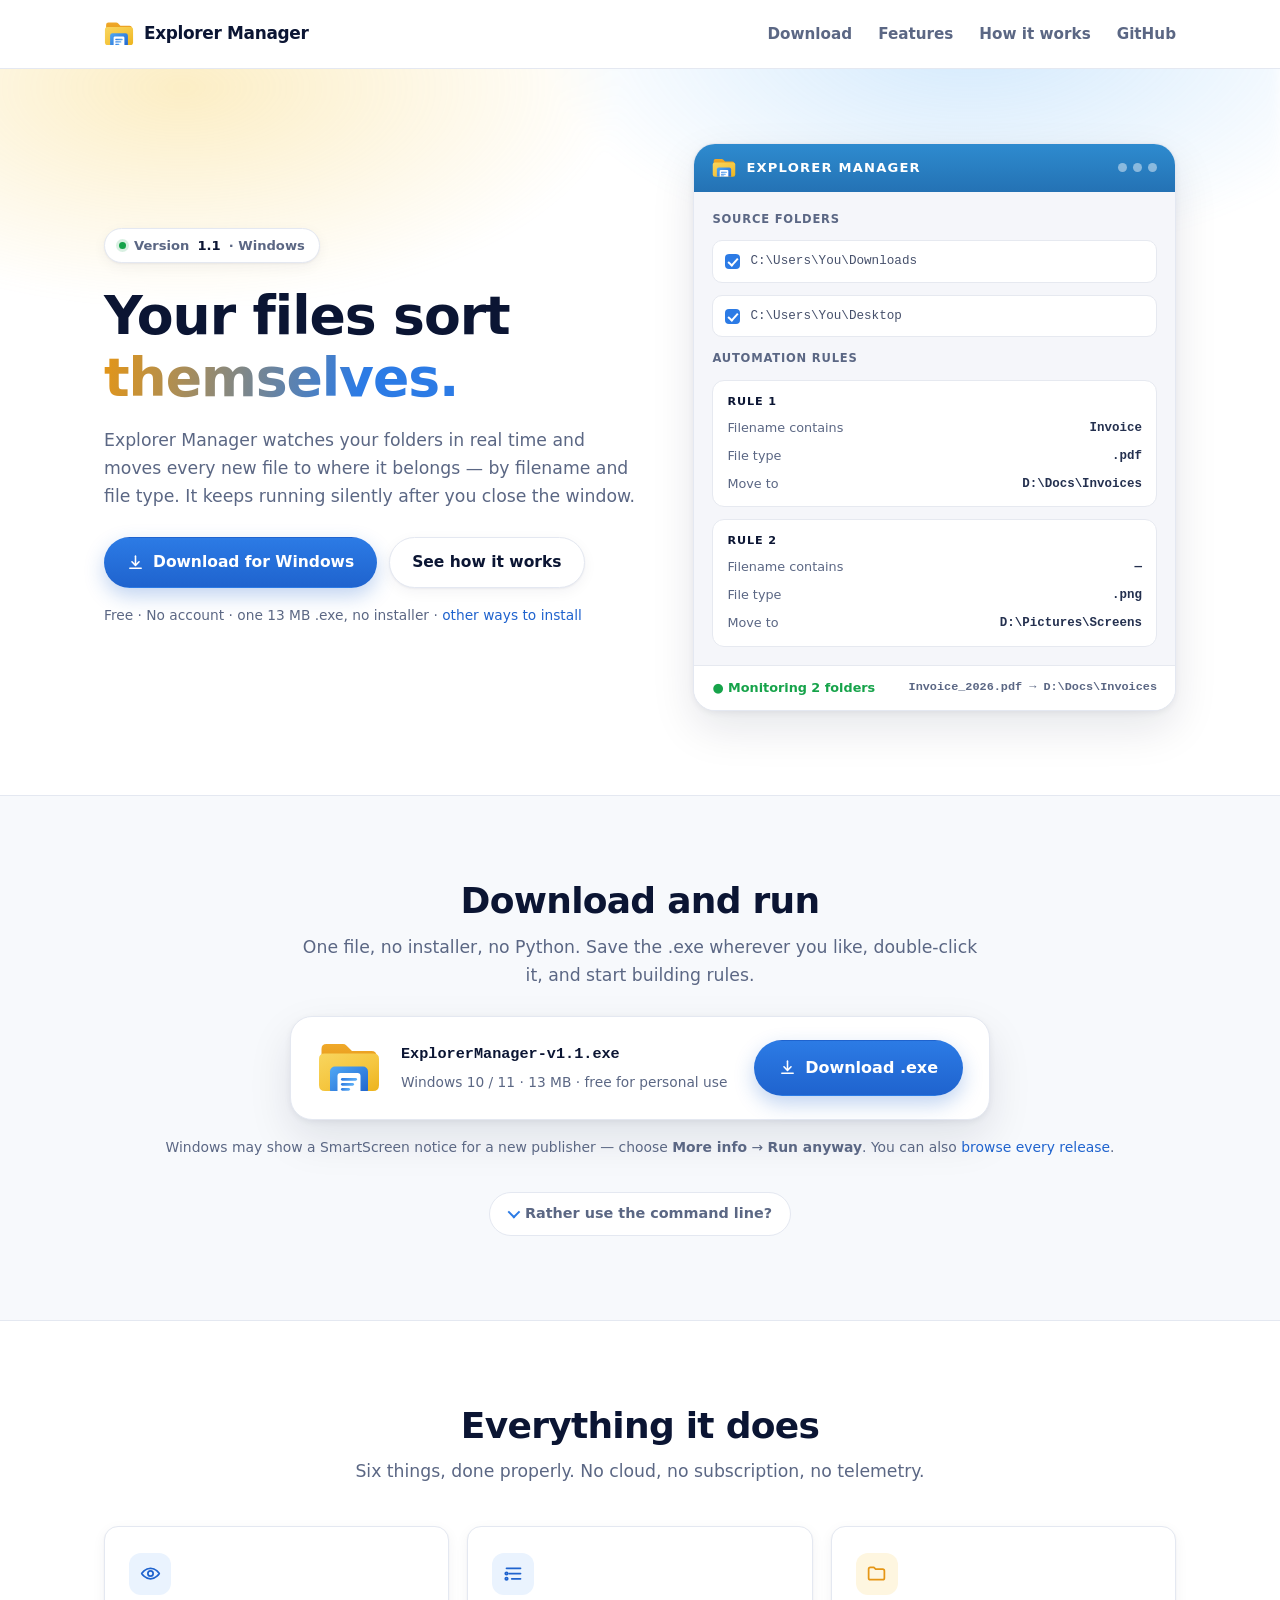
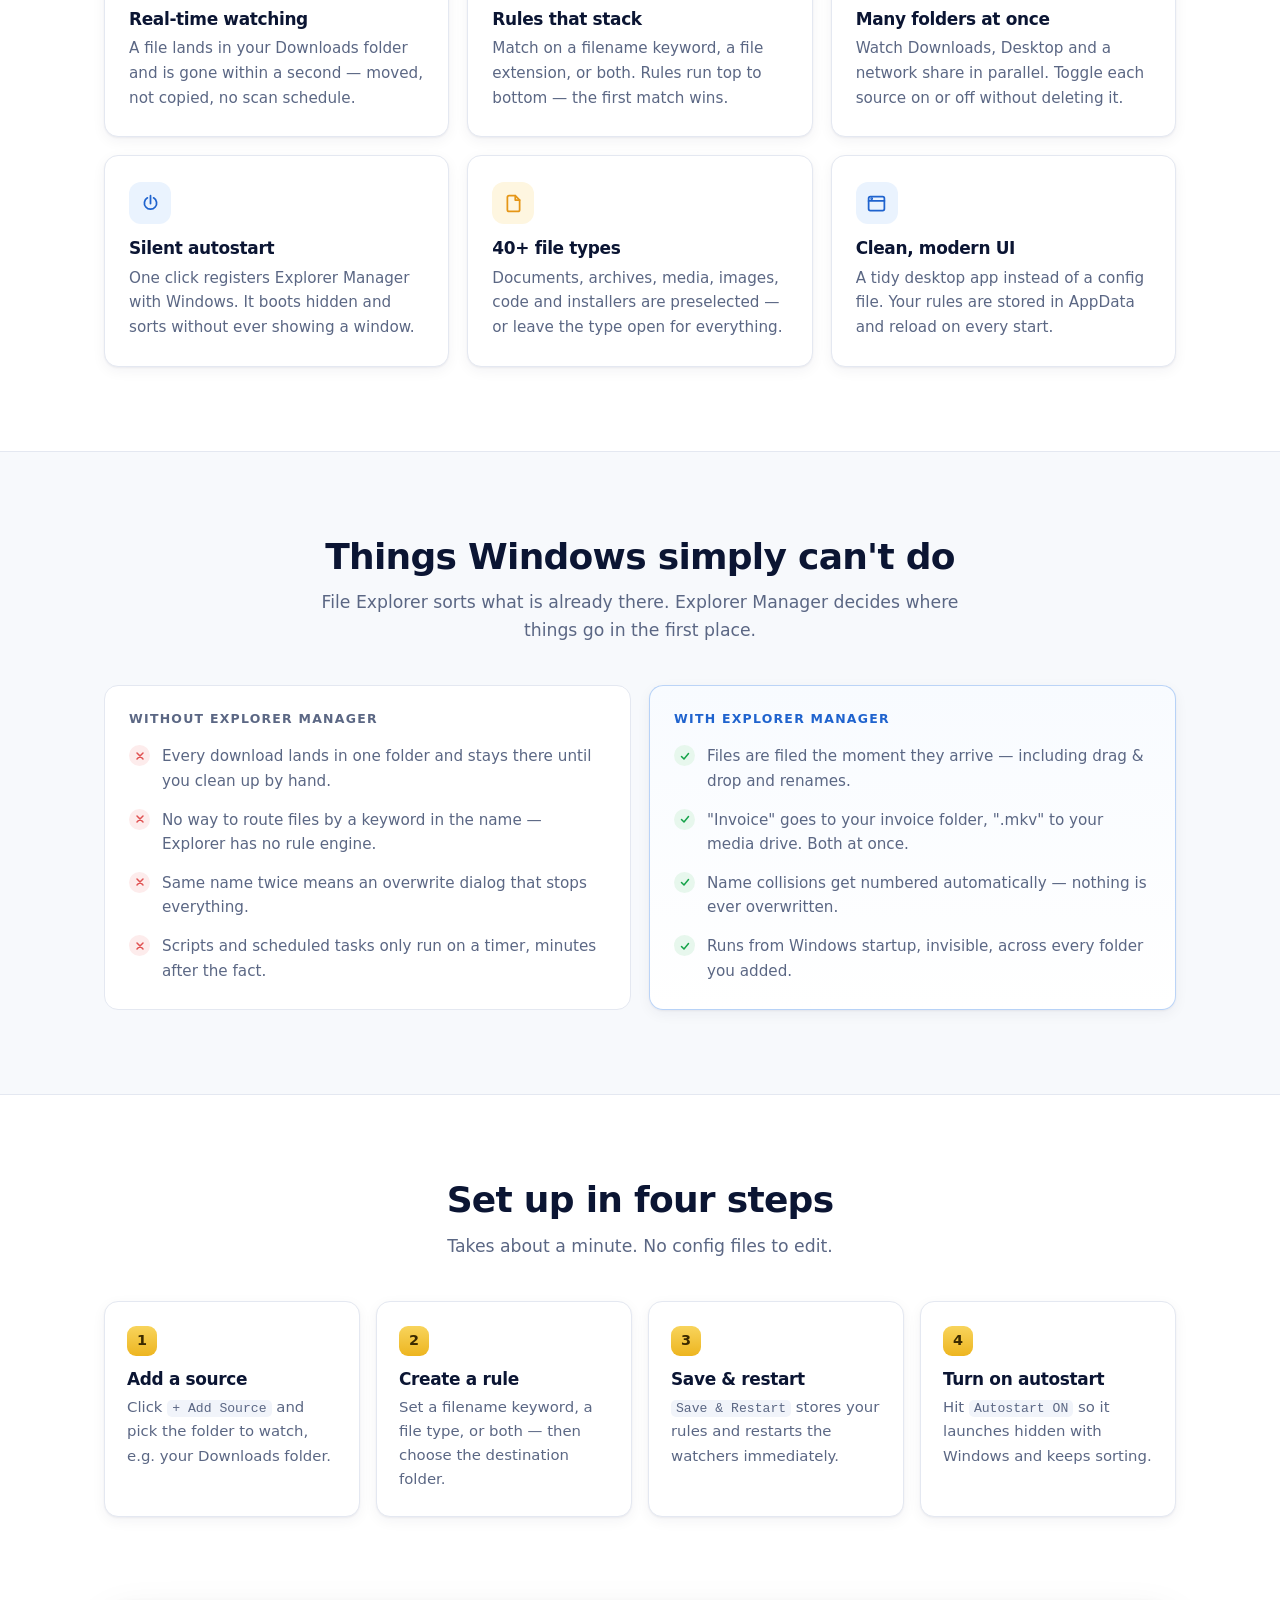
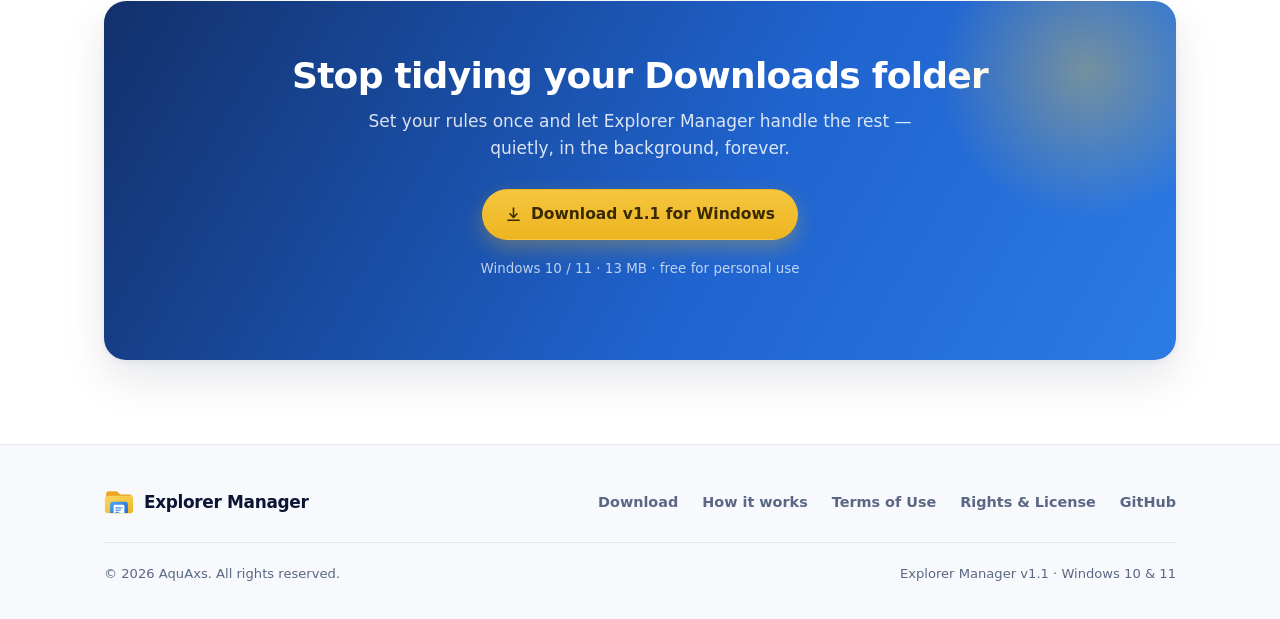
==== site/index.html @ 43dadab0 "Start clean, wear the logo, and lead with the .exe Three fixes from testing:  Rules that were never " ====
<!DOCTYPE html>
<html lang="en">
<head>
<meta charset="utf-8">
<meta name="viewport" content="width=device-width, initial-scale=1">
<meta name="theme-color" content="#FFFFFF">
<title>Explorer Manager — Files that sort themselves</title>
<meta name="description" content="Explorer Manager watches your folders in real time and moves every new file to the right place — by name and file type, silently in the background on Windows.">
<link rel="icon" href="assets/mark.svg" type="image/svg+xml">
<link rel="apple-touch-icon" href="assets/logo.svg">
<link rel="stylesheet" href="assets/styles.css">
<meta property="og:title" content="Explorer Manager — Files that sort themselves">
<meta property="og:description" content="Real-time folder automation for Windows. Download the .exe, double-click, done.">
<meta property="og:type" content="website">
<meta property="og:image" content="https://explorer-manager.vercel.app/assets/og-image.png">
<meta property="og:url" content="https://explorer-manager.vercel.app/">
<meta property="og:image:width" content="1200">
<meta property="og:image:height" content="630">
</head>
<body>

<header class="site-header">
  <div class="wrap">
    <a class="brand" href="index.html">
      <img src="assets/mark.svg" alt="" width="30" height="27">
      <span>Explorer&nbsp;Manager</span>
    </a>
    <nav class="nav">
      <a href="#install">Download</a>
      <a href="#features" class="hide-xs">Features</a>
      <a href="#how" class="hide-sm">How it works</a>
      <a href="https://github.com/aquaxs1/Explorer-Manager" class="hide-sm">GitHub</a>
    </nav>
  </div>
</header>

<main>

  <!-- ============ HERO ============ -->
  <section class="hero">
    <div class="wrap hero-grid">
      <div>
        <span class="badge"><i class="dot"></i> Version <b>1.1</b> · Windows</span>
        <h1>Your files sort <span class="grad">themselves.</span></h1>
        <p class="lead">
          Explorer Manager watches your folders in real time and moves every new file
          to where it belongs — by filename and file type. It keeps running silently
          after you close the window.
        </p>
        <div class="hero-actions">
          <a class="btn btn--primary" href="https://github.com/aquaxs1/Explorer-Manager/releases/download/manager/ExplorerManager-v1.1.exe">
            <svg viewBox="0 0 24 24" fill="none" stroke="currentColor" stroke-width="2.2" stroke-linecap="round" stroke-linejoin="round"><path d="M12 3v12"/><path d="m7 11 5 5 5-5"/><path d="M4 20h16"/></svg>
            Download for Windows
          </a>
          <a class="btn btn--ghost" href="#how">See how it works</a>
        </div>
        <p class="hero-note">Free · No account · one 13 MB .exe, no installer · <a href="#install">other ways to install</a></p>
      </div>

      <div class="mock" aria-hidden="true">
        <div class="mock__bar">
          <img src="assets/mark.svg" alt="" width="24" height="22">
          <strong>EXPLORER MANAGER</strong>
          <div class="mock__dots"><i></i><i></i><i></i></div>
        </div>
        <div class="mock__body">
          <div class="mock__label">Source folders</div>
          <div class="mock__row"><i class="check"></i><code>C:\Users\You\Downloads</code></div>
          <div class="mock__row"><i class="check"></i><code>C:\Users\You\Desktop</code></div>
          <div class="mock__label">Automation rules</div>
          <div class="mock__rule">
            <div class="h">RULE 1</div>
            <div class="mock__field"><span>Filename contains</span><b>Invoice</b></div>
            <div class="mock__field"><span>File type</span><b>.pdf</b></div>
            <div class="mock__field"><span>Move to</span><b>D:\Docs\Invoices</b></div>
          </div>
          <div class="mock__rule">
            <div class="h">RULE 2</div>
            <div class="mock__field"><span>Filename contains</span><b>—</b></div>
            <div class="mock__field"><span>File type</span><b>.png</b></div>
            <div class="mock__field"><span>Move to</span><b>D:\Pictures\Screens</b></div>
          </div>
        </div>
        <div class="mock__foot">
          ● Monitoring 2 folders
          <span class="toast">Invoice_2026.pdf → D:\Docs\Invoices</span>
        </div>
      </div>
    </div>
  </section>

  <!-- ============ INSTALL ============ -->
  <section class="section section--soft" id="install">
    <div class="wrap center">
      <h2 class="reveal">Download and run</h2>
      <p class="lead reveal" style="margin-top:12px;margin-bottom:26px">
        One file, no installer, no Python. Save the .exe wherever you like, double-click it,
        and start building rules.
      </p>

      <div class="dl reveal">
        <img class="dl__mark" src="assets/mark.svg" alt="" width="64" height="58">
        <div class="dl__meta">
          <strong>ExplorerManager-v1.1.exe</strong>
          <span>Windows 10 / 11 · 13 MB · free for personal use</span>
        </div>
        <a class="btn btn--primary btn--lg" href="https://github.com/aquaxs1/Explorer-Manager/releases/download/manager/ExplorerManager-v1.1.exe">
          <svg viewBox="0 0 24 24" fill="none" stroke="currentColor" stroke-width="2.2" stroke-linecap="round" stroke-linejoin="round"><path d="M12 3v12"/><path d="m7 11 5 5 5-5"/><path d="M4 20h16"/></svg>
          Download .exe
        </a>
      </div>
      <p class="install-hint reveal">
        Windows may show a SmartScreen notice for a new publisher — choose <b>More info</b> →
        <b>Run anyway</b>. You can also
        <a href="https://github.com/aquaxs1/Explorer-Manager/releases/latest">browse every release</a>.
      </p>

      <details class="adv reveal">
        <summary>Rather use the command line?</summary>

        <div class="adv__item">
          <h3>Download it with PowerShell</h3>
          <p>Fetches the same .exe to your desktop and starts it right away.</p>
          <div class="term">
            <div class="term__head"><i></i><i></i><i></i><span>Windows PowerShell</span></div>
            <div class="term__body">
<pre><code><span class="prompt">PS&gt; </span><span class="fn">irm</span> https://github.com/aquaxs1/Explorer-Manager/releases/download/manager/ExplorerManager-v1.1.exe -OutFile <span class="str">"$env:USERPROFILE\Desktop\ExplorerManager.exe"</span>; <span class="fn">&amp;</span> <span class="str">"$env:USERPROFILE\Desktop\ExplorerManager.exe"</span></code></pre>
              <button class="copy" type="button" data-copy>
                <svg viewBox="0 0 24 24" fill="none" stroke="currentColor" stroke-width="2" stroke-linecap="round" stroke-linejoin="round"><rect x="9" y="9" width="12" height="12" rx="2"/><path d="M5 15V5a2 2 0 0 1 2-2h10"/></svg>
                <span>Copy</span>
              </button>
            </div>
          </div>
        </div>

        <div class="adv__item">
          <h3>Run from source</h3>
          <p>Needs <code>Python 3.10+</code> and <code>git</code> on your PATH.</p>
          <div class="term">
            <div class="term__head"><i></i><i></i><i></i><span>Windows PowerShell</span></div>
            <div class="term__body">
<pre><code><span class="prompt">PS&gt; </span><span class="fn">git clone</span> https://github.com/aquaxs1/Explorer-Manager.git; cd Explorer-Manager; <span class="fn">pip install</span> watchdog customtkinter pillow; <span class="fn">python</span> main.py</code></pre>
              <button class="copy" type="button" data-copy>
                <svg viewBox="0 0 24 24" fill="none" stroke="currentColor" stroke-width="2" stroke-linecap="round" stroke-linejoin="round"><rect x="9" y="9" width="12" height="12" rx="2"/><path d="M5 15V5a2 2 0 0 1 2-2h10"/></svg>
                <span>Copy</span>
              </button>
            </div>
          </div>
        </div>
      </details>
    </div>
  </section>

  <!-- ============ FEATURES ============ -->
  <section class="section" id="features">
    <div class="wrap">
      <div class="center" style="margin-bottom:40px">
        <h2 class="reveal">Everything it does</h2>
        <p class="lead reveal" style="margin-top:12px">Six things, done properly. No cloud, no subscription, no telemetry.</p>
      </div>

      <div class="grid grid--3">
        <div class="card reveal">
          <div class="icon"><svg viewBox="0 0 24 24" fill="none" stroke="currentColor" stroke-width="2" stroke-linecap="round" stroke-linejoin="round"><circle cx="12" cy="12" r="3"/><path d="M2 12s3.5-6 10-6 10 6 10 6-3.5 6-10 6-10-6-10-6Z"/></svg></div>
          <h3>Real-time watching</h3>
          <p>A file lands in your Downloads folder and is gone within a second — moved, not copied, no scan schedule.</p>
        </div>

        <div class="card reveal">
          <div class="icon"><svg viewBox="0 0 24 24" fill="none" stroke="currentColor" stroke-width="2" stroke-linecap="round" stroke-linejoin="round"><path d="M4 6h16"/><path d="M7 12h13"/><path d="M10 18h10"/><circle cx="4" cy="18" r="1.4"/><circle cx="4" cy="12" r="1.4"/></svg></div>
          <h3>Rules that stack</h3>
          <p>Match on a filename keyword, a file extension, or both. Rules run top to bottom — the first match wins.</p>
        </div>

        <div class="card reveal">
          <div class="icon icon--amber"><svg viewBox="0 0 24 24" fill="none" stroke="currentColor" stroke-width="2" stroke-linecap="round" stroke-linejoin="round"><path d="M3 7a2 2 0 0 1 2-2h4l2 2h8a2 2 0 0 1 2 2v8a2 2 0 0 1-2 2H5a2 2 0 0 1-2-2Z"/></svg></div>
          <h3>Many folders at once</h3>
          <p>Watch Downloads, Desktop and a network share in parallel. Toggle each source on or off without deleting it.</p>
        </div>

        <div class="card reveal">
          <div class="icon"><svg viewBox="0 0 24 24" fill="none" stroke="currentColor" stroke-width="2" stroke-linecap="round" stroke-linejoin="round"><path d="M12 3v9"/><path d="M8.5 5.5a7 7 0 1 0 7 0"/></svg></div>
          <h3>Silent autostart</h3>
          <p>One click registers Explorer Manager with Windows. It boots hidden and sorts without ever showing a window.</p>
        </div>

        <div class="card reveal">
          <div class="icon icon--amber"><svg viewBox="0 0 24 24" fill="none" stroke="currentColor" stroke-width="2" stroke-linecap="round" stroke-linejoin="round"><path d="M14 3H7a2 2 0 0 0-2 2v14a2 2 0 0 0 2 2h10a2 2 0 0 0 2-2V8Z"/><path d="M14 3v5h5"/></svg></div>
          <h3>40+ file types</h3>
          <p>Documents, archives, media, images, code and installers are preselected — or leave the type open for everything.</p>
        </div>

        <div class="card reveal">
          <div class="icon"><svg viewBox="0 0 24 24" fill="none" stroke="currentColor" stroke-width="2" stroke-linecap="round" stroke-linejoin="round"><rect x="3" y="4" width="18" height="16" rx="2"/><path d="M3 9h18"/><circle cx="6.5" cy="6.5" r=".6" fill="currentColor"/></svg></div>
          <h3>Clean, modern UI</h3>
          <p>A tidy desktop app instead of a config file. Your rules are stored in AppData and reload on every start.</p>
        </div>
      </div>
    </div>
  </section>

  <!-- ============ WITHOUT / WITH ============ -->
  <section class="section section--soft">
    <div class="wrap">
      <div class="center" style="margin-bottom:40px">
        <h2 class="reveal">Things Windows simply can't do</h2>
        <p class="lead reveal" style="margin-top:12px">File Explorer sorts what is already there. Explorer Manager decides where things go in the first place.</p>
      </div>

      <div class="compare">
        <div class="col reveal">
          <h3>Without Explorer Manager</h3>
          <ul>
            <li><i class="mark mark--no"><svg viewBox="0 0 24 24" fill="none" stroke="currentColor" stroke-width="3" stroke-linecap="round"><path d="M6 6l12 12M18 6 6 18"/></svg></i><span>Every download lands in one folder and stays there until you clean up by hand.</span></li>
            <li><i class="mark mark--no"><svg viewBox="0 0 24 24" fill="none" stroke="currentColor" stroke-width="3" stroke-linecap="round"><path d="M6 6l12 12M18 6 6 18"/></svg></i><span>No way to route files by a keyword in the name — Explorer has no rule engine.</span></li>
            <li><i class="mark mark--no"><svg viewBox="0 0 24 24" fill="none" stroke="currentColor" stroke-width="3" stroke-linecap="round"><path d="M6 6l12 12M18 6 6 18"/></svg></i><span>Same name twice means an overwrite dialog that stops everything.</span></li>
            <li><i class="mark mark--no"><svg viewBox="0 0 24 24" fill="none" stroke="currentColor" stroke-width="3" stroke-linecap="round"><path d="M6 6l12 12M18 6 6 18"/></svg></i><span>Scripts and scheduled tasks only run on a timer, minutes after the fact.</span></li>
          </ul>
        </div>

        <div class="col col--em reveal">
          <h3>With Explorer Manager</h3>
          <ul>
            <li><i class="mark mark--yes"><svg viewBox="0 0 24 24" fill="none" stroke="currentColor" stroke-width="3" stroke-linecap="round" stroke-linejoin="round"><path d="m5 13 5 5L19 7"/></svg></i><span>Files are filed the moment they arrive — including drag &amp; drop and renames.</span></li>
            <li><i class="mark mark--yes"><svg viewBox="0 0 24 24" fill="none" stroke="currentColor" stroke-width="3" stroke-linecap="round" stroke-linejoin="round"><path d="m5 13 5 5L19 7"/></svg></i><span>"Invoice" goes to your invoice folder, ".mkv" to your media drive. Both at once.</span></li>
            <li><i class="mark mark--yes"><svg viewBox="0 0 24 24" fill="none" stroke="currentColor" stroke-width="3" stroke-linecap="round" stroke-linejoin="round"><path d="m5 13 5 5L19 7"/></svg></i><span>Name collisions get numbered automatically — nothing is ever overwritten.</span></li>
            <li><i class="mark mark--yes"><svg viewBox="0 0 24 24" fill="none" stroke="currentColor" stroke-width="3" stroke-linecap="round" stroke-linejoin="round"><path d="m5 13 5 5L19 7"/></svg></i><span>Runs from Windows startup, invisible, across every folder you added.</span></li>
          </ul>
        </div>
      </div>
    </div>
  </section>

  <!-- ============ HOW ============ -->
  <section class="section" id="how">
    <div class="wrap">
      <div class="center" style="margin-bottom:40px">
        <h2 class="reveal">Set up in four steps</h2>
        <p class="lead reveal" style="margin-top:12px">Takes about a minute. No config files to edit.</p>
      </div>

      <div class="steps">
        <div class="step reveal">
          <h3>Add a source</h3>
          <p>Click <code>+ Add Source</code> and pick the folder to watch, e.g. your Downloads folder.</p>
        </div>
        <div class="step reveal">
          <h3>Create a rule</h3>
          <p>Set a filename keyword, a file type, or both — then choose the destination folder.</p>
        </div>
        <div class="step reveal">
          <h3>Save &amp; restart</h3>
          <p><code>Save &amp; Restart</code> stores your rules and restarts the watchers immediately.</p>
        </div>
        <div class="step reveal">
          <h3>Turn on autostart</h3>
          <p>Hit <code>Autostart ON</code> so it launches hidden with Windows and keeps sorting.</p>
        </div>
      </div>
    </div>
  </section>

  <!-- ============ CTA ============ -->
  <section class="section" style="padding-top:0">
    <div class="wrap">
      <div class="cta reveal">
        <h2>Stop tidying your Downloads folder</h2>
        <p>Set your rules once and let Explorer Manager handle the rest — quietly, in the background, forever.</p>
        <a class="btn btn--amber" href="https://github.com/aquaxs1/Explorer-Manager/releases/download/manager/ExplorerManager-v1.1.exe">
          <svg viewBox="0 0 24 24" fill="none" stroke="currentColor" stroke-width="2.2" stroke-linecap="round" stroke-linejoin="round"><path d="M12 3v12"/><path d="m7 11 5 5 5-5"/><path d="M4 20h16"/></svg>
          Download v1.1 for Windows
        </a>
        <p class="req">Windows 10 / 11 · 13 MB · free for personal use</p>
      </div>
    </div>
  </section>

</main>

<footer class="site-footer">
  <div class="wrap">
    <div class="footer-top">
      <a class="brand" href="index.html">
        <img src="assets/mark.svg" alt="" width="28" height="25">
        <span>Explorer&nbsp;Manager</span>
      </a>
      <nav class="footer-links">
        <a href="https://github.com/aquaxs1/Explorer-Manager/releases/latest">Download</a>
        <a href="#how">How it works</a>
        <a href="terms.html">Terms of Use</a>
        <a href="rights.html">Rights &amp; License</a>
        <a href="https://github.com/aquaxs1/Explorer-Manager">GitHub</a>
      </nav>
    </div>
    <div class="footer-bottom">
      <span>© 2026 AquAxs. All rights reserved.</span>
      <span>Explorer Manager v1.1 · Windows 10 &amp; 11</span>
    </div>
  </div>
</footer>

<script src="assets/main.js"></script>
</body>
</html>
---- site/assets/styles.css ----
/* Explorer Manager — site styles
   BY SEBASTIAN/AQUAXS */

:root {
  --amber-100: #FEF6E0;
  --amber-300: #F8D45C;
  --amber-400: #F5C63F;
  --amber-500: #EDB520;
  --amber-600: #E59616;

  --blue-300: #7FC0F8;
  --blue-400: #4FA8F5;
  --blue-500: #2C7BE5;
  --blue-600: #1F63CE;
  --blue-050: #EAF3FE;

  --navy: #0B1533;
  --ink: #16224A;
  --muted: #5B6784;
  --line: #E4E8F1;
  --bg: #FFFFFF;
  --bg-soft: #F7F9FC;
  --card: #FFFFFF;

  --green: #16A34A;
  --red: #E05252;

  --radius-s: 10px;
  --radius-m: 14px;
  --radius-l: 22px;
  --shadow-s: 0 1px 2px rgba(11, 21, 51, .05), 0 4px 14px rgba(11, 21, 51, .05);
  --shadow-m: 0 2px 6px rgba(11, 21, 51, .06), 0 18px 44px rgba(11, 21, 51, .10);
  --maxw: 1120px;
  --mono: ui-monospace, "SFMono-Regular", "Cascadia Mono", Consolas, "Liberation Mono", monospace;
}

* { box-sizing: border-box; }

html { scroll-behavior: smooth; scroll-padding-top: 88px; }

body {
  margin: 0;
  background: var(--bg);
  color: var(--ink);
  font-family: "Segoe UI", Inter, system-ui, -apple-system, "Helvetica Neue", Arial, sans-serif;
  font-size: 17px;
  line-height: 1.62;
  -webkit-font-smoothing: antialiased;
}

img, svg { max-width: 100%; }
a { color: var(--blue-600); text-decoration: none; }
a:hover { text-decoration: underline; }

h1, h2, h3 { color: var(--navy); line-height: 1.15; letter-spacing: -0.02em; margin: 0; }
h1 { font-size: clamp(2.1rem, 5vw, 3.35rem); font-weight: 800; }
h2 { font-size: clamp(1.6rem, 3.4vw, 2.25rem); font-weight: 800; }
h3 { font-size: 1.06rem; font-weight: 700; }
p { margin: 0; }

.wrap { width: 100%; max-width: var(--maxw); margin-inline: auto; padding-inline: 24px; }
.section { padding: 84px 0; }
.section--soft { background: var(--bg-soft); border-block: 1px solid var(--line); }
.center { text-align: center; }
.lead { color: var(--muted); font-size: 1.08rem; max-width: 62ch; }
.center .lead { margin-inline: auto; }

/* ---------- header ---------- */
.site-header {
  position: sticky; top: 0; z-index: 50;
  background: rgba(255, 255, 255, .86);
  backdrop-filter: saturate(180%) blur(12px);
  border-bottom: 1px solid var(--line);
}
.site-header .wrap {
  display: flex; align-items: center; gap: 20px;
  height: 68px;
}
.brand { display: flex; align-items: center; gap: 10px; font-weight: 800; color: var(--navy); letter-spacing: -0.02em; }
.brand:hover { text-decoration: none; }
.brand svg, .brand img { width: 30px; height: auto; display: block; }
.brand span { font-size: 1.06rem; }
.nav { margin-left: auto; display: flex; align-items: center; gap: 26px; }
.nav a { color: var(--muted); font-size: .95rem; font-weight: 600; }
.nav a:hover { color: var(--navy); text-decoration: none; }
@media (max-width: 760px) { .nav a.hide-sm { display: none; } .nav { gap: 18px; } }
@media (max-width: 560px) {
  .nav a.hide-xs { display: none; }
  .nav { gap: 14px; }
  .brand span { font-size: .98rem; }
  .wrap { padding-inline: 18px; }
}

/* ---------- buttons ---------- */
.btn {
  display: inline-flex; align-items: center; justify-content: center; gap: 9px;
  padding: 12px 22px; border-radius: 999px;
  font-size: .97rem; font-weight: 700; border: 1px solid transparent;
  cursor: pointer; transition: transform .15s ease, box-shadow .15s ease, background .15s ease;
  white-space: nowrap;
}
.btn:hover { text-decoration: none; transform: translateY(-1px); }
.btn--primary { background: linear-gradient(180deg, var(--blue-500), var(--blue-600)); color: #fff; box-shadow: 0 8px 20px rgba(31, 99, 206, .28); }
.btn--primary:hover { box-shadow: 0 12px 26px rgba(31, 99, 206, .34); }
.btn--amber { background: linear-gradient(180deg, var(--amber-400), var(--amber-500)); color: #3B2A00; box-shadow: 0 8px 20px rgba(237, 181, 32, .32); }
.btn--ghost { background: #fff; color: var(--navy); border-color: var(--line); box-shadow: var(--shadow-s); }
.btn svg { width: 17px; height: 17px; }

/* ---------- hero ---------- */
.hero { position: relative; overflow: hidden; padding: 74px 0 84px; }
.hero::before {
  content: ""; position: absolute; inset: -180px 0 auto -10%;
  height: 620px; z-index: -1;
  background:
    radial-gradient(46% 52% at 22% 32%, rgba(245, 198, 63, .30), transparent 68%),
    radial-gradient(44% 54% at 78% 22%, rgba(79, 168, 245, .26), transparent 70%);
  filter: blur(6px);
}
.hero-grid { display: grid; grid-template-columns: minmax(0, 1.05fr) minmax(0, .95fr); gap: 56px; align-items: center; }
@media (max-width: 940px) { .hero-grid { grid-template-columns: 1fr; gap: 44px; } }

.badge {
  display: inline-flex; align-items: center; gap: 8px;
  background: #fff; border: 1px solid var(--line); box-shadow: var(--shadow-s);
  color: var(--muted); font-size: .82rem; font-weight: 700;
  padding: 6px 14px; border-radius: 999px; margin-bottom: 22px;
}
.badge b { color: var(--navy); }
.dot { width: 7px; height: 7px; border-radius: 50%; background: var(--green); box-shadow: 0 0 0 3px rgba(22, 163, 74, .16); }
.hero h1 { margin-bottom: 18px; }
.hero h1 .grad {
  background: linear-gradient(100deg, var(--amber-600), var(--blue-500) 72%);
  -webkit-background-clip: text; background-clip: text; color: transparent;
}
.hero .lead { margin-bottom: 26px; }
.hero-actions { display: flex; flex-wrap: wrap; gap: 12px; align-items: center; }
.hero-note { margin-top: 16px; font-size: .86rem; color: var(--muted); }

/* ---------- app mock ---------- */
.mock {
  background: #fff; border: 1px solid var(--line); border-radius: var(--radius-l);
  box-shadow: var(--shadow-m); overflow: hidden;
}
.mock__bar { background: linear-gradient(180deg, #2E8BCF, #2472B4); padding: 13px 18px; display: flex; align-items: center; gap: 10px; }
.mock__bar img { width: 24px; height: auto; display: block; }
.mock__bar strong { color: #fff; font-size: .82rem; letter-spacing: .09em; font-weight: 800; }
.mock__dots { margin-left: auto; display: flex; gap: 6px; }
.mock__dots i { width: 9px; height: 9px; border-radius: 50%; background: rgba(255, 255, 255, .45); }
.mock__body { padding: 18px; display: grid; gap: 12px; background: #F5F6FA; }
.mock__label { font-size: .72rem; font-weight: 800; letter-spacing: .07em; color: var(--muted); text-transform: uppercase; }
.mock__row {
  display: flex; align-items: center; gap: 10px;
  background: #fff; border: 1px solid #E6E9F0; border-radius: var(--radius-s);
  padding: 10px 12px; font-size: .84rem; color: #333A4D;
}
.mock__row .check { width: 15px; height: 15px; border-radius: 4px; background: var(--blue-500); flex: none; position: relative; }
.mock__row .check::after { content: ""; position: absolute; left: 5px; top: 2px; width: 4px; height: 8px; border: solid #fff; border-width: 0 2px 2px 0; transform: rotate(42deg); }
.mock__row code { font-family: var(--mono); font-size: .79rem; color: #46506B; overflow: hidden; text-overflow: ellipsis; white-space: nowrap; }
.mock__rule { background: #fff; border: 1px solid #E6E9F0; border-radius: 12px; padding: 12px 14px; display: grid; gap: 7px; }
.mock__rule .h { font-size: .7rem; font-weight: 800; letter-spacing: .08em; color: var(--navy); }
.mock__field { display: flex; justify-content: space-between; gap: 10px; font-size: .8rem; color: var(--muted); }
.mock__field b { color: #24304F; font-weight: 600; font-family: var(--mono); font-size: .78rem; }
.mock__foot { display: flex; align-items: center; gap: 8px; padding: 12px 18px; border-top: 1px solid #E6E9F0; background: #fff; font-size: .8rem; font-weight: 700; color: var(--green); }
.toast {
  margin-left: auto; font-weight: 600; color: var(--muted); font-family: var(--mono); font-size: .74rem;
  animation: toastCycle 6s ease-in-out infinite;
  overflow: hidden; text-overflow: ellipsis; white-space: nowrap;
}
@keyframes toastCycle {
  0%, 8% { opacity: 0; transform: translateY(6px); }
  18%, 62% { opacity: 1; transform: translateY(0); }
  74%, 100% { opacity: 0; transform: translateY(-6px); }
}
@media (prefers-reduced-motion: reduce) { .toast { animation: none; opacity: 1; } }

/* ---------- terminal / command ---------- */
.term {
  background: #0C1730; border-radius: var(--radius-m); border: 1px solid #1D2B4E;
  box-shadow: var(--shadow-m); overflow: hidden; text-align: left;
}
.term__head { display: flex; align-items: center; gap: 8px; padding: 11px 16px; border-bottom: 1px solid #1D2B4E; }
.term__head i { width: 10px; height: 10px; border-radius: 50%; background: #33436B; }
.term__head span { margin-left: 6px; font-size: .75rem; color: #7E8CAD; font-weight: 600; letter-spacing: .04em; }
.term__body { display: flex; align-items: flex-start; gap: 14px; padding: 18px 16px 18px 18px; }
.term__body pre {
  margin: 0; flex: 1; min-width: 0;
  font-family: var(--mono); font-size: .84rem; line-height: 1.8; color: #DCE5F7;
}
.term__body pre code { white-space: pre-wrap; word-break: break-word; }
@media (max-width: 560px) {
  .term__body { flex-direction: column; gap: 12px; }
  .copy { align-self: flex-start; }
}
.term .prompt { color: var(--amber-400); user-select: none; }
.term .fn { color: var(--blue-300); }
.term .str { color: #8FE3B0; }
.copy {
  flex: none; display: inline-flex; align-items: center; gap: 7px;
  background: #17264A; color: #C9D6F0; border: 1px solid #29395F;
  border-radius: 9px; padding: 7px 13px; font-size: .78rem; font-weight: 700;
  cursor: pointer; font-family: inherit; transition: background .15s ease, color .15s ease;
}
.copy:hover { background: #203563; color: #fff; }
.copy.is-done { background: rgba(22, 163, 74, .18); border-color: rgba(22, 163, 74, .5); color: #7BE0A3; }
.copy svg { width: 14px; height: 14px; }

/* the download card is the primary way in; the terminals sit below it */
.dl {
  display: flex; align-items: center; gap: 20px; text-align: left;
  max-width: 700px; margin-inline: auto;
  background: var(--card); border: 1px solid var(--line); border-radius: var(--radius-l);
  box-shadow: var(--shadow-m); padding: 22px 26px;
}
.dl__mark { width: 64px; height: auto; flex: none; }
.dl__meta { display: grid; gap: 4px; margin-right: auto; min-width: 0; }
.dl__meta strong { font-family: var(--mono); font-size: .95rem; color: var(--navy); overflow-wrap: anywhere; }
.dl__meta span { color: var(--muted); font-size: .86rem; }
.btn--lg { padding: 14px 24px; font-size: 1rem; flex: none; }
@media (max-width: 620px) {
  .dl { flex-direction: column; text-align: center; gap: 14px; padding: 26px 20px; }
  .dl__meta { margin-right: 0; justify-items: center; }
  .btn--lg { width: 100%; justify-content: center; }
}

.adv { max-width: 780px; margin: 34px auto 0; }
.adv > summary {
  cursor: pointer; list-style: none; display: inline-flex; align-items: center; gap: 8px;
  font-size: .9rem; font-weight: 700; color: var(--muted);
  border: 1px solid var(--line); background: var(--card);
  border-radius: 999px; padding: 9px 18px;
}
.adv > summary::-webkit-details-marker { display: none; }
.adv > summary::before {
  content: ""; width: 7px; height: 7px; border: solid var(--blue-500);
  border-width: 0 2px 2px 0; transform: rotate(45deg) translateY(-2px); transition: transform .2s ease;
}
.adv[open] > summary::before { transform: rotate(-135deg) translateY(-2px); }
.adv > summary:hover { color: var(--navy); border-color: var(--blue-300); }
.adv__item { margin-top: 26px; text-align: left; }
.adv__item h3 { font-size: 1rem; margin-bottom: 4px; }
.adv__item > p { color: var(--muted); font-size: .89rem; margin-bottom: 12px; }
.adv__item > p code { font-family: var(--mono); font-size: .82rem; background: #EEF2F9; border-radius: 6px; padding: 2px 6px; color: #24304F; }

.install-hint { margin-top: 16px; font-size: .87rem; color: var(--muted); }
.install-hint code { font-family: var(--mono); font-size: .82rem; background: #EEF2F9; border-radius: 6px; padding: 2px 6px; color: #24304F; }

/* ---------- feature cards ---------- */
.grid { display: grid; gap: 18px; }
.grid--3 { grid-template-columns: repeat(3, minmax(0, 1fr)); }
.grid--2 { grid-template-columns: repeat(2, minmax(0, 1fr)); }
@media (max-width: 940px) { .grid--3 { grid-template-columns: repeat(2, minmax(0, 1fr)); } }
@media (max-width: 640px) { .grid--3, .grid--2 { grid-template-columns: 1fr; } }

.card {
  background: var(--card); border: 1px solid var(--line); border-radius: var(--radius-m);
  padding: 26px 24px; box-shadow: var(--shadow-s);
  transition: transform .18s ease, box-shadow .18s ease, border-color .18s ease;
}
.card:hover { transform: translateY(-3px); box-shadow: var(--shadow-m); border-color: #D4DCEC; }
.card h3 { margin-bottom: 7px; }
.card p { color: var(--muted); font-size: .95rem; }
.icon {
  width: 42px; height: 42px; border-radius: 12px; display: grid; place-items: center;
  margin-bottom: 15px; background: var(--blue-050); color: var(--blue-600);
}
.icon svg { width: 21px; height: 21px; }
.icon--amber { background: var(--amber-100); color: var(--amber-600); }

/* ---------- comparison ---------- */
.compare { display: grid; grid-template-columns: repeat(2, minmax(0, 1fr)); gap: 18px; }
@media (max-width: 780px) { .compare { grid-template-columns: 1fr; } }
.col {
  border-radius: var(--radius-m); padding: 26px 24px; border: 1px solid var(--line); background: #fff;
}
.col--em { border-color: rgba(44, 123, 229, .32); background: linear-gradient(180deg, #F8FBFF, #fff); box-shadow: var(--shadow-s); }
.col h3 { font-size: .78rem; letter-spacing: .1em; text-transform: uppercase; color: var(--muted); margin-bottom: 18px; }
.col--em h3 { color: var(--blue-600); }
.col ul { list-style: none; margin: 0; padding: 0; display: grid; gap: 14px; }
.col li { display: flex; gap: 12px; align-items: flex-start; font-size: .95rem; color: var(--ink); }
.col li span { color: var(--muted); }
.mark { flex: none; width: 21px; height: 21px; border-radius: 50%; display: grid; place-items: center; margin-top: 1px; }
.mark svg { width: 12px; height: 12px; }
.mark--no { background: #FDECEC; color: var(--red); }
.mark--yes { background: #E7F7ED; color: var(--green); }

/* ---------- steps ---------- */
.steps { display: grid; gap: 16px; grid-template-columns: repeat(4, minmax(0, 1fr)); counter-reset: step; }
@media (max-width: 940px) { .steps { grid-template-columns: repeat(2, minmax(0, 1fr)); } }
@media (max-width: 560px) { .steps { grid-template-columns: 1fr; } }
.step {
  position: relative; background: #fff; border: 1px solid var(--line);
  border-radius: var(--radius-m); padding: 24px 22px; box-shadow: var(--shadow-s);
}
.step::before {
  counter-increment: step; content: counter(step);
  display: grid; place-items: center; width: 30px; height: 30px; border-radius: 9px;
  background: linear-gradient(180deg, var(--amber-300), var(--amber-500));
  color: #3B2A00; font-weight: 800; font-size: .9rem; margin-bottom: 14px;
}
.step h3 { margin-bottom: 6px; }
.step p { color: var(--muted); font-size: .93rem; }
.step code { font-family: var(--mono); font-size: .82rem; background: #F1F4FA; border-radius: 5px; padding: 1px 5px; }

/* ---------- cta ---------- */
.cta {
  border-radius: var(--radius-l); padding: 54px 40px; text-align: center; color: #fff;
  background: linear-gradient(120deg, #12306B, #1F63CE 58%, #2C7BE5);
  box-shadow: var(--shadow-m); position: relative; overflow: hidden;
}
.cta::after {
  content: ""; position: absolute; right: -70px; top: -90px; width: 320px; height: 320px; border-radius: 50%;
  background: radial-gradient(circle, rgba(245, 198, 63, .38), transparent 65%);
}
.cta h2 { color: #fff; margin-bottom: 12px; }
.cta p { color: rgba(255, 255, 255, .84); max-width: 54ch; margin-inline: auto; margin-bottom: 26px; }
.cta .btn--amber { position: relative; z-index: 1; }
.cta .req { margin-top: 18px; font-size: .84rem; color: rgba(255, 255, 255, .72); }

/* ---------- footer ---------- */
.site-footer { border-top: 1px solid var(--line); background: var(--bg-soft); padding: 44px 0 34px; }
.footer-top { display: flex; flex-wrap: wrap; gap: 20px 40px; align-items: center; justify-content: space-between; }
.footer-links { display: flex; flex-wrap: wrap; gap: 10px 24px; }
.footer-links a { color: var(--muted); font-size: .9rem; font-weight: 600; }
.footer-links a:hover { color: var(--navy); text-decoration: none; }
.footer-bottom {
  margin-top: 26px; padding-top: 20px; border-top: 1px solid var(--line);
  display: flex; flex-wrap: wrap; gap: 8px 18px; justify-content: space-between;
  color: var(--muted); font-size: .82rem;
}

/* ---------- legal pages ---------- */
.legal { padding: 64px 0 80px; max-width: 780px; }
.legal h1 { font-size: clamp(1.9rem, 4vw, 2.5rem); margin-bottom: 10px; }
.legal .updated { color: var(--muted); font-size: .88rem; margin-bottom: 34px; }
.legal h2 { font-size: 1.18rem; margin: 34px 0 10px; }
.legal p, .legal li { color: var(--ink); font-size: .98rem; }
.legal ul { padding-left: 22px; display: grid; gap: 8px; margin: 10px 0 0; }
.legal .note {
  margin-top: 34px; padding: 18px 20px; border-radius: var(--radius-m);
  background: var(--amber-100); border: 1px solid rgba(237, 181, 32, .4); font-size: .92rem;
}
.back-link { display: inline-flex; align-items: center; gap: 7px; font-weight: 600; font-size: .9rem; margin-bottom: 26px; }

/* ---------- reveal ---------- */
.reveal { opacity: 0; transform: translateY(14px); transition: opacity .55s ease, transform .55s ease; }
.reveal.is-in { opacity: 1; transform: none; }
@media (prefers-reduced-motion: reduce) {
  .reveal { opacity: 1; transform: none; transition: none; }
  html { scroll-behavior: auto; }
}


/* ----------------------------------------------------------------- 404 page */
.nf-wrap {
  min-height: 100vh;
  display: grid;
  place-items: center;
  text-align: center;
  padding: 3rem 1.5rem;
  position: relative;
  z-index: 1;
}
.nf-inner { max-width: 46ch; }
.nf-inner img { width: 76px; height: auto; margin: 0 auto 26px; }
.nf-code {
  font-size: clamp(4.5rem, 17vw, 8.5rem);
  font-weight: 800;
  line-height: 1;
  letter-spacing: -0.04em;
  margin: 0;
  opacity: 0.13;
}
.nf-inner h1 { font-size: clamp(1.5rem, 4.5vw, 2.1rem); margin: -0.3em 0 0.6rem; }
.nf-inner p { margin: 0 0 1.9rem; opacity: 0.75; }
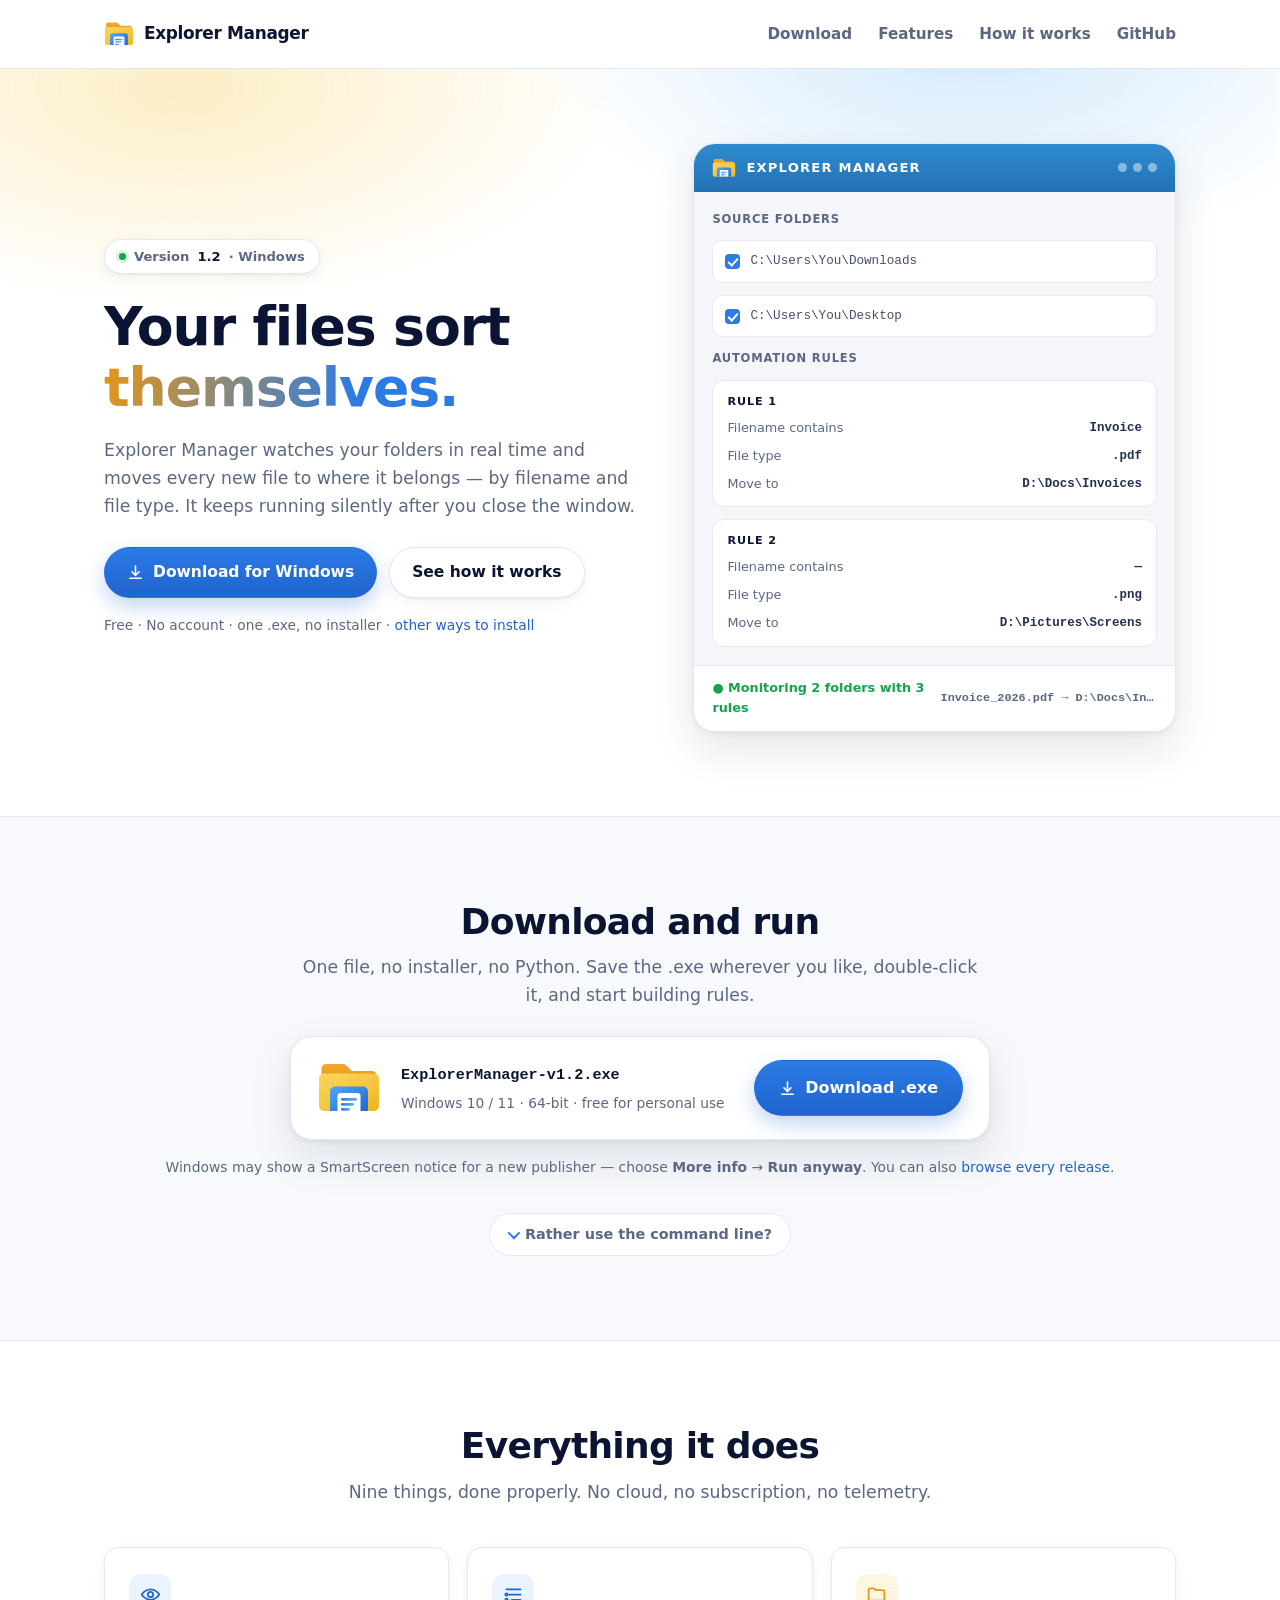
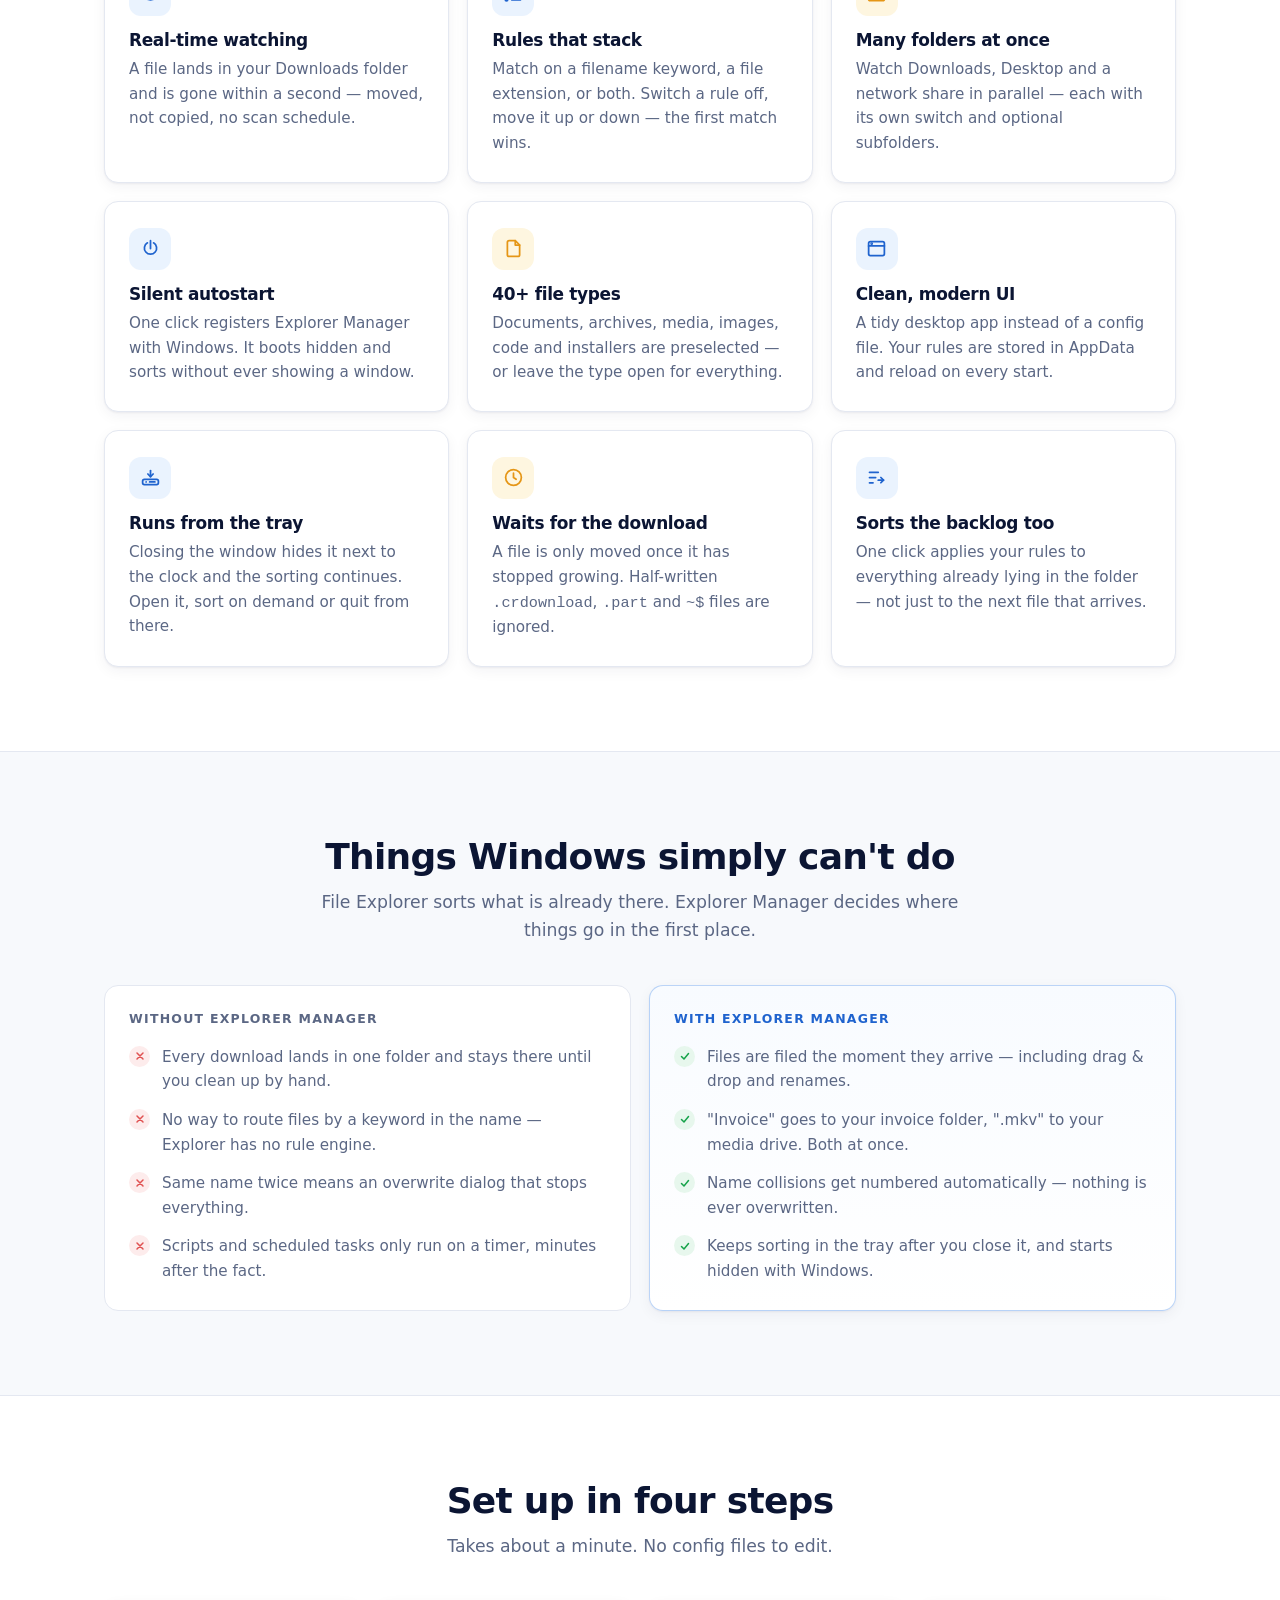
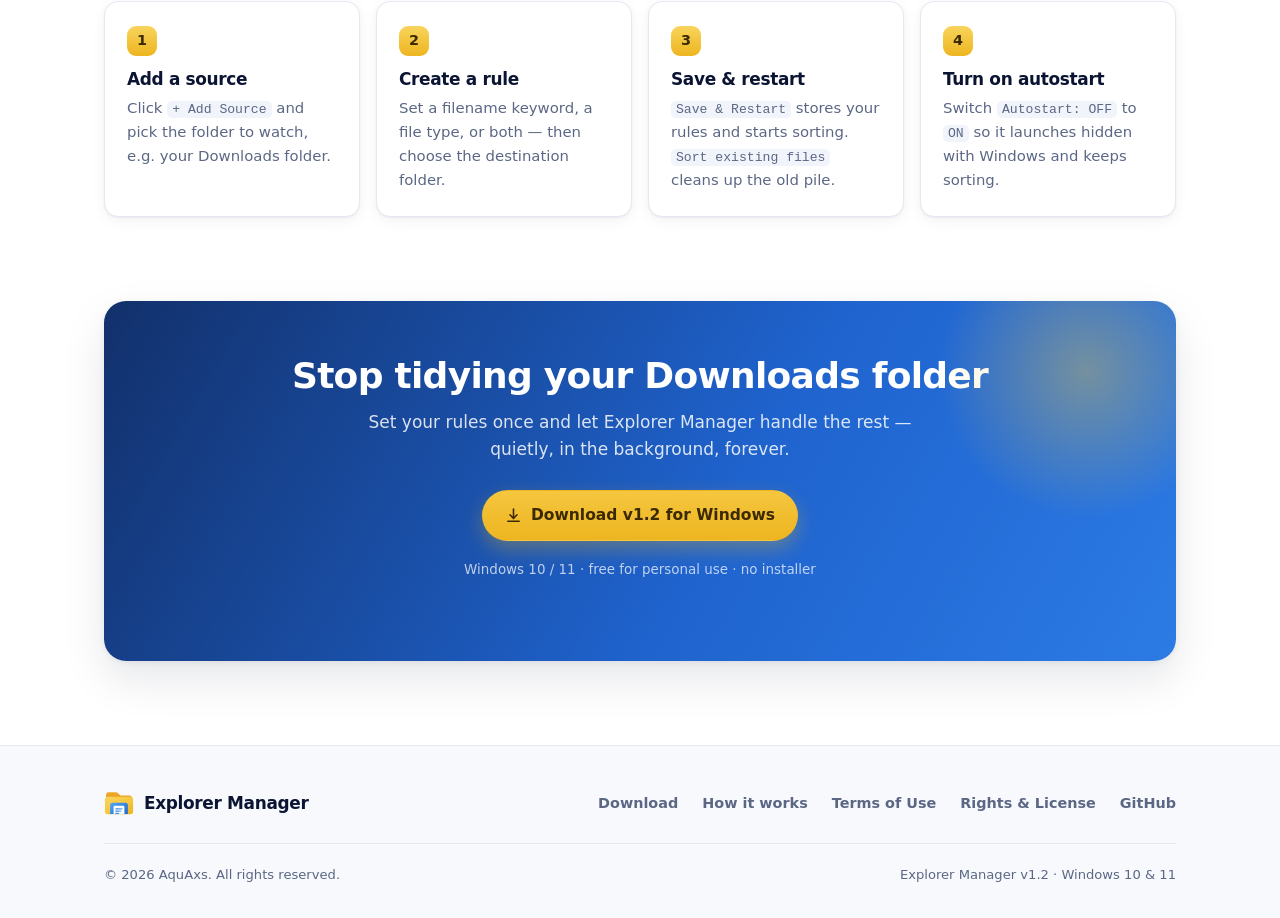
==== commit ec58abf4: "Keep sorting from the tray, clean up the backlog, and test it The window used to be the process: clo" ====
--- a/site/index.html
+++ b/site/index.html
@@ -40,7 +40,7 @@
   <section class="hero">
     <div class="wrap hero-grid">
       <div>
-        <span class="badge"><i class="dot"></i> Version <b>1.1</b> · Windows</span>
+        <span class="badge"><i class="dot"></i> Version <b>1.2</b> · Windows</span>
         <h1>Your files sort <span class="grad">themselves.</span></h1>
         <p class="lead">
           Explorer Manager watches your folders in real time and moves every new file
@@ -48,13 +48,13 @@
           after you close the window.
         </p>
         <div class="hero-actions">
-          <a class="btn btn--primary" href="https://github.com/aquaxs1/Explorer-Manager/releases/download/manager/ExplorerManager-v1.1.exe">
+          <a class="btn btn--primary" href="https://github.com/aquaxs1/Explorer-Manager/releases/download/v1.2/ExplorerManager-v1.2.exe">
             <svg viewBox="0 0 24 24" fill="none" stroke="currentColor" stroke-width="2.2" stroke-linecap="round" stroke-linejoin="round"><path d="M12 3v12"/><path d="m7 11 5 5 5-5"/><path d="M4 20h16"/></svg>
             Download for Windows
           </a>
           <a class="btn btn--ghost" href="#how">See how it works</a>
         </div>
-        <p class="hero-note">Free · No account · one 13 MB .exe, no installer · <a href="#install">other ways to install</a></p>
+        <p class="hero-note">Free · No account · one .exe, no installer · <a href="#install">other ways to install</a></p>
       </div>
 
       <div class="mock" aria-hidden="true">
@@ -82,7 +82,7 @@
           </div>
         </div>
         <div class="mock__foot">
-          ● Monitoring 2 folders
+          ● Monitoring 2 folders with 3 rules
           <span class="toast">Invoice_2026.pdf → D:\Docs\Invoices</span>
         </div>
       </div>
@@ -101,10 +101,10 @@
       <div class="dl reveal">
         <img class="dl__mark" src="assets/mark.svg" alt="" width="64" height="58">
         <div class="dl__meta">
-          <strong>ExplorerManager-v1.1.exe</strong>
-          <span>Windows 10 / 11 · 13 MB · free for personal use</span>
-        </div>
-        <a class="btn btn--primary btn--lg" href="https://github.com/aquaxs1/Explorer-Manager/releases/download/manager/ExplorerManager-v1.1.exe">
+          <strong>ExplorerManager-v1.2.exe</strong>
+          <span>Windows 10 / 11 · 64-bit · free for personal use</span>
+        </div>
+        <a class="btn btn--primary btn--lg" href="https://github.com/aquaxs1/Explorer-Manager/releases/download/v1.2/ExplorerManager-v1.2.exe">
           <svg viewBox="0 0 24 24" fill="none" stroke="currentColor" stroke-width="2.2" stroke-linecap="round" stroke-linejoin="round"><path d="M12 3v12"/><path d="m7 11 5 5 5-5"/><path d="M4 20h16"/></svg>
           Download .exe
         </a>
@@ -124,7 +124,7 @@
           <div class="term">
             <div class="term__head"><i></i><i></i><i></i><span>Windows PowerShell</span></div>
             <div class="term__body">
-<pre><code><span class="prompt">PS&gt; </span><span class="fn">irm</span> https://github.com/aquaxs1/Explorer-Manager/releases/download/manager/ExplorerManager-v1.1.exe -OutFile <span class="str">"$env:USERPROFILE\Desktop\ExplorerManager.exe"</span>; <span class="fn">&amp;</span> <span class="str">"$env:USERPROFILE\Desktop\ExplorerManager.exe"</span></code></pre>
+<pre><code><span class="prompt">PS&gt; </span><span class="fn">irm</span> https://github.com/aquaxs1/Explorer-Manager/releases/download/v1.2/ExplorerManager-v1.2.exe -OutFile <span class="str">"$env:USERPROFILE\Desktop\ExplorerManager.exe"</span>; <span class="fn">&amp;</span> <span class="str">"$env:USERPROFILE\Desktop\ExplorerManager.exe"</span></code></pre>
               <button class="copy" type="button" data-copy>
                 <svg viewBox="0 0 24 24" fill="none" stroke="currentColor" stroke-width="2" stroke-linecap="round" stroke-linejoin="round"><rect x="9" y="9" width="12" height="12" rx="2"/><path d="M5 15V5a2 2 0 0 1 2-2h10"/></svg>
                 <span>Copy</span>
@@ -139,7 +139,7 @@
           <div class="term">
             <div class="term__head"><i></i><i></i><i></i><span>Windows PowerShell</span></div>
             <div class="term__body">
-<pre><code><span class="prompt">PS&gt; </span><span class="fn">git clone</span> https://github.com/aquaxs1/Explorer-Manager.git; cd Explorer-Manager; <span class="fn">pip install</span> watchdog customtkinter pillow; <span class="fn">python</span> main.py</code></pre>
+<pre><code><span class="prompt">PS&gt; </span><span class="fn">git clone</span> https://github.com/aquaxs1/Explorer-Manager.git; cd Explorer-Manager; <span class="fn">pip install</span> -r requirements.txt; <span class="fn">python</span> main.py</code></pre>
               <button class="copy" type="button" data-copy>
                 <svg viewBox="0 0 24 24" fill="none" stroke="currentColor" stroke-width="2" stroke-linecap="round" stroke-linejoin="round"><rect x="9" y="9" width="12" height="12" rx="2"/><path d="M5 15V5a2 2 0 0 1 2-2h10"/></svg>
                 <span>Copy</span>
@@ -156,7 +156,7 @@
     <div class="wrap">
       <div class="center" style="margin-bottom:40px">
         <h2 class="reveal">Everything it does</h2>
-        <p class="lead reveal" style="margin-top:12px">Six things, done properly. No cloud, no subscription, no telemetry.</p>
+        <p class="lead reveal" style="margin-top:12px">Nine things, done properly. No cloud, no subscription, no telemetry.</p>
       </div>
 
       <div class="grid grid--3">
@@ -169,13 +169,13 @@
         <div class="card reveal">
           <div class="icon"><svg viewBox="0 0 24 24" fill="none" stroke="currentColor" stroke-width="2" stroke-linecap="round" stroke-linejoin="round"><path d="M4 6h16"/><path d="M7 12h13"/><path d="M10 18h10"/><circle cx="4" cy="18" r="1.4"/><circle cx="4" cy="12" r="1.4"/></svg></div>
           <h3>Rules that stack</h3>
-          <p>Match on a filename keyword, a file extension, or both. Rules run top to bottom — the first match wins.</p>
+          <p>Match on a filename keyword, a file extension, or both. Switch a rule off, move it up or down — the first match wins.</p>
         </div>
 
         <div class="card reveal">
           <div class="icon icon--amber"><svg viewBox="0 0 24 24" fill="none" stroke="currentColor" stroke-width="2" stroke-linecap="round" stroke-linejoin="round"><path d="M3 7a2 2 0 0 1 2-2h4l2 2h8a2 2 0 0 1 2 2v8a2 2 0 0 1-2 2H5a2 2 0 0 1-2-2Z"/></svg></div>
           <h3>Many folders at once</h3>
-          <p>Watch Downloads, Desktop and a network share in parallel. Toggle each source on or off without deleting it.</p>
+          <p>Watch Downloads, Desktop and a network share in parallel — each with its own switch and optional subfolders.</p>
         </div>
 
         <div class="card reveal">
@@ -194,6 +194,24 @@
           <div class="icon"><svg viewBox="0 0 24 24" fill="none" stroke="currentColor" stroke-width="2" stroke-linecap="round" stroke-linejoin="round"><rect x="3" y="4" width="18" height="16" rx="2"/><path d="M3 9h18"/><circle cx="6.5" cy="6.5" r=".6" fill="currentColor"/></svg></div>
           <h3>Clean, modern UI</h3>
           <p>A tidy desktop app instead of a config file. Your rules are stored in AppData and reload on every start.</p>
+        </div>
+
+        <div class="card reveal">
+          <div class="icon"><svg viewBox="0 0 24 24" fill="none" stroke="currentColor" stroke-width="2" stroke-linecap="round" stroke-linejoin="round"><rect x="3" y="14" width="18" height="6" rx="2"/><path d="M7 17h.01"/><path d="M11 17h6"/><path d="M12 4v7"/><path d="m9 8 3 3 3-3"/></svg></div>
+          <h3>Runs from the tray</h3>
+          <p>Closing the window hides it next to the clock and the sorting continues. Open it, sort on demand or quit from there.</p>
+        </div>
+
+        <div class="card reveal">
+          <div class="icon icon--amber"><svg viewBox="0 0 24 24" fill="none" stroke="currentColor" stroke-width="2" stroke-linecap="round" stroke-linejoin="round"><circle cx="12" cy="12" r="9"/><path d="M12 7v5l3 2"/></svg></div>
+          <h3>Waits for the download</h3>
+          <p>A file is only moved once it has stopped growing. Half-written <code>.crdownload</code>, <code>.part</code> and <code>~$</code> files are ignored.</p>
+        </div>
+
+        <div class="card reveal">
+          <div class="icon"><svg viewBox="0 0 24 24" fill="none" stroke="currentColor" stroke-width="2" stroke-linecap="round" stroke-linejoin="round"><path d="M4 6h10"/><path d="M4 12h7"/><path d="M4 18h4"/><path d="M14 15h6"/><path d="m17 12 3 3-3 3"/></svg></div>
+          <h3>Sorts the backlog too</h3>
+          <p>One click applies your rules to everything already lying in the folder — not just to the next file that arrives.</p>
         </div>
       </div>
     </div>
@@ -224,7 +242,7 @@
             <li><i class="mark mark--yes"><svg viewBox="0 0 24 24" fill="none" stroke="currentColor" stroke-width="3" stroke-linecap="round" stroke-linejoin="round"><path d="m5 13 5 5L19 7"/></svg></i><span>Files are filed the moment they arrive — including drag &amp; drop and renames.</span></li>
             <li><i class="mark mark--yes"><svg viewBox="0 0 24 24" fill="none" stroke="currentColor" stroke-width="3" stroke-linecap="round" stroke-linejoin="round"><path d="m5 13 5 5L19 7"/></svg></i><span>"Invoice" goes to your invoice folder, ".mkv" to your media drive. Both at once.</span></li>
             <li><i class="mark mark--yes"><svg viewBox="0 0 24 24" fill="none" stroke="currentColor" stroke-width="3" stroke-linecap="round" stroke-linejoin="round"><path d="m5 13 5 5L19 7"/></svg></i><span>Name collisions get numbered automatically — nothing is ever overwritten.</span></li>
-            <li><i class="mark mark--yes"><svg viewBox="0 0 24 24" fill="none" stroke="currentColor" stroke-width="3" stroke-linecap="round" stroke-linejoin="round"><path d="m5 13 5 5L19 7"/></svg></i><span>Runs from Windows startup, invisible, across every folder you added.</span></li>
+            <li><i class="mark mark--yes"><svg viewBox="0 0 24 24" fill="none" stroke="currentColor" stroke-width="3" stroke-linecap="round" stroke-linejoin="round"><path d="m5 13 5 5L19 7"/></svg></i><span>Keeps sorting in the tray after you close it, and starts hidden with Windows.</span></li>
           </ul>
         </div>
       </div>
@@ -250,11 +268,11 @@
         </div>
         <div class="step reveal">
           <h3>Save &amp; restart</h3>
-          <p><code>Save &amp; Restart</code> stores your rules and restarts the watchers immediately.</p>
+          <p><code>Save &amp; Restart</code> stores your rules and starts sorting. <code>Sort existing files</code> cleans up the old pile.</p>
         </div>
         <div class="step reveal">
           <h3>Turn on autostart</h3>
-          <p>Hit <code>Autostart ON</code> so it launches hidden with Windows and keeps sorting.</p>
+          <p>Switch <code>Autostart: OFF</code> to <code>ON</code> so it launches hidden with Windows and keeps sorting.</p>
         </div>
       </div>
     </div>
@@ -266,11 +284,11 @@
       <div class="cta reveal">
         <h2>Stop tidying your Downloads folder</h2>
         <p>Set your rules once and let Explorer Manager handle the rest — quietly, in the background, forever.</p>
-        <a class="btn btn--amber" href="https://github.com/aquaxs1/Explorer-Manager/releases/download/manager/ExplorerManager-v1.1.exe">
+        <a class="btn btn--amber" href="https://github.com/aquaxs1/Explorer-Manager/releases/download/v1.2/ExplorerManager-v1.2.exe">
           <svg viewBox="0 0 24 24" fill="none" stroke="currentColor" stroke-width="2.2" stroke-linecap="round" stroke-linejoin="round"><path d="M12 3v12"/><path d="m7 11 5 5 5-5"/><path d="M4 20h16"/></svg>
-          Download v1.1 for Windows
+          Download v1.2 for Windows
         </a>
-        <p class="req">Windows 10 / 11 · 13 MB · free for personal use</p>
+        <p class="req">Windows 10 / 11 · free for personal use · no installer</p>
       </div>
     </div>
   </section>
@@ -294,7 +312,7 @@
     </div>
     <div class="footer-bottom">
       <span>© 2026 AquAxs. All rights reserved.</span>
-      <span>Explorer Manager v1.1 · Windows 10 &amp; 11</span>
+      <span>Explorer Manager v1.2 · Windows 10 &amp; 11</span>
     </div>
   </div>
 </footer>
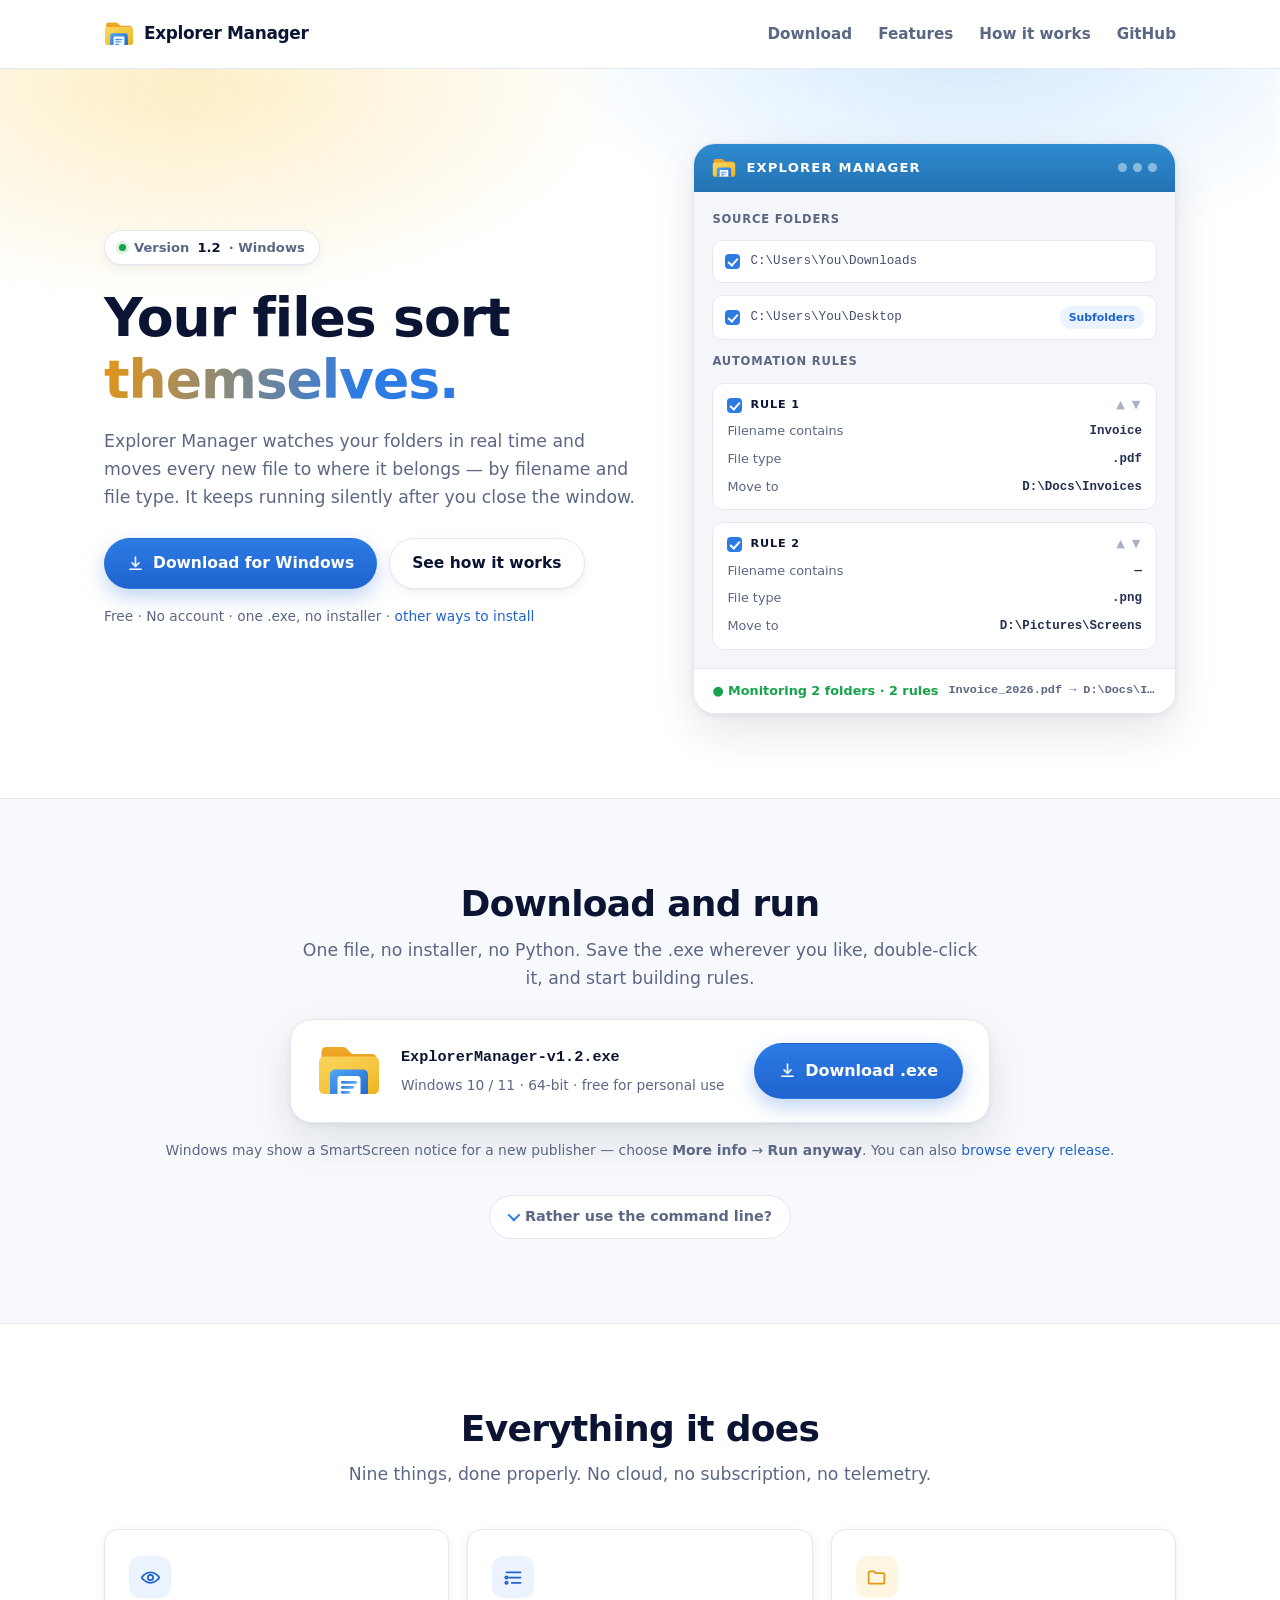
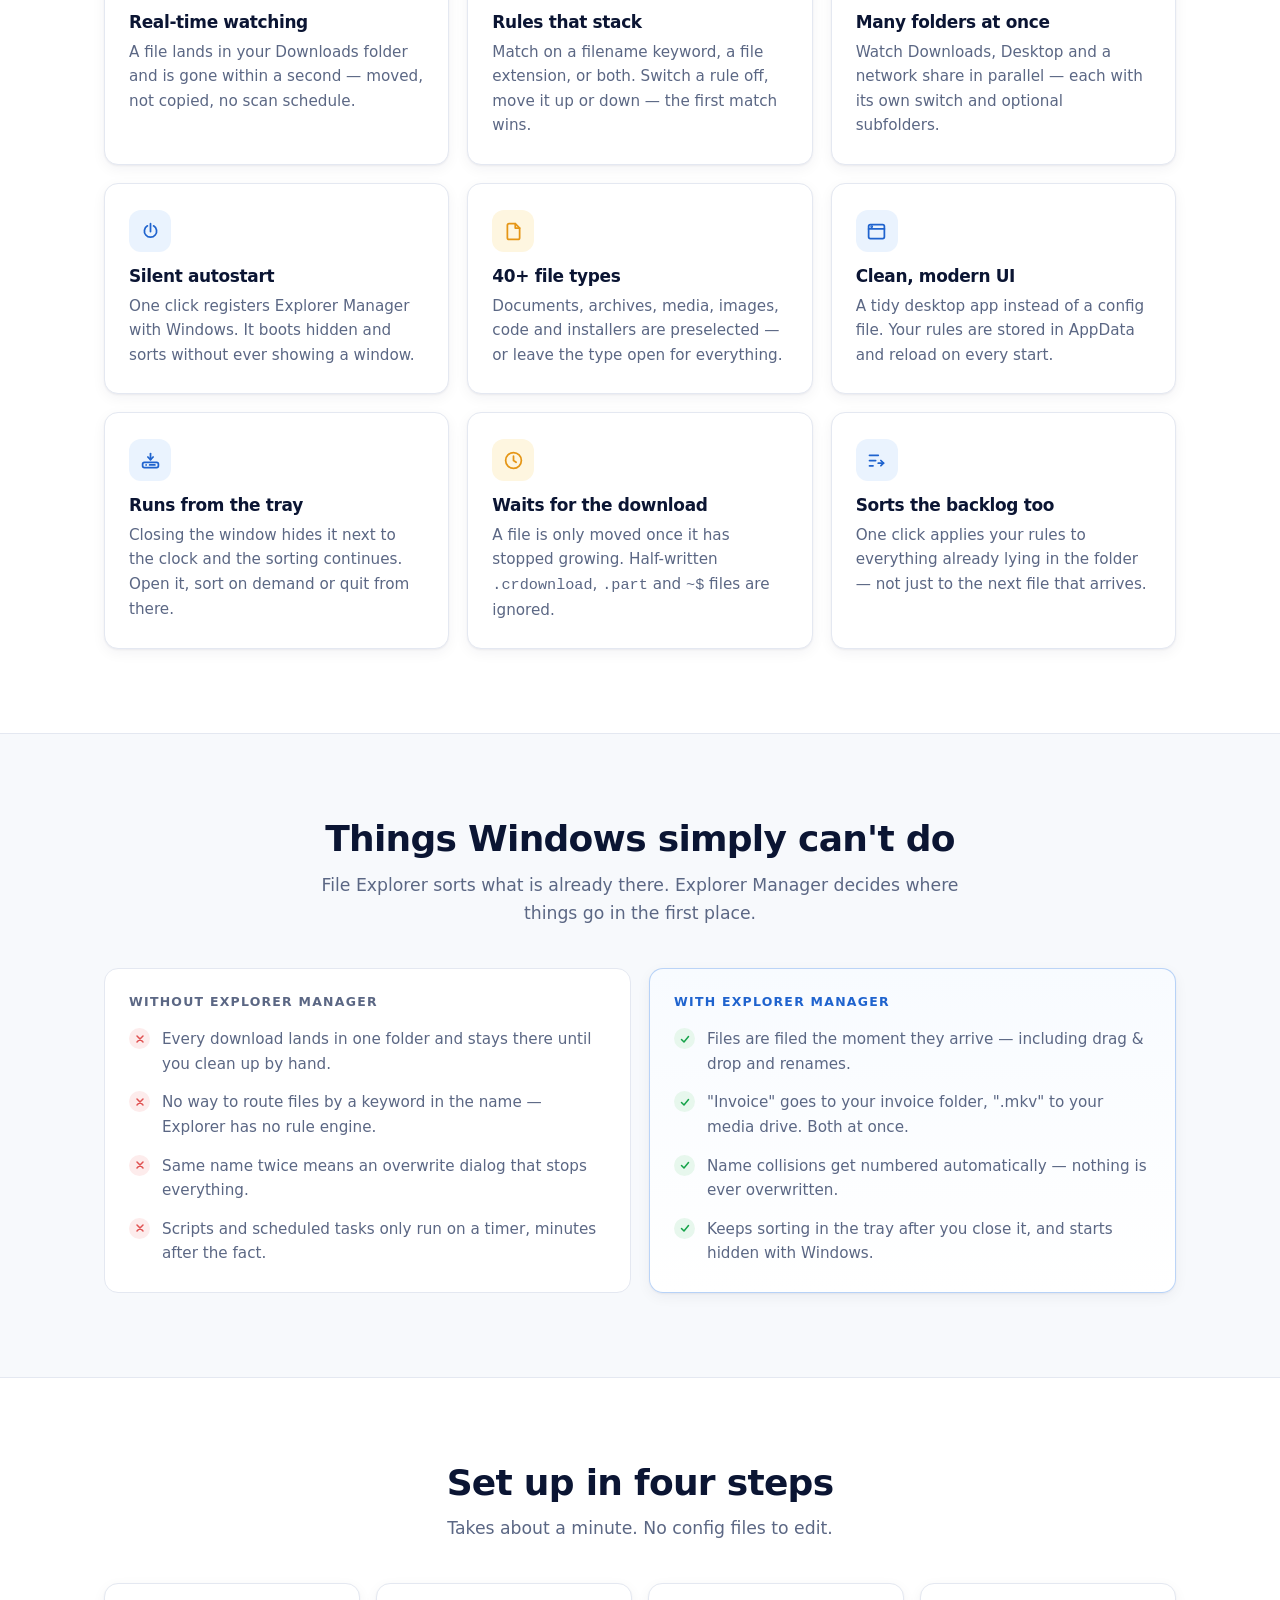
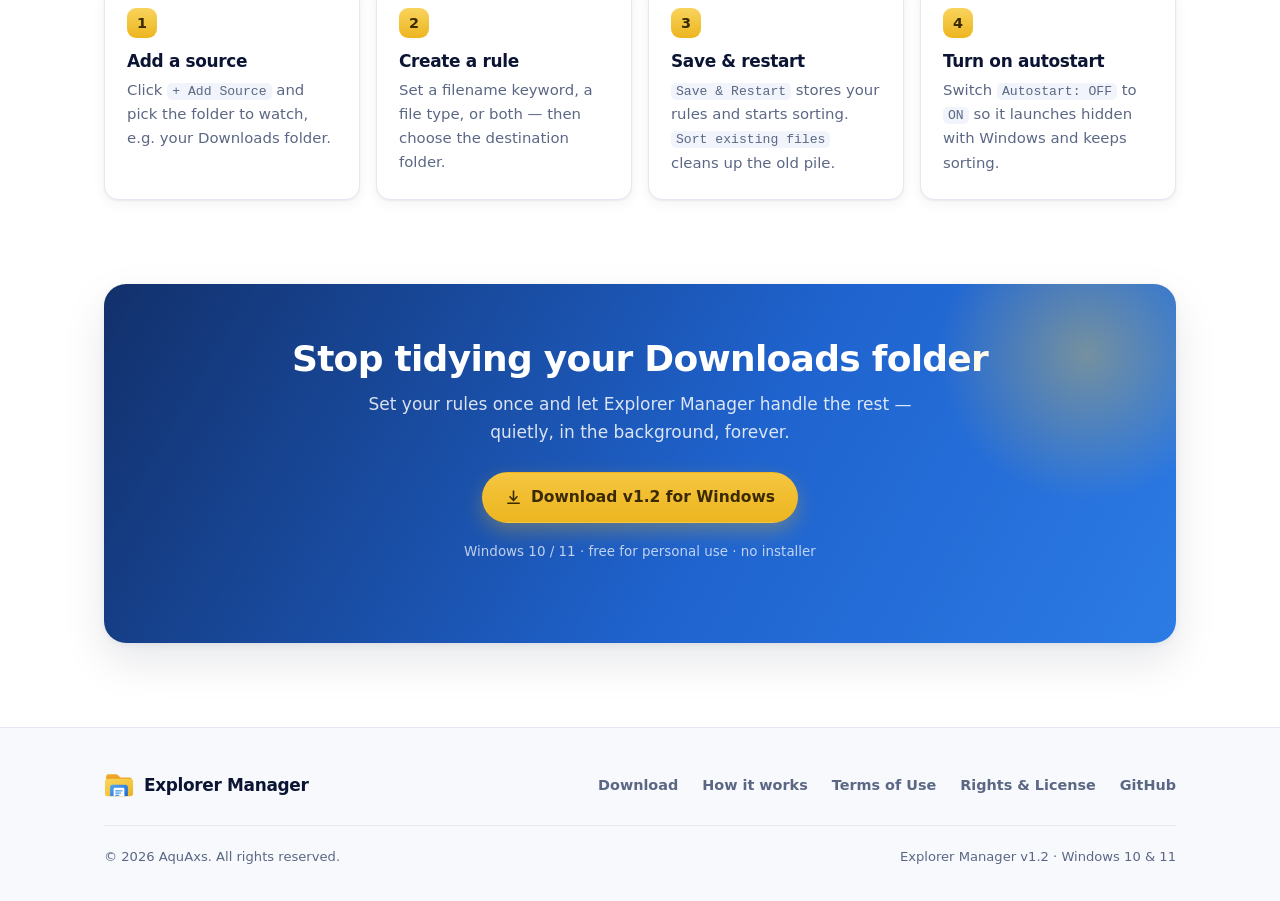
==== commit 612a1e45: "Show the v1.2 interface in the hero mock The mock still pictured version 1.1: no switch on a rule, n" ====
--- a/site/index.html
+++ b/site/index.html
@@ -66,23 +66,23 @@
         <div class="mock__body">
           <div class="mock__label">Source folders</div>
           <div class="mock__row"><i class="check"></i><code>C:\Users\You\Downloads</code></div>
-          <div class="mock__row"><i class="check"></i><code>C:\Users\You\Desktop</code></div>
+          <div class="mock__row"><i class="check"></i><code>C:\Users\You\Desktop</code><span class="tag">Subfolders</span></div>
           <div class="mock__label">Automation rules</div>
           <div class="mock__rule">
-            <div class="h">RULE 1</div>
+            <div class="h"><i class="check"></i>RULE 1<span class="ord">▲ ▼</span></div>
             <div class="mock__field"><span>Filename contains</span><b>Invoice</b></div>
             <div class="mock__field"><span>File type</span><b>.pdf</b></div>
             <div class="mock__field"><span>Move to</span><b>D:\Docs\Invoices</b></div>
           </div>
           <div class="mock__rule">
-            <div class="h">RULE 2</div>
+            <div class="h"><i class="check"></i>RULE 2<span class="ord">▲ ▼</span></div>
             <div class="mock__field"><span>Filename contains</span><b>—</b></div>
             <div class="mock__field"><span>File type</span><b>.png</b></div>
             <div class="mock__field"><span>Move to</span><b>D:\Pictures\Screens</b></div>
           </div>
         </div>
         <div class="mock__foot">
-          ● Monitoring 2 folders with 3 rules
+          <span class="stat">● Monitoring 2 folders · 2 rules</span>
           <span class="toast">Invoice_2026.pdf → D:\Docs\Invoices</span>
         </div>
       </div>
--- a/site/assets/styles.css
+++ b/site/assets/styles.css
@@ -153,16 +153,20 @@
   background: #fff; border: 1px solid #E6E9F0; border-radius: var(--radius-s);
   padding: 10px 12px; font-size: .84rem; color: #333A4D;
 }
-.mock__row .check { width: 15px; height: 15px; border-radius: 4px; background: var(--blue-500); flex: none; position: relative; }
-.mock__row .check::after { content: ""; position: absolute; left: 5px; top: 2px; width: 4px; height: 8px; border: solid #fff; border-width: 0 2px 2px 0; transform: rotate(42deg); }
+.mock .check { width: 15px; height: 15px; border-radius: 4px; background: var(--blue-500); flex: none; position: relative; }
+.mock .check::after { content: ""; position: absolute; left: 5px; top: 2px; width: 4px; height: 8px; border: solid #fff; border-width: 0 2px 2px 0; transform: rotate(42deg); }
+.mock__row .tag { margin-left: auto; flex: none; font-size: .68rem; font-weight: 700; color: var(--blue-600); background: var(--blue-050); border-radius: 999px; padding: 3px 9px; }
 .mock__row code { font-family: var(--mono); font-size: .79rem; color: #46506B; overflow: hidden; text-overflow: ellipsis; white-space: nowrap; }
 .mock__rule { background: #fff; border: 1px solid #E6E9F0; border-radius: 12px; padding: 12px 14px; display: grid; gap: 7px; }
-.mock__rule .h { font-size: .7rem; font-weight: 800; letter-spacing: .08em; color: var(--navy); }
+.mock__rule .h { display: flex; align-items: center; gap: 8px; font-size: .7rem; font-weight: 800; letter-spacing: .08em; color: var(--navy); }
+.mock__rule .ord { margin-left: auto; font-weight: 700; letter-spacing: .14em; color: #A9B2C6; }
 .mock__field { display: flex; justify-content: space-between; gap: 10px; font-size: .8rem; color: var(--muted); }
 .mock__field b { color: #24304F; font-weight: 600; font-family: var(--mono); font-size: .78rem; }
-.mock__foot { display: flex; align-items: center; gap: 8px; padding: 12px 18px; border-top: 1px solid #E6E9F0; background: #fff; font-size: .8rem; font-weight: 700; color: var(--green); }
+.mock__foot { display: flex; align-items: center; gap: 10px; padding: 12px 18px; border-top: 1px solid #E6E9F0; background: #fff; font-size: .8rem; font-weight: 700; color: var(--green); }
+.mock__foot .stat { white-space: nowrap; }
 .toast {
   margin-left: auto; font-weight: 600; color: var(--muted); font-family: var(--mono); font-size: .74rem;
+  min-width: 0; overflow: hidden; text-overflow: ellipsis; white-space: nowrap;
   animation: toastCycle 6s ease-in-out infinite;
   overflow: hidden; text-overflow: ellipsis; white-space: nowrap;
 }
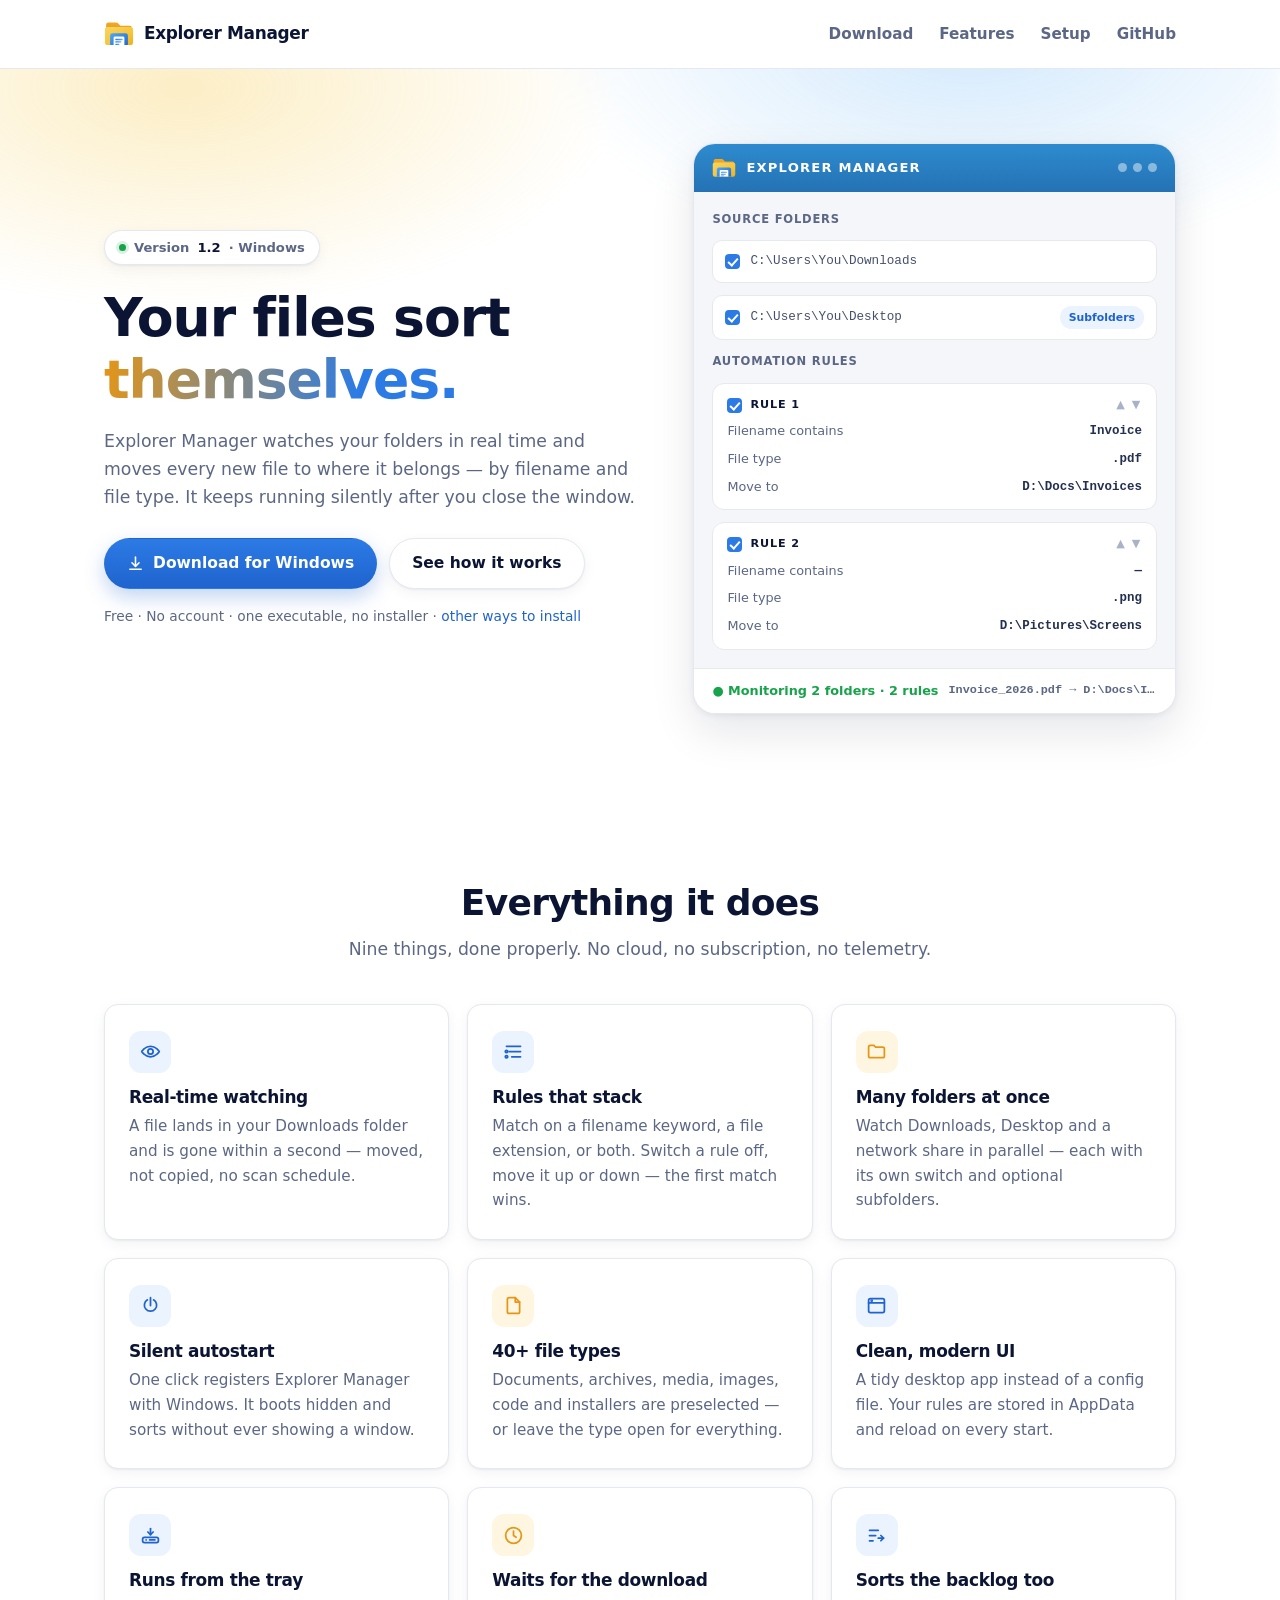
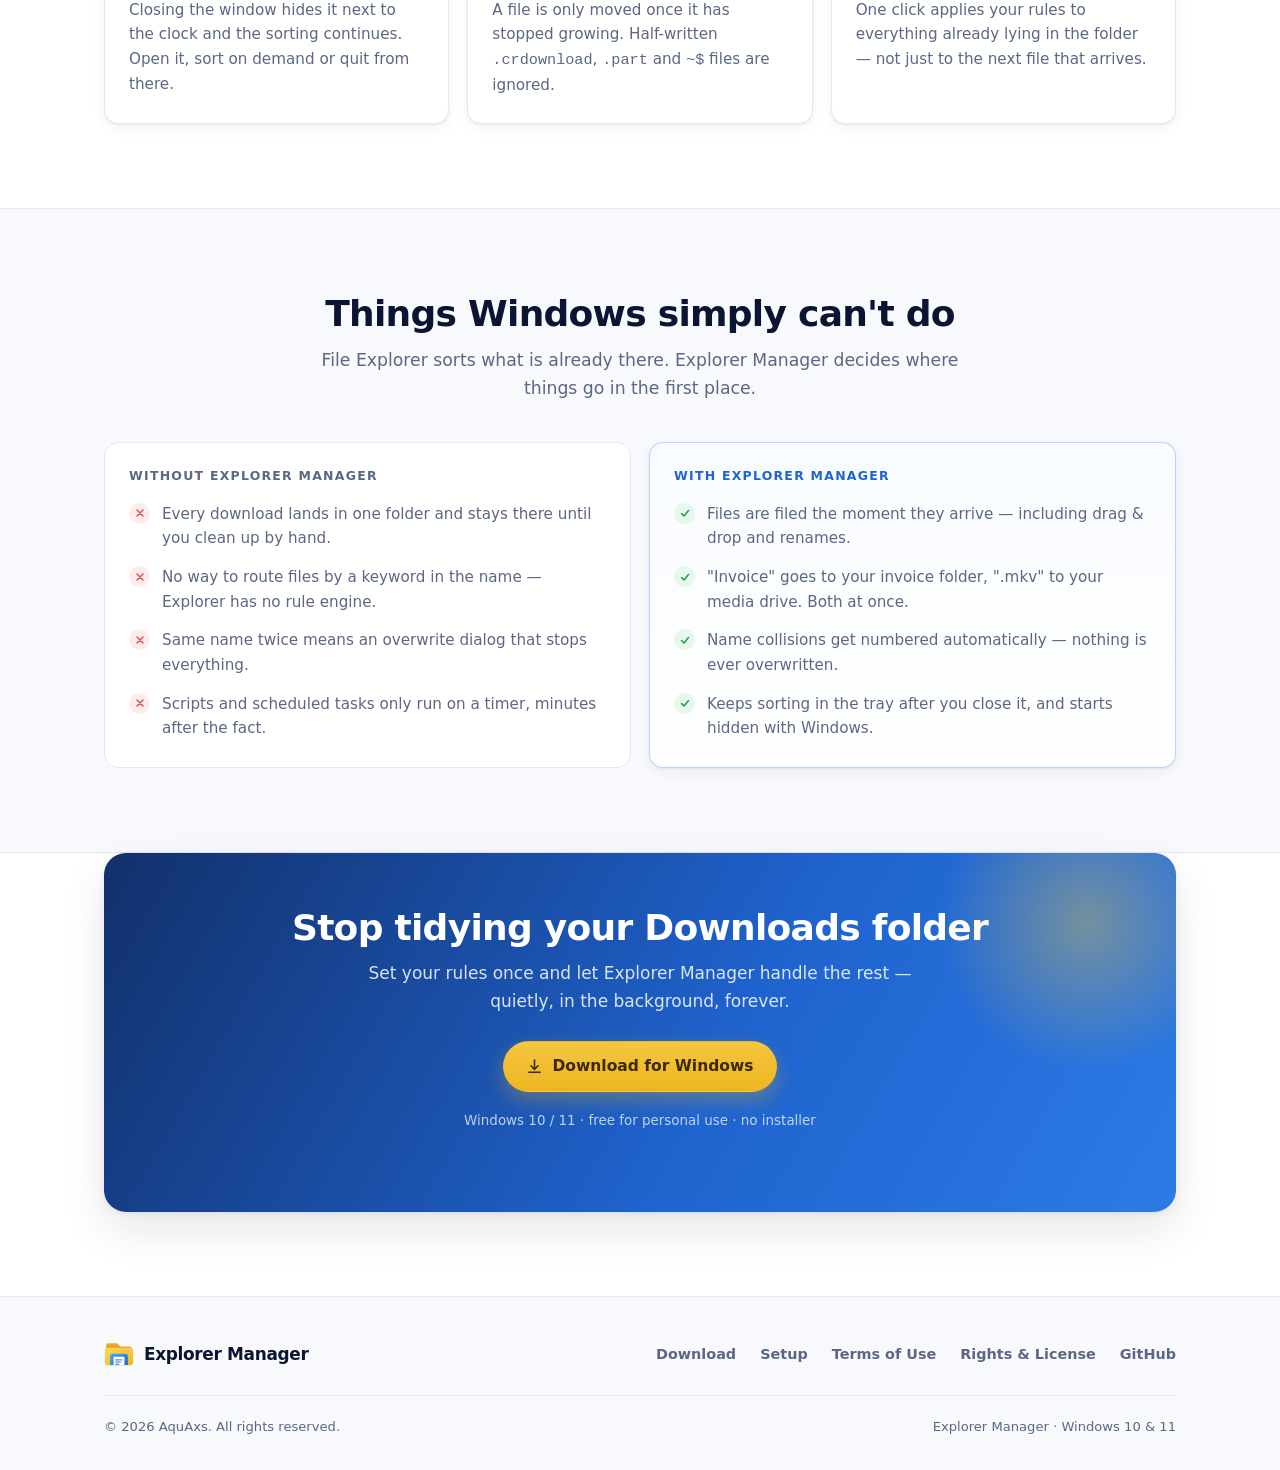
==== commit 0c4746a7: "Publish a stable zip, and split download, setup and the licence out Four buttons pointed at releases" ====
--- a/site/index.html
+++ b/site/index.html
@@ -3,6 +3,7 @@
 <head>
 <meta charset="utf-8">
 <meta name="viewport" content="width=device-width, initial-scale=1">
+<meta name="color-scheme" content="light">
 <meta name="theme-color" content="#FFFFFF">
 <title>Explorer Manager — Files that sort themselves</title>
 <meta name="description" content="Explorer Manager watches your folders in real time and moves every new file to the right place — by name and file type, silently in the background on Windows.">
@@ -14,6 +15,7 @@
 <meta property="og:type" content="website">
 <meta property="og:image" content="https://explorer-manager.vercel.app/assets/og-image.png">
 <meta property="og:url" content="https://explorer-manager.vercel.app/">
+<link rel="canonical" href="https://explorer-manager.vercel.app/">
 <meta property="og:image:width" content="1200">
 <meta property="og:image:height" content="630">
 </head>
@@ -26,9 +28,9 @@
       <span>Explorer&nbsp;Manager</span>
     </a>
     <nav class="nav">
-      <a href="#install">Download</a>
+      <a href="download.html">Download</a>
       <a href="#features" class="hide-xs">Features</a>
-      <a href="#how" class="hide-sm">How it works</a>
+      <a href="setup.html" class="hide-sm">Setup</a>
       <a href="https://github.com/aquaxs1/Explorer-Manager" class="hide-sm">GitHub</a>
     </nav>
   </div>
@@ -48,13 +50,13 @@
           after you close the window.
         </p>
         <div class="hero-actions">
-          <a class="btn btn--primary" href="https://github.com/aquaxs1/Explorer-Manager/releases/download/v1.2/ExplorerManager-v1.2.exe">
+          <a class="btn btn--primary" href="download.html">
             <svg viewBox="0 0 24 24" fill="none" stroke="currentColor" stroke-width="2.2" stroke-linecap="round" stroke-linejoin="round"><path d="M12 3v12"/><path d="m7 11 5 5 5-5"/><path d="M4 20h16"/></svg>
             Download for Windows
           </a>
-          <a class="btn btn--ghost" href="#how">See how it works</a>
-        </div>
-        <p class="hero-note">Free · No account · one .exe, no installer · <a href="#install">other ways to install</a></p>
+          <a class="btn btn--ghost" href="setup.html">See how it works</a>
+        </div>
+        <p class="hero-note">Free · No account · one executable, no installer · <a href="download.html">other ways to install</a></p>
       </div>
 
       <div class="mock" aria-hidden="true">
@@ -90,66 +92,6 @@
   </section>
 
   <!-- ============ INSTALL ============ -->
-  <section class="section section--soft" id="install">
-    <div class="wrap center">
-      <h2 class="reveal">Download and run</h2>
-      <p class="lead reveal" style="margin-top:12px;margin-bottom:26px">
-        One file, no installer, no Python. Save the .exe wherever you like, double-click it,
-        and start building rules.
-      </p>
-
-      <div class="dl reveal">
-        <img class="dl__mark" src="assets/mark.svg" alt="" width="64" height="58">
-        <div class="dl__meta">
-          <strong>ExplorerManager-v1.2.exe</strong>
-          <span>Windows 10 / 11 · 64-bit · free for personal use</span>
-        </div>
-        <a class="btn btn--primary btn--lg" href="https://github.com/aquaxs1/Explorer-Manager/releases/download/v1.2/ExplorerManager-v1.2.exe">
-          <svg viewBox="0 0 24 24" fill="none" stroke="currentColor" stroke-width="2.2" stroke-linecap="round" stroke-linejoin="round"><path d="M12 3v12"/><path d="m7 11 5 5 5-5"/><path d="M4 20h16"/></svg>
-          Download .exe
-        </a>
-      </div>
-      <p class="install-hint reveal">
-        Windows may show a SmartScreen notice for a new publisher — choose <b>More info</b> →
-        <b>Run anyway</b>. You can also
-        <a href="https://github.com/aquaxs1/Explorer-Manager/releases/latest">browse every release</a>.
-      </p>
-
-      <details class="adv reveal">
-        <summary>Rather use the command line?</summary>
-
-        <div class="adv__item">
-          <h3>Download it with PowerShell</h3>
-          <p>Fetches the same .exe to your desktop and starts it right away.</p>
-          <div class="term">
-            <div class="term__head"><i></i><i></i><i></i><span>Windows PowerShell</span></div>
-            <div class="term__body">
-<pre><code><span class="prompt">PS&gt; </span><span class="fn">irm</span> https://github.com/aquaxs1/Explorer-Manager/releases/download/v1.2/ExplorerManager-v1.2.exe -OutFile <span class="str">"$env:USERPROFILE\Desktop\ExplorerManager.exe"</span>; <span class="fn">&amp;</span> <span class="str">"$env:USERPROFILE\Desktop\ExplorerManager.exe"</span></code></pre>
-              <button class="copy" type="button" data-copy>
-                <svg viewBox="0 0 24 24" fill="none" stroke="currentColor" stroke-width="2" stroke-linecap="round" stroke-linejoin="round"><rect x="9" y="9" width="12" height="12" rx="2"/><path d="M5 15V5a2 2 0 0 1 2-2h10"/></svg>
-                <span>Copy</span>
-              </button>
-            </div>
-          </div>
-        </div>
-
-        <div class="adv__item">
-          <h3>Run from source</h3>
-          <p>Needs <code>Python 3.10+</code> and <code>git</code> on your PATH.</p>
-          <div class="term">
-            <div class="term__head"><i></i><i></i><i></i><span>Windows PowerShell</span></div>
-            <div class="term__body">
-<pre><code><span class="prompt">PS&gt; </span><span class="fn">git clone</span> https://github.com/aquaxs1/Explorer-Manager.git; cd Explorer-Manager; <span class="fn">pip install</span> -r requirements.txt; <span class="fn">python</span> main.py</code></pre>
-              <button class="copy" type="button" data-copy>
-                <svg viewBox="0 0 24 24" fill="none" stroke="currentColor" stroke-width="2" stroke-linecap="round" stroke-linejoin="round"><rect x="9" y="9" width="12" height="12" rx="2"/><path d="M5 15V5a2 2 0 0 1 2-2h10"/></svg>
-                <span>Copy</span>
-              </button>
-            </div>
-          </div>
-        </div>
-      </details>
-    </div>
-  </section>
 
   <!-- ============ FEATURES ============ -->
   <section class="section" id="features">
@@ -250,33 +192,6 @@
   </section>
 
   <!-- ============ HOW ============ -->
-  <section class="section" id="how">
-    <div class="wrap">
-      <div class="center" style="margin-bottom:40px">
-        <h2 class="reveal">Set up in four steps</h2>
-        <p class="lead reveal" style="margin-top:12px">Takes about a minute. No config files to edit.</p>
-      </div>
-
-      <div class="steps">
-        <div class="step reveal">
-          <h3>Add a source</h3>
-          <p>Click <code>+ Add Source</code> and pick the folder to watch, e.g. your Downloads folder.</p>
-        </div>
-        <div class="step reveal">
-          <h3>Create a rule</h3>
-          <p>Set a filename keyword, a file type, or both — then choose the destination folder.</p>
-        </div>
-        <div class="step reveal">
-          <h3>Save &amp; restart</h3>
-          <p><code>Save &amp; Restart</code> stores your rules and starts sorting. <code>Sort existing files</code> cleans up the old pile.</p>
-        </div>
-        <div class="step reveal">
-          <h3>Turn on autostart</h3>
-          <p>Switch <code>Autostart: OFF</code> to <code>ON</code> so it launches hidden with Windows and keeps sorting.</p>
-        </div>
-      </div>
-    </div>
-  </section>
 
   <!-- ============ CTA ============ -->
   <section class="section" style="padding-top:0">
@@ -284,9 +199,9 @@
       <div class="cta reveal">
         <h2>Stop tidying your Downloads folder</h2>
         <p>Set your rules once and let Explorer Manager handle the rest — quietly, in the background, forever.</p>
-        <a class="btn btn--amber" href="https://github.com/aquaxs1/Explorer-Manager/releases/download/v1.2/ExplorerManager-v1.2.exe">
+        <a class="btn btn--amber" href="download.html">
           <svg viewBox="0 0 24 24" fill="none" stroke="currentColor" stroke-width="2.2" stroke-linecap="round" stroke-linejoin="round"><path d="M12 3v12"/><path d="m7 11 5 5 5-5"/><path d="M4 20h16"/></svg>
-          Download v1.2 for Windows
+          Download for Windows
         </a>
         <p class="req">Windows 10 / 11 · free for personal use · no installer</p>
       </div>
@@ -304,15 +219,15 @@
       </a>
       <nav class="footer-links">
         <a href="https://github.com/aquaxs1/Explorer-Manager/releases/latest">Download</a>
-        <a href="#how">How it works</a>
+        <a href="setup.html">Setup</a>
         <a href="terms.html">Terms of Use</a>
-        <a href="rights.html">Rights &amp; License</a>
+        <a href="terms.html#rights">Rights &amp; License</a>
         <a href="https://github.com/aquaxs1/Explorer-Manager">GitHub</a>
       </nav>
     </div>
     <div class="footer-bottom">
       <span>© 2026 AquAxs. All rights reserved.</span>
-      <span>Explorer Manager v1.2 · Windows 10 &amp; 11</span>
+      <span>Explorer Manager · Windows 10 &amp; 11</span>
     </div>
   </div>
 </footer>
--- a/site/assets/styles.css
+++ b/site/assets/styles.css
@@ -2,6 +2,7 @@
    BY SEBASTIAN/AQUAXS */
 
 :root {
+  color-scheme: light;
   --amber-100: #FEF6E0;
   --amber-300: #F8D45C;
   --amber-400: #F5C63F;
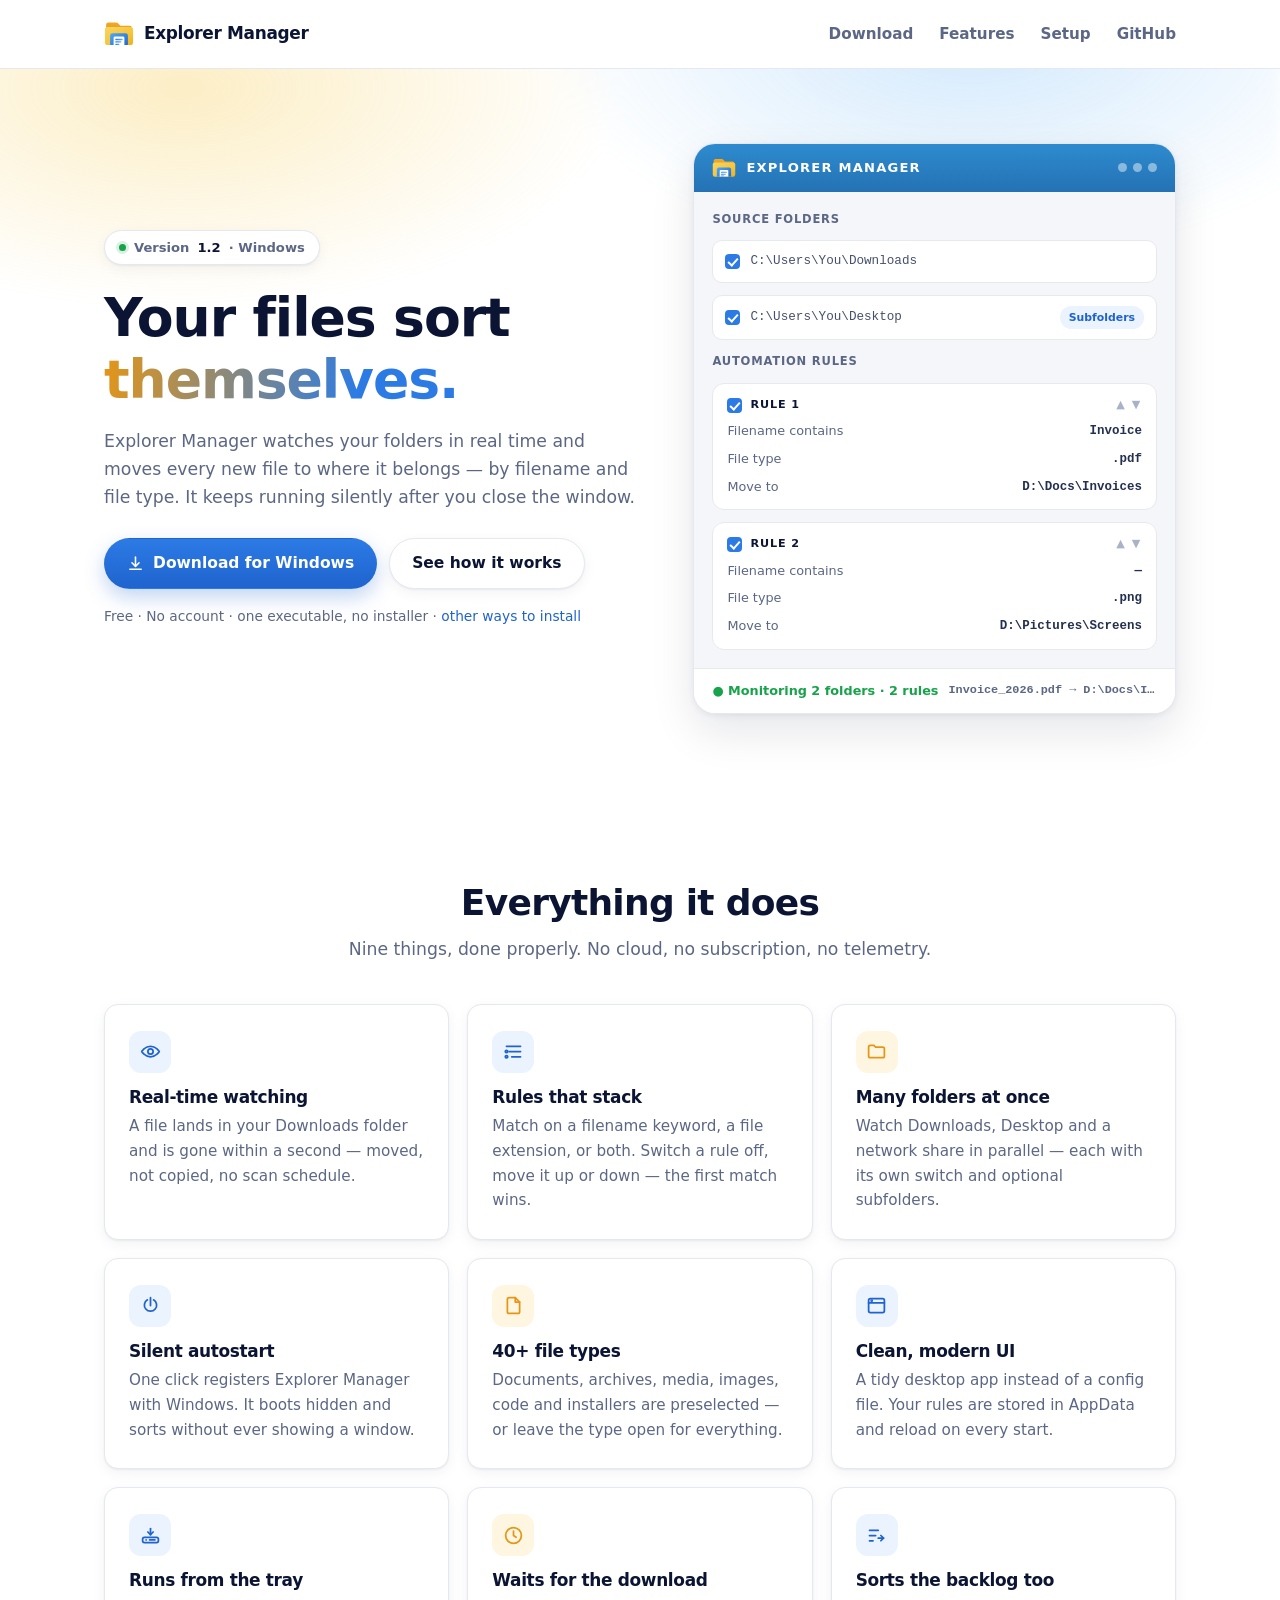
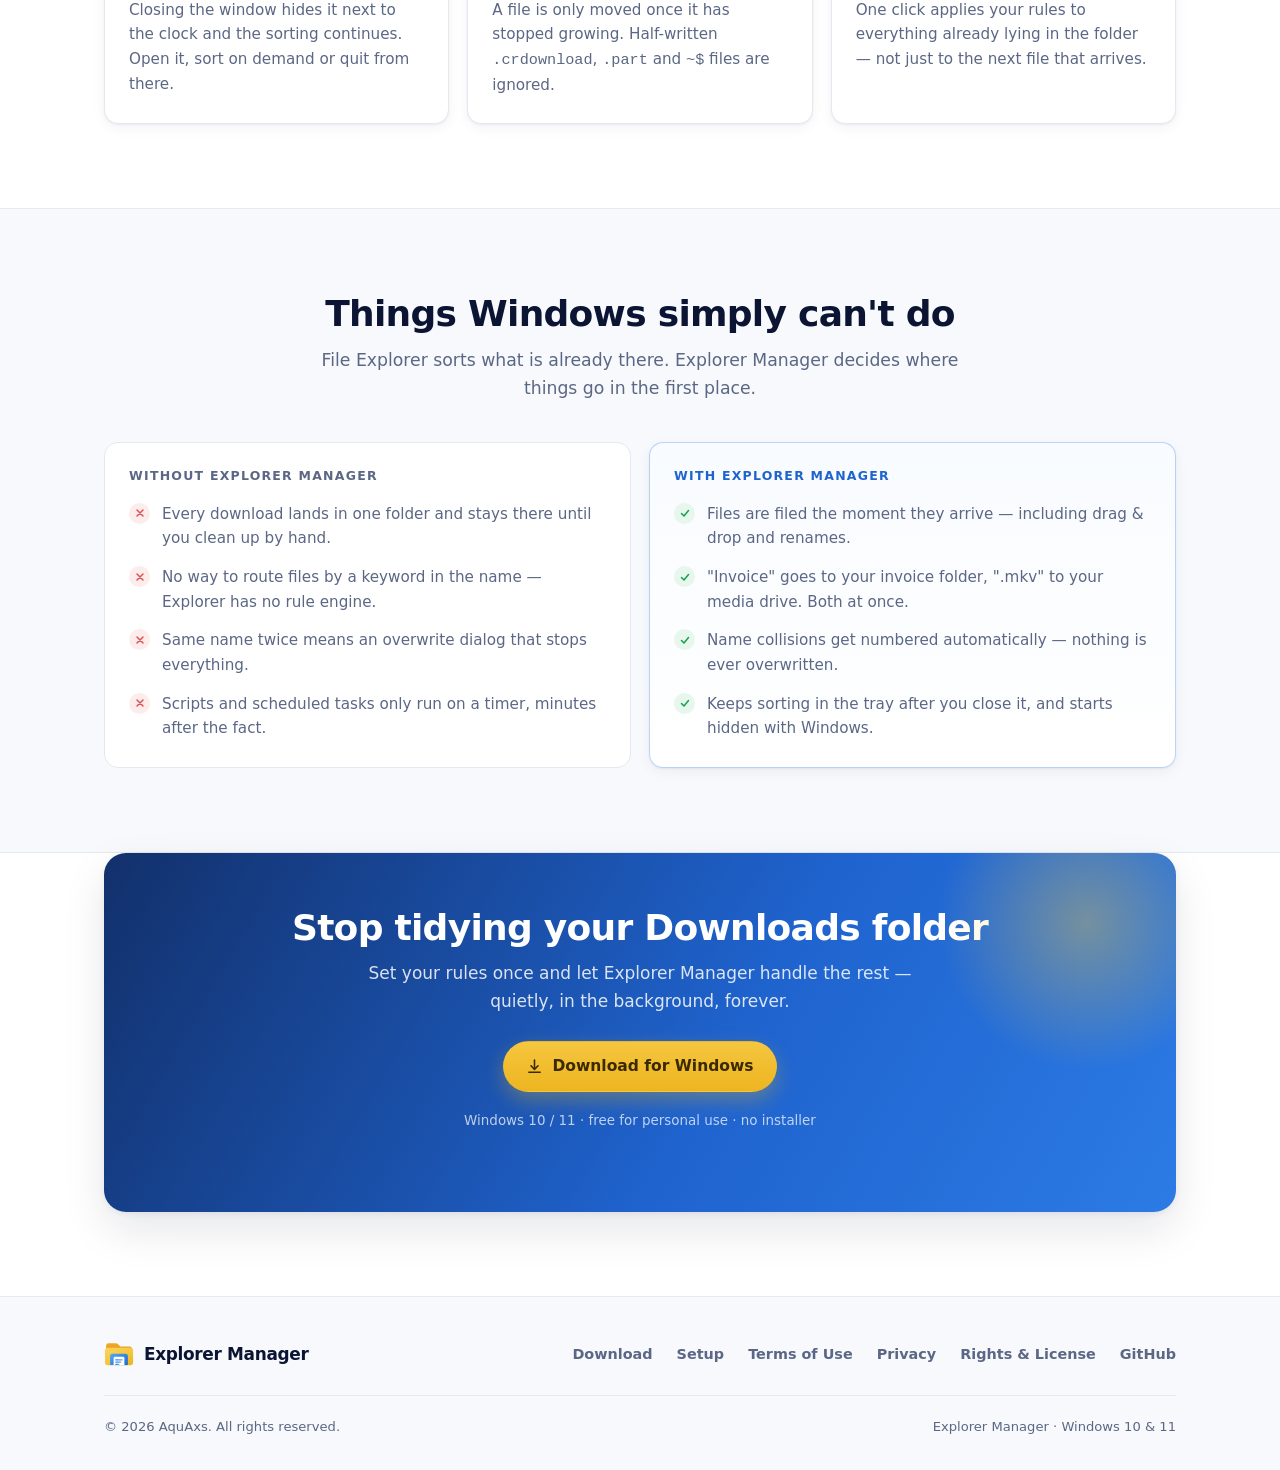
==== commit a9f80858: "Add a privacy section to the terms: Sebi, Vercel, the GitHub lookup The site named no one responsibl" ====
--- a/site/index.html
+++ b/site/index.html
@@ -18,6 +18,7 @@
 <link rel="canonical" href="https://explorer-manager.vercel.app/">
 <meta property="og:image:width" content="1200">
 <meta property="og:image:height" content="630">
+<meta name="twitter:card" content="summary_large_image">
 </head>
 <body>
 
@@ -221,6 +222,7 @@
         <a href="https://github.com/aquaxs1/Explorer-Manager/releases/latest">Download</a>
         <a href="setup.html">Setup</a>
         <a href="terms.html">Terms of Use</a>
+        <a href="terms.html#privacy">Privacy</a>
         <a href="terms.html#rights">Rights &amp; License</a>
         <a href="https://github.com/aquaxs1/Explorer-Manager">GitHub</a>
       </nav>
--- a/site/assets/styles.css
+++ b/site/assets/styles.css
@@ -338,8 +338,11 @@
 .legal h1 { font-size: clamp(1.9rem, 4vw, 2.5rem); margin-bottom: 10px; }
 .legal .updated { color: var(--muted); font-size: .88rem; margin-bottom: 34px; }
 .legal h2 { font-size: 1.18rem; margin: 34px 0 10px; }
+.legal h3 { font-size: 1rem; margin: 22px 0 8px; }
 .legal p, .legal li { color: var(--ink); font-size: .98rem; }
 .legal ul { padding-left: 22px; display: grid; gap: 8px; margin: 10px 0 0; }
+.legal p + p, .legal ul + p { margin-top: 10px; }
+.legal code { overflow-wrap: anywhere; }
 .legal .note {
   margin-top: 34px; padding: 18px 20px; border-radius: var(--radius-m);
   background: var(--amber-100); border: 1px solid rgba(237, 181, 32, .4); font-size: .92rem;
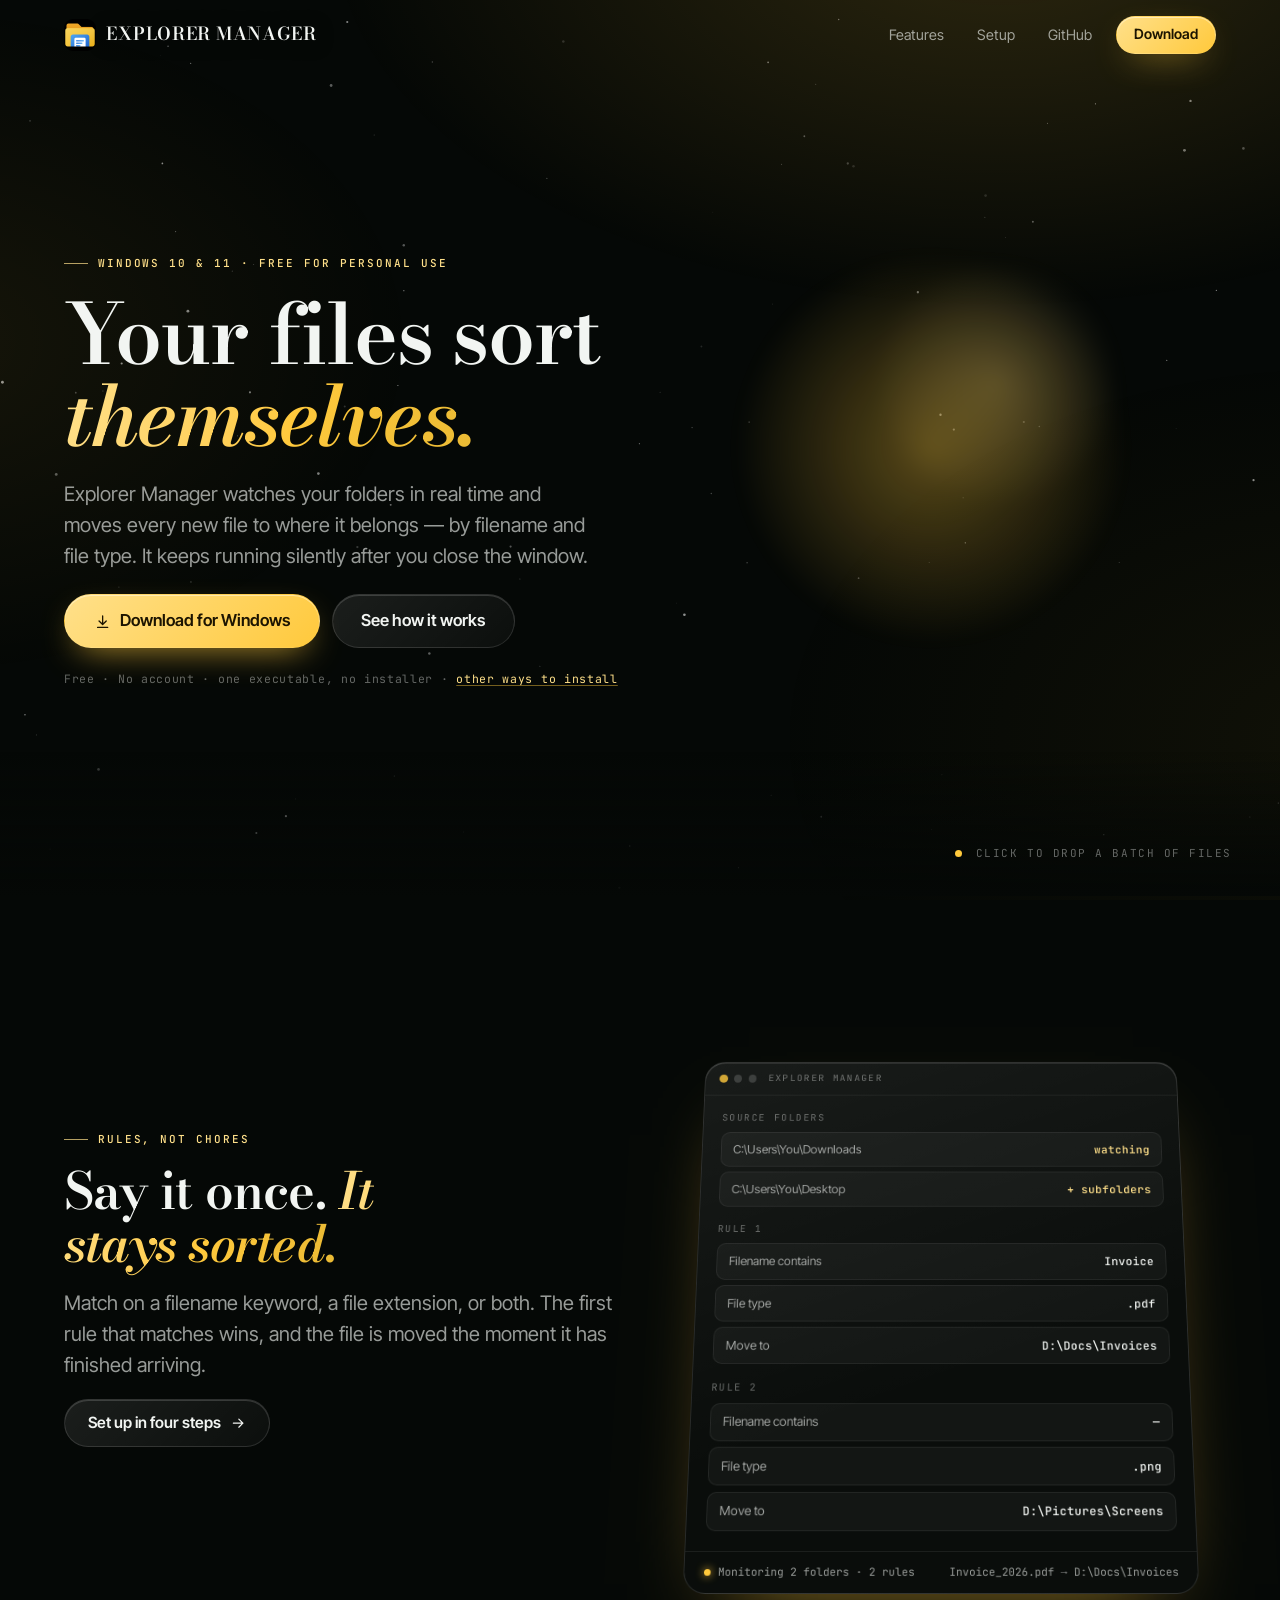
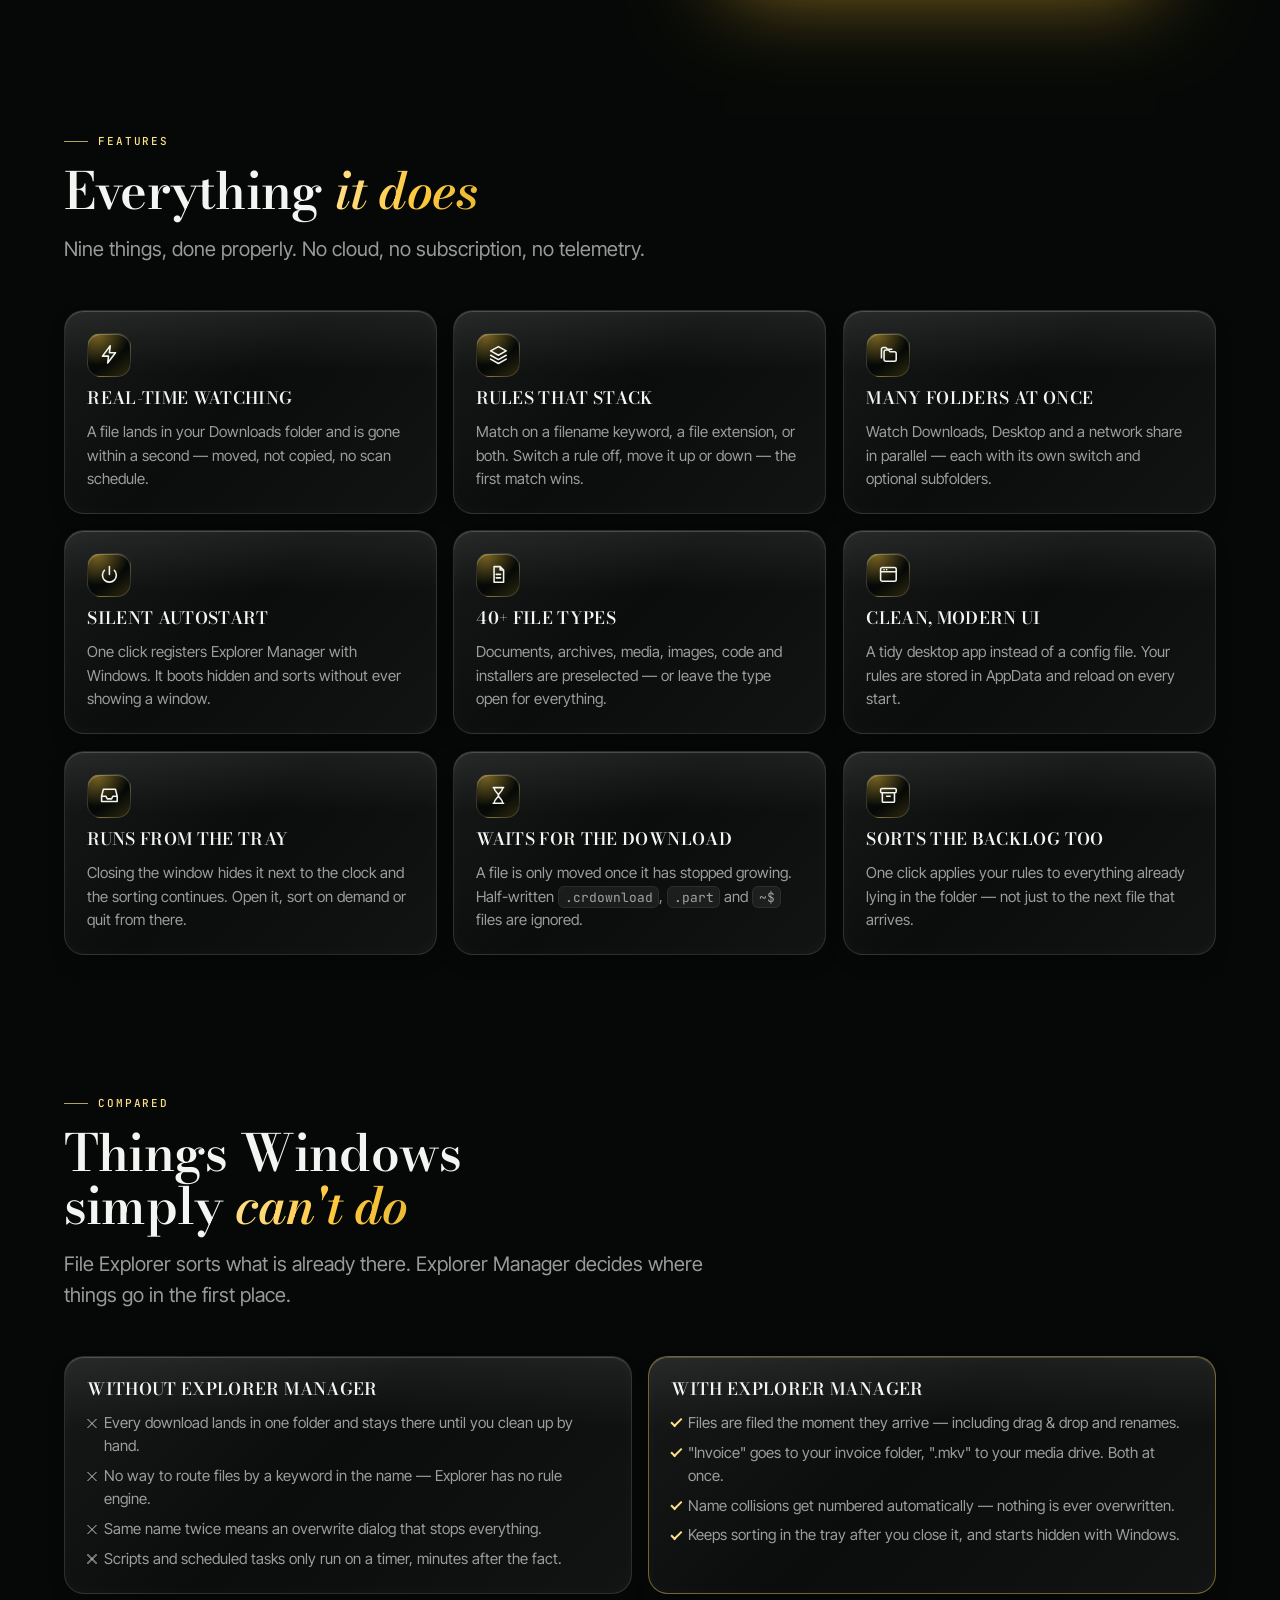
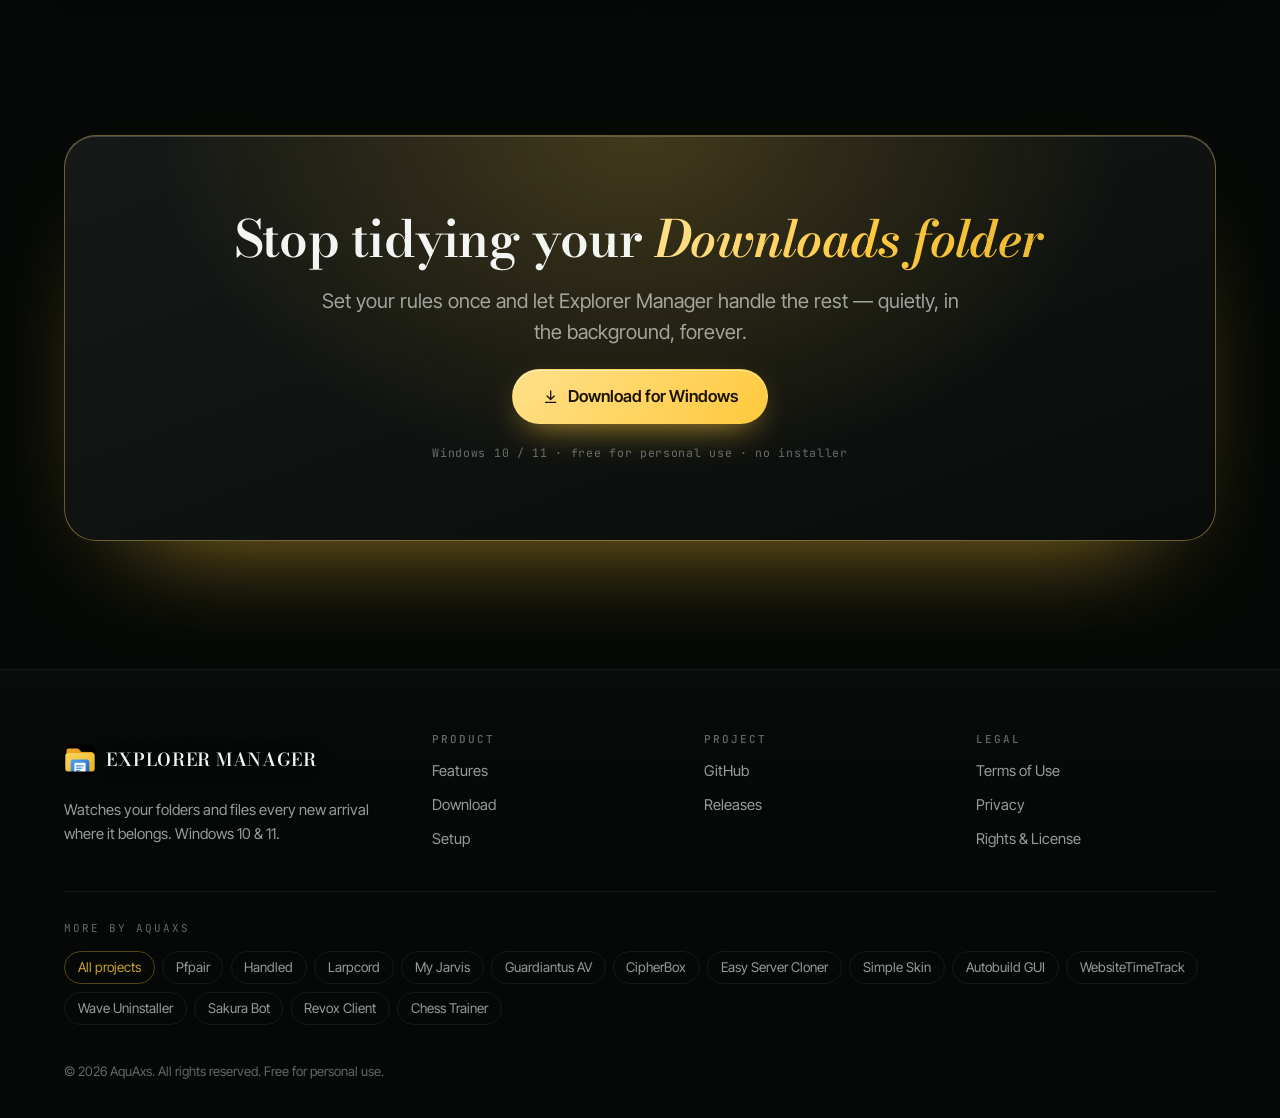
==== commit 1c8bb5cd: "Rebuild the site in the shared AquAxs style, with files that sort in 3D The site now shares one look" ====
--- a/site/index.html
+++ b/site/index.html
@@ -1,239 +1,266 @@
 <!DOCTYPE html>
 <html lang="en">
 <head>
-<meta charset="utf-8">
-<meta name="viewport" content="width=device-width, initial-scale=1">
-<meta name="color-scheme" content="light">
-<meta name="theme-color" content="#FFFFFF">
-<title>Explorer Manager — Files that sort themselves</title>
-<meta name="description" content="Explorer Manager watches your folders in real time and moves every new file to the right place — by name and file type, silently in the background on Windows.">
-<link rel="icon" href="assets/mark.svg" type="image/svg+xml">
-<link rel="apple-touch-icon" href="assets/logo.svg">
-<link rel="stylesheet" href="assets/styles.css">
-<meta property="og:title" content="Explorer Manager — Files that sort themselves">
-<meta property="og:description" content="Real-time folder automation for Windows. Download the .exe, double-click, done.">
-<meta property="og:type" content="website">
-<meta property="og:image" content="https://explorer-manager.vercel.app/assets/og-image.png">
-<meta property="og:url" content="https://explorer-manager.vercel.app/">
-<link rel="canonical" href="https://explorer-manager.vercel.app/">
-<meta property="og:image:width" content="1200">
-<meta property="og:image:height" content="630">
-<meta name="twitter:card" content="summary_large_image">
+  <meta charset="utf-8">
+  <meta name="viewport" content="width=device-width, initial-scale=1">
+  <title>Explorer Manager — Files that sort themselves</title>
+  <meta name="description" content="Explorer Manager watches your folders in real time and moves every new file to the right place — by filename and file type. Free for Windows.">
+  <link rel="canonical" href="https://explorer-manager.vercel.app/">
+  <meta name="theme-color" content="#050806">
+  <meta name="color-scheme" content="dark">
+  <meta property="og:type" content="website">
+  <meta property="og:site_name" content="Explorer Manager">
+  <meta property="og:title" content="Explorer Manager — Files that sort themselves">
+  <meta property="og:description" content="Explorer Manager watches your folders in real time and moves every new file to the right place — by filename and file type. Free for Windows.">
+  <meta property="og:url" content="https://explorer-manager.vercel.app/">
+  <meta property="og:image" content="https://explorer-manager.vercel.app/assets/og-image.png">
+  <meta property="og:image:width" content="1200">
+  <meta property="og:image:height" content="630">
+  <meta name="twitter:card" content="summary_large_image">
+  <link rel="icon" href="assets/mark.svg" type="image/svg+xml">
+  <link rel="apple-touch-icon" href="assets/logo-180.png">
+  <link rel="preload" href="assets/aqx/fonts/bodoni-moda-latin-600-normal.woff2" as="font" type="font/woff2" crossorigin>
+  <link rel="preload" href="assets/aqx/fonts/inter-tight-latin-wght-normal.woff2" as="font" type="font/woff2" crossorigin>
+  <link rel="stylesheet" href="assets/aqx/aqx.css">
+  <link rel="stylesheet" href="assets/site.css">
+  <script src="assets/aqx/boot.js"></script>
+  <script type="module" src="assets/aqx/aqx.js"></script>
+  <script type="application/ld+json">{"@context": "https://schema.org", "@type": "SoftwareApplication", "name": "Explorer Manager", "description": "Explorer Manager watches your folders in real time and moves every new file to the right place — by filename and file type. Free for Windows.", "url": "https://explorer-manager.vercel.app/", "applicationCategory": "UtilitiesApplication", "operatingSystem": "Windows 10, Windows 11", "offers": {"@type": "Offer", "price": "0", "priceCurrency": "USD"}, "author": {"@type": "Person", "name": "AquAxs", "url": "https://aqua.is-a.dev/"}, "image": "https://explorer-manager.vercel.app/assets/og-image.png", "sameAs": ["https://github.com/aquaxs1/Explorer-Manager"]}</script>
 </head>
 <body>
-
-<header class="site-header">
-  <div class="wrap">
-    <a class="brand" href="index.html">
-      <img src="assets/mark.svg" alt="" width="30" height="27">
-      <span>Explorer&nbsp;Manager</span>
-    </a>
-    <nav class="nav">
-      <a href="download.html">Download</a>
-      <a href="#features" class="hide-xs">Features</a>
-      <a href="setup.html" class="hide-sm">Setup</a>
-      <a href="https://github.com/aquaxs1/Explorer-Manager" class="hide-sm">GitHub</a>
-    </nav>
-  </div>
-</header>
-
-<main>
-
-  <!-- ============ HERO ============ -->
-  <section class="hero">
-    <div class="wrap hero-grid">
-      <div>
-        <span class="badge"><i class="dot"></i> Version <b>1.2</b> · Windows</span>
-        <h1>Your files sort <span class="grad">themselves.</span></h1>
-        <p class="lead">
-          Explorer Manager watches your folders in real time and moves every new file
-          to where it belongs — by filename and file type. It keeps running silently
-          after you close the window.
-        </p>
-        <div class="hero-actions">
-          <a class="btn btn--primary" href="download.html">
-            <svg viewBox="0 0 24 24" fill="none" stroke="currentColor" stroke-width="2.2" stroke-linecap="round" stroke-linejoin="round"><path d="M12 3v12"/><path d="m7 11 5 5 5-5"/><path d="M4 20h16"/></svg>
-            Download for Windows
-          </a>
-          <a class="btn btn--ghost" href="setup.html">See how it works</a>
-        </div>
-        <p class="hero-note">Free · No account · one executable, no installer · <a href="download.html">other ways to install</a></p>
-      </div>
-
-      <div class="mock" aria-hidden="true">
-        <div class="mock__bar">
-          <img src="assets/mark.svg" alt="" width="24" height="22">
-          <strong>EXPLORER MANAGER</strong>
-          <div class="mock__dots"><i></i><i></i><i></i></div>
-        </div>
-        <div class="mock__body">
-          <div class="mock__label">Source folders</div>
-          <div class="mock__row"><i class="check"></i><code>C:\Users\You\Downloads</code></div>
-          <div class="mock__row"><i class="check"></i><code>C:\Users\You\Desktop</code><span class="tag">Subfolders</span></div>
-          <div class="mock__label">Automation rules</div>
-          <div class="mock__rule">
-            <div class="h"><i class="check"></i>RULE 1<span class="ord">▲ ▼</span></div>
-            <div class="mock__field"><span>Filename contains</span><b>Invoice</b></div>
-            <div class="mock__field"><span>File type</span><b>.pdf</b></div>
-            <div class="mock__field"><span>Move to</span><b>D:\Docs\Invoices</b></div>
-          </div>
-          <div class="mock__rule">
-            <div class="h"><i class="check"></i>RULE 2<span class="ord">▲ ▼</span></div>
-            <div class="mock__field"><span>Filename contains</span><b>—</b></div>
-            <div class="mock__field"><span>File type</span><b>.png</b></div>
-            <div class="mock__field"><span>Move to</span><b>D:\Pictures\Screens</b></div>
-          </div>
-        </div>
-        <div class="mock__foot">
-          <span class="stat">● Monitoring 2 folders · 2 rules</span>
-          <span class="toast">Invoice_2026.pdf → D:\Docs\Invoices</span>
-        </div>
-      </div>
+  <a class="skip" href="#main">Skip to content</a>
+  <canvas class="aqx-sky" aria-hidden="true"></canvas>
+  <div class="aqx-aura" aria-hidden="true"></div>
+  <div class="aqx-progress" aria-hidden="true"></div>
+
+  <header class="nav" data-stuck="false" data-open="false">
+    <div class="nav-inner">
+      <a class="brand" href="./" aria-label="Explorer Manager home"><img src="assets/logo-128.png" alt="" width="32" height="32"><span>Explorer Manager</span></a>
+      <button class="nav-toggle" type="button" aria-label="Menu" aria-expanded="false" aria-controls="nav-links"><span></span></button>
+      <ul class="nav-links" id="nav-links">
+        <li><a href="./#features">Features</a></li>
+        <li><a href="setup">Setup</a></li>
+        <li><a href="https://github.com/aquaxs1/Explorer-Manager" rel="noopener">GitHub</a></li>
+        <li><a class="btn btn-primary btn-sm" href="download">Download</a></li>
+      </ul>
     </div>
-  </section>
-
-  <!-- ============ INSTALL ============ -->
-
-  <!-- ============ FEATURES ============ -->
-  <section class="section" id="features">
-    <div class="wrap">
-      <div class="center" style="margin-bottom:40px">
-        <h2 class="reveal">Everything it does</h2>
-        <p class="lead reveal" style="margin-top:12px">Nine things, done properly. No cloud, no subscription, no telemetry.</p>
-      </div>
-
-      <div class="grid grid--3">
-        <div class="card reveal">
-          <div class="icon"><svg viewBox="0 0 24 24" fill="none" stroke="currentColor" stroke-width="2" stroke-linecap="round" stroke-linejoin="round"><circle cx="12" cy="12" r="3"/><path d="M2 12s3.5-6 10-6 10 6 10 6-3.5 6-10 6-10-6-10-6Z"/></svg></div>
-          <h3>Real-time watching</h3>
-          <p>A file lands in your Downloads folder and is gone within a second — moved, not copied, no scan schedule.</p>
-        </div>
-
-        <div class="card reveal">
-          <div class="icon"><svg viewBox="0 0 24 24" fill="none" stroke="currentColor" stroke-width="2" stroke-linecap="round" stroke-linejoin="round"><path d="M4 6h16"/><path d="M7 12h13"/><path d="M10 18h10"/><circle cx="4" cy="18" r="1.4"/><circle cx="4" cy="12" r="1.4"/></svg></div>
-          <h3>Rules that stack</h3>
-          <p>Match on a filename keyword, a file extension, or both. Switch a rule off, move it up or down — the first match wins.</p>
-        </div>
-
-        <div class="card reveal">
-          <div class="icon icon--amber"><svg viewBox="0 0 24 24" fill="none" stroke="currentColor" stroke-width="2" stroke-linecap="round" stroke-linejoin="round"><path d="M3 7a2 2 0 0 1 2-2h4l2 2h8a2 2 0 0 1 2 2v8a2 2 0 0 1-2 2H5a2 2 0 0 1-2-2Z"/></svg></div>
-          <h3>Many folders at once</h3>
-          <p>Watch Downloads, Desktop and a network share in parallel — each with its own switch and optional subfolders.</p>
-        </div>
-
-        <div class="card reveal">
-          <div class="icon"><svg viewBox="0 0 24 24" fill="none" stroke="currentColor" stroke-width="2" stroke-linecap="round" stroke-linejoin="round"><path d="M12 3v9"/><path d="M8.5 5.5a7 7 0 1 0 7 0"/></svg></div>
-          <h3>Silent autostart</h3>
-          <p>One click registers Explorer Manager with Windows. It boots hidden and sorts without ever showing a window.</p>
-        </div>
-
-        <div class="card reveal">
-          <div class="icon icon--amber"><svg viewBox="0 0 24 24" fill="none" stroke="currentColor" stroke-width="2" stroke-linecap="round" stroke-linejoin="round"><path d="M14 3H7a2 2 0 0 0-2 2v14a2 2 0 0 0 2 2h10a2 2 0 0 0 2-2V8Z"/><path d="M14 3v5h5"/></svg></div>
-          <h3>40+ file types</h3>
-          <p>Documents, archives, media, images, code and installers are preselected — or leave the type open for everything.</p>
-        </div>
-
-        <div class="card reveal">
-          <div class="icon"><svg viewBox="0 0 24 24" fill="none" stroke="currentColor" stroke-width="2" stroke-linecap="round" stroke-linejoin="round"><rect x="3" y="4" width="18" height="16" rx="2"/><path d="M3 9h18"/><circle cx="6.5" cy="6.5" r=".6" fill="currentColor"/></svg></div>
-          <h3>Clean, modern UI</h3>
-          <p>A tidy desktop app instead of a config file. Your rules are stored in AppData and reload on every start.</p>
-        </div>
-
-        <div class="card reveal">
-          <div class="icon"><svg viewBox="0 0 24 24" fill="none" stroke="currentColor" stroke-width="2" stroke-linecap="round" stroke-linejoin="round"><rect x="3" y="14" width="18" height="6" rx="2"/><path d="M7 17h.01"/><path d="M11 17h6"/><path d="M12 4v7"/><path d="m9 8 3 3 3-3"/></svg></div>
-          <h3>Runs from the tray</h3>
-          <p>Closing the window hides it next to the clock and the sorting continues. Open it, sort on demand or quit from there.</p>
-        </div>
-
-        <div class="card reveal">
-          <div class="icon icon--amber"><svg viewBox="0 0 24 24" fill="none" stroke="currentColor" stroke-width="2" stroke-linecap="round" stroke-linejoin="round"><circle cx="12" cy="12" r="9"/><path d="M12 7v5l3 2"/></svg></div>
-          <h3>Waits for the download</h3>
-          <p>A file is only moved once it has stopped growing. Half-written <code>.crdownload</code>, <code>.part</code> and <code>~$</code> files are ignored.</p>
-        </div>
-
-        <div class="card reveal">
-          <div class="icon"><svg viewBox="0 0 24 24" fill="none" stroke="currentColor" stroke-width="2" stroke-linecap="round" stroke-linejoin="round"><path d="M4 6h10"/><path d="M4 12h7"/><path d="M4 18h4"/><path d="M14 15h6"/><path d="m17 12 3 3-3 3"/></svg></div>
-          <h3>Sorts the backlog too</h3>
-          <p>One click applies your rules to everything already lying in the folder — not just to the next file that arrives.</p>
-        </div>
+  </header>
+
+  <main id="main">
+    <section class="hero">
+      <div class="stage" data-scene="assets/scene.js" data-mode="hero" aria-hidden="true"><canvas></canvas></div>
+      <div class="hero-inner">
+        <div class="hero-copy">
+          <span class="eyebrow">Windows 10 &amp; 11 · free for personal use</span>
+          <h1>Your files sort <em>themselves.</em></h1>
+          <p class="lead">Explorer Manager watches your folders in real time and moves every new file to where it belongs — by filename and file type. It keeps running silently after you close the window.</p>
+          <div class="btn-row">
+            <a class="btn btn-primary btn-lg" href="download"><svg viewBox="0 0 24 24" fill="none" stroke="currentColor" stroke-width="1.8" stroke-linecap="round" stroke-linejoin="round" aria-hidden="true"><path d="M12 4v11M7 11l5 5 5-5M5 20h14"/></svg>Download for Windows</a>
+            <a class="btn btn-lg" href="setup">See how it works</a>
+          </div>
+          <p class="hero-note">Free · No account · one executable, no installer · <a class="textlink" href="download">other ways to install</a></p>
+        </div>
+      </div>
+      <span class="hero-hint">Click to drop a batch of files</span>
+    </section>
+
+    <section class="sec" id="rules">
+      <div class="wrap">
+        <div class="split">
+          <div class="stack reveal">
+            <span class="eyebrow">Rules, not chores</span>
+            <h2>Say it once. <em>It stays sorted.</em></h2>
+            <p class="lead">Match on a filename keyword, a file extension, or both. The first rule that matches wins, and the file is moved the moment it has finished arriving.</p>
+            <a class="btn" href="setup">Set up in four steps<svg viewBox="0 0 24 24" fill="none" stroke="currentColor" stroke-width="1.8" stroke-linecap="round" stroke-linejoin="round" aria-hidden="true"><path d="M5 12h14M13 6l6 6-6 6"/></svg></a>
+          </div>
+          <div class="showcase reveal">
+            <div class="panel" aria-hidden="true">
+              <div class="panel-bar"><i></i><i></i><i></i><span>Explorer Manager</span></div>
+              <div class="panel-body">
+                <p class="panel-label">Source folders</p>
+                <div class="kv">
+                  <div><span>C:\Users\You\Downloads</span><b class="on">watching</b></div>
+                  <div><span>C:\Users\You\Desktop</span><b class="on">+ subfolders</b></div>
+                </div>
+                <p class="panel-label">Rule 1</p>
+                <div class="kv">
+                  <div><span>Filename contains</span><b>Invoice</b></div>
+                  <div><span>File type</span><b>.pdf</b></div>
+                  <div><span>Move to</span><b>D:\Docs\Invoices</b></div>
+                </div>
+                <p class="panel-label">Rule 2</p>
+                <div class="kv">
+                  <div><span>Filename contains</span><b>—</b></div>
+                  <div><span>File type</span><b>.png</b></div>
+                  <div><span>Move to</span><b>D:\Pictures\Screens</b></div>
+                </div>
+              </div>
+              <div class="panel-foot">
+                <span class="live">Monitoring 2 folders · 2 rules</span>
+                <span>Invoice_2026.pdf → D:\Docs\Invoices</span>
+              </div>
+            </div>
+          </div>
+        </div>
+      </div>
+    </section>
+
+    <section class="sec" id="features">
+      <div class="wrap">
+        <div class="sec-head reveal">
+          <span class="eyebrow">Features</span>
+          <h2>Everything <em>it does</em></h2>
+          <p class="lead">Nine things, done properly. No cloud, no subscription, no telemetry.</p>
+        </div>
+        <div class="cards" data-cols="3">
+          <article class="card reveal">
+            <span class="icon"><svg viewBox="0 0 24 24" fill="none" stroke="currentColor" stroke-width="1.8" stroke-linecap="round" stroke-linejoin="round" aria-hidden="true"><path d="M13 2 4 14h7l-1 8 9-12h-7z"/></svg></span>
+            <h3>Real-time watching</h3>
+            <p>A file lands in your Downloads folder and is gone within a second — moved, not copied, no scan schedule.</p>
+          </article>
+          <article class="card reveal">
+            <span class="icon"><svg viewBox="0 0 24 24" fill="none" stroke="currentColor" stroke-width="1.8" stroke-linecap="round" stroke-linejoin="round" aria-hidden="true"><path d="m12 3 9 5-9 5-9-5zM3 13l9 5 9-5M3 17.5l9 5 9-5"/></svg></span>
+            <h3>Rules that stack</h3>
+            <p>Match on a filename keyword, a file extension, or both. Switch a rule off, move it up or down — the first match wins.</p>
+          </article>
+          <article class="card reveal">
+            <span class="icon"><svg viewBox="0 0 24 24" fill="none" stroke="currentColor" stroke-width="1.8" stroke-linecap="round" stroke-linejoin="round" aria-hidden="true"><path d="M7 9a2 2 0 0 1 2-2h3l2 2h5a2 2 0 0 1 2 2v7a2 2 0 0 1-2 2H9a2 2 0 0 1-2-2z"/><path d="M4 16V6a2 2 0 0 1 2-2h3l2 2h5"/></svg></span>
+            <h3>Many folders at once</h3>
+            <p>Watch Downloads, Desktop and a network share in parallel — each with its own switch and optional subfolders.</p>
+          </article>
+          <article class="card reveal">
+            <span class="icon"><svg viewBox="0 0 24 24" fill="none" stroke="currentColor" stroke-width="1.8" stroke-linecap="round" stroke-linejoin="round" aria-hidden="true"><path d="M12 3v9M6.300 7.300a8 8 0 1 0 11.400 0"/></svg></span>
+            <h3>Silent autostart</h3>
+            <p>One click registers Explorer Manager with Windows. It boots hidden and sorts without ever showing a window.</p>
+          </article>
+          <article class="card reveal">
+            <span class="icon"><svg viewBox="0 0 24 24" fill="none" stroke="currentColor" stroke-width="1.8" stroke-linecap="round" stroke-linejoin="round" aria-hidden="true"><path d="M7 3h7l4 4v14H7zM14 3v4h4M9.500 12h5M9.500 16h5"/></svg></span>
+            <h3>40+ file types</h3>
+            <p>Documents, archives, media, images, code and installers are preselected — or leave the type open for everything.</p>
+          </article>
+          <article class="card reveal">
+            <span class="icon"><svg viewBox="0 0 24 24" fill="none" stroke="currentColor" stroke-width="1.8" stroke-linecap="round" stroke-linejoin="round" aria-hidden="true"><rect x="3" y="4" width="18" height="16" rx="2"/><path d="M3 9h18M7 6.500h.010M10 6.500h.010"/></svg></span>
+            <h3>Clean, modern UI</h3>
+            <p>A tidy desktop app instead of a config file. Your rules are stored in AppData and reload on every start.</p>
+          </article>
+          <article class="card reveal">
+            <span class="icon"><svg viewBox="0 0 24 24" fill="none" stroke="currentColor" stroke-width="1.8" stroke-linecap="round" stroke-linejoin="round" aria-hidden="true"><path d="M3 13h5l1.500 3h5L16 13h5M5 5h14l2 8v6H3v-6z"/></svg></span>
+            <h3>Runs from the tray</h3>
+            <p>Closing the window hides it next to the clock and the sorting continues. Open it, sort on demand or quit from there.</p>
+          </article>
+          <article class="card reveal">
+            <span class="icon"><svg viewBox="0 0 24 24" fill="none" stroke="currentColor" stroke-width="1.8" stroke-linecap="round" stroke-linejoin="round" aria-hidden="true"><path d="M6 3h12M6 21h12M7 3c0 5 5 6 5 9s-5 4-5 9M17 3c0 5-5 6-5 9s5 4 5 9"/></svg></span>
+            <h3>Waits for the download</h3>
+            <p>A file is only moved once it has stopped growing. Half-written <code>.crdownload</code>, <code>.part</code> and <code>~$</code> files are ignored.</p>
+          </article>
+          <article class="card reveal">
+            <span class="icon"><svg viewBox="0 0 24 24" fill="none" stroke="currentColor" stroke-width="1.8" stroke-linecap="round" stroke-linejoin="round" aria-hidden="true"><rect x="3" y="4" width="18" height="5" rx="1.5"/><path d="M5 9v10a1 1 0 0 0 1 1h12a1 1 0 0 0 1-1V9M10 13h4"/></svg></span>
+            <h3>Sorts the backlog too</h3>
+            <p>One click applies your rules to everything already lying in the folder — not just to the next file that arrives.</p>
+          </article>
+        </div>
+      </div>
+    </section>
+
+    <section class="sec" id="compare">
+      <div class="wrap">
+        <div class="sec-head reveal">
+          <span class="eyebrow">Compared</span>
+          <h2>Things Windows simply <em>can't do</em></h2>
+          <p class="lead">File Explorer sorts what is already there. Explorer Manager decides where things go in the first place.</p>
+        </div>
+        <div class="cards" data-cols="2">
+          <article class="card minus reveal">
+            <h3>Without Explorer Manager</h3>
+            <ul>
+              <li>Every download lands in one folder and stays there until you clean up by hand.</li>
+              <li>No way to route files by a keyword in the name — Explorer has no rule engine.</li>
+              <li>Same name twice means an overwrite dialog that stops everything.</li>
+              <li>Scripts and scheduled tasks only run on a timer, minutes after the fact.</li>
+            </ul>
+          </article>
+          <article class="card plus reveal">
+            <h3>With Explorer Manager</h3>
+            <ul>
+              <li>Files are filed the moment they arrive — including drag &amp; drop and renames.</li>
+              <li>"Invoice" goes to your invoice folder, ".mkv" to your media drive. Both at once.</li>
+              <li>Name collisions get numbered automatically — nothing is ever overwritten.</li>
+              <li>Keeps sorting in the tray after you close it, and starts hidden with Windows.</li>
+            </ul>
+          </article>
+        </div>
+      </div>
+    </section>
+
+    <section class="sec">
+      <div class="wrap">
+        <div class="cta reveal">
+          <h2>Stop tidying your <em>Downloads folder</em></h2>
+          <p class="lead">Set your rules once and let Explorer Manager handle the rest — quietly, in the background, forever.</p>
+          <div class="btn-row">
+            <a class="btn btn-primary btn-lg" href="download"><svg viewBox="0 0 24 24" fill="none" stroke="currentColor" stroke-width="1.8" stroke-linecap="round" stroke-linejoin="round" aria-hidden="true"><path d="M12 4v11M7 11l5 5 5-5M5 20h14"/></svg>Download for Windows</a>
+          </div>
+          <p class="hero-note">Windows 10 / 11 · free for personal use · no installer</p>
+        </div>
+      </div>
+    </section>
+  </main>
+
+  <footer class="footer">
+    <div class="footer-inner">
+      <div class="footer-top">
+        <div class="footer-about">
+          <a class="brand" href="./"><img src="assets/logo-128.png" alt="" width="32" height="32" loading="lazy"><span>Explorer Manager</span></a>
+          <p>Watches your folders and files every new arrival where it belongs. Windows 10 &amp; 11.</p>
+        </div>
+        <nav class="footer-col" aria-label="Product">
+          <h2>Product</h2>
+          <ul>
+            <li><a href="./#features">Features</a></li>
+            <li><a href="download">Download</a></li>
+            <li><a href="setup">Setup</a></li>
+          </ul>
+        </nav>
+        <nav class="footer-col" aria-label="Project">
+          <h2>Project</h2>
+          <ul>
+            <li><a href="https://github.com/aquaxs1/Explorer-Manager" rel="noopener">GitHub</a></li>
+            <li><a href="https://github.com/aquaxs1/Explorer-Manager/releases" rel="noopener">Releases</a></li>
+          </ul>
+        </nav>
+        <nav class="footer-col" aria-label="Legal">
+          <h2>Legal</h2>
+          <ul>
+            <li><a href="terms">Terms of Use</a></li>
+            <li><a href="terms#privacy">Privacy</a></li>
+            <li><a href="terms#rights">Rights &amp; License</a></li>
+          </ul>
+        </nav>
+      </div>
+      <div class="family">
+        <span class="family-label">More by AquAxs</span>
+        <ul>
+          <li><a href="https://aqua.is-a.dev/portfolio" data-home rel="noopener">All projects</a></li>
+          <li><a href="https://pfpair.app/" rel="noopener">Pfpair</a></li>
+          <li><a href="https://handled-market.vercel.app/" rel="noopener">Handled</a></li>
+          <li><a href="https://larpcorddc.vercel.app/" rel="noopener">Larpcord</a></li>
+          <li><a href="https://mybluejarvis.vercel.app/" rel="noopener">My Jarvis</a></li>
+          <li><a href="https://guardiantus-av.vercel.app/" rel="noopener">Guardiantus AV</a></li>
+          <li><a href="https://cipher-box-file-encrypter.vercel.app/" rel="noopener">CipherBox</a></li>
+          <li><a href="https://easy-cloner.vercel.app/" rel="noopener">Easy Server Cloner</a></li>
+          <li><a href="https://simple-skin.vercel.app/" rel="noopener">Simple Skin</a></li>
+          <li><a href="https://autobuild-gui.vercel.app/" rel="noopener">Autobuild GUI</a></li>
+          <li><a href="https://timetrackerextension.vercel.app/" rel="noopener">WebsiteTimeTrack</a></li>
+          <li><a href="https://wave-uninstaller.vercel.app/" rel="noopener">Wave Uninstaller</a></li>
+          <li><a href="https://discord-sakurabot.vercel.app/" rel="noopener">Sakura Bot</a></li>
+          <li><a href="https://revox-client.vercel.app/" rel="noopener">Revox Client</a></li>
+          <li><a href="https://chesstrainer.cc.cd/" rel="noopener">Chess Trainer</a></li>
+        </ul>
+      </div>
+      <div class="footer-legal">
+        <p>© 2026 AquAxs. All rights reserved. Free for personal use.</p>
       </div>
     </div>
-  </section>
-
-  <!-- ============ WITHOUT / WITH ============ -->
-  <section class="section section--soft">
-    <div class="wrap">
-      <div class="center" style="margin-bottom:40px">
-        <h2 class="reveal">Things Windows simply can't do</h2>
-        <p class="lead reveal" style="margin-top:12px">File Explorer sorts what is already there. Explorer Manager decides where things go in the first place.</p>
-      </div>
-
-      <div class="compare">
-        <div class="col reveal">
-          <h3>Without Explorer Manager</h3>
-          <ul>
-            <li><i class="mark mark--no"><svg viewBox="0 0 24 24" fill="none" stroke="currentColor" stroke-width="3" stroke-linecap="round"><path d="M6 6l12 12M18 6 6 18"/></svg></i><span>Every download lands in one folder and stays there until you clean up by hand.</span></li>
-            <li><i class="mark mark--no"><svg viewBox="0 0 24 24" fill="none" stroke="currentColor" stroke-width="3" stroke-linecap="round"><path d="M6 6l12 12M18 6 6 18"/></svg></i><span>No way to route files by a keyword in the name — Explorer has no rule engine.</span></li>
-            <li><i class="mark mark--no"><svg viewBox="0 0 24 24" fill="none" stroke="currentColor" stroke-width="3" stroke-linecap="round"><path d="M6 6l12 12M18 6 6 18"/></svg></i><span>Same name twice means an overwrite dialog that stops everything.</span></li>
-            <li><i class="mark mark--no"><svg viewBox="0 0 24 24" fill="none" stroke="currentColor" stroke-width="3" stroke-linecap="round"><path d="M6 6l12 12M18 6 6 18"/></svg></i><span>Scripts and scheduled tasks only run on a timer, minutes after the fact.</span></li>
-          </ul>
-        </div>
-
-        <div class="col col--em reveal">
-          <h3>With Explorer Manager</h3>
-          <ul>
-            <li><i class="mark mark--yes"><svg viewBox="0 0 24 24" fill="none" stroke="currentColor" stroke-width="3" stroke-linecap="round" stroke-linejoin="round"><path d="m5 13 5 5L19 7"/></svg></i><span>Files are filed the moment they arrive — including drag &amp; drop and renames.</span></li>
-            <li><i class="mark mark--yes"><svg viewBox="0 0 24 24" fill="none" stroke="currentColor" stroke-width="3" stroke-linecap="round" stroke-linejoin="round"><path d="m5 13 5 5L19 7"/></svg></i><span>"Invoice" goes to your invoice folder, ".mkv" to your media drive. Both at once.</span></li>
-            <li><i class="mark mark--yes"><svg viewBox="0 0 24 24" fill="none" stroke="currentColor" stroke-width="3" stroke-linecap="round" stroke-linejoin="round"><path d="m5 13 5 5L19 7"/></svg></i><span>Name collisions get numbered automatically — nothing is ever overwritten.</span></li>
-            <li><i class="mark mark--yes"><svg viewBox="0 0 24 24" fill="none" stroke="currentColor" stroke-width="3" stroke-linecap="round" stroke-linejoin="round"><path d="m5 13 5 5L19 7"/></svg></i><span>Keeps sorting in the tray after you close it, and starts hidden with Windows.</span></li>
-          </ul>
-        </div>
-      </div>
-    </div>
-  </section>
-
-  <!-- ============ HOW ============ -->
-
-  <!-- ============ CTA ============ -->
-  <section class="section" style="padding-top:0">
-    <div class="wrap">
-      <div class="cta reveal">
-        <h2>Stop tidying your Downloads folder</h2>
-        <p>Set your rules once and let Explorer Manager handle the rest — quietly, in the background, forever.</p>
-        <a class="btn btn--amber" href="download.html">
-          <svg viewBox="0 0 24 24" fill="none" stroke="currentColor" stroke-width="2.2" stroke-linecap="round" stroke-linejoin="round"><path d="M12 3v12"/><path d="m7 11 5 5 5-5"/><path d="M4 20h16"/></svg>
-          Download for Windows
-        </a>
-        <p class="req">Windows 10 / 11 · free for personal use · no installer</p>
-      </div>
-    </div>
-  </section>
-
-</main>
-
-<footer class="site-footer">
-  <div class="wrap">
-    <div class="footer-top">
-      <a class="brand" href="index.html">
-        <img src="assets/mark.svg" alt="" width="28" height="25">
-        <span>Explorer&nbsp;Manager</span>
-      </a>
-      <nav class="footer-links">
-        <a href="https://github.com/aquaxs1/Explorer-Manager/releases/latest">Download</a>
-        <a href="setup.html">Setup</a>
-        <a href="terms.html">Terms of Use</a>
-        <a href="terms.html#privacy">Privacy</a>
-        <a href="terms.html#rights">Rights &amp; License</a>
-        <a href="https://github.com/aquaxs1/Explorer-Manager">GitHub</a>
-      </nav>
-    </div>
-    <div class="footer-bottom">
-      <span>© 2026 AquAxs. All rights reserved.</span>
-      <span>Explorer Manager · Windows 10 &amp; 11</span>
-    </div>
-  </div>
-</footer>
-
-<script src="assets/main.js"></script>
+  </footer>
 </body>
 </html>
--- a/site/assets/aqx/aqx.css
+++ b/site/assets/aqx/aqx.css
@@ -0,0 +1,2027 @@
+/*
+ * AQX — the shared look of the AquAxs project sites.
+ *
+ * Taken from aqua.is-a.dev: a black canvas with slow white dots, glass cards
+ * that tilt towards the pointer, Bodoni Moda for display type, Inter Tight for
+ * text and JetBrains Mono for labels. Every project sets its own accent with
+ * --ac / --ac-hi in its site.css; nothing else changes between sites.
+ *
+ * No external requests: fonts are served from ./fonts.
+ */
+
+/* ------------------------------------------------------------------ Fonts */
+
+@font-face {
+  font-family: 'Bodoni Moda';
+  font-style: normal;
+  font-weight: 600;
+  font-display: swap;
+  src: url('fonts/bodoni-moda-latin-600-normal.woff2') format('woff2');
+}
+
+@font-face {
+  font-family: 'Bodoni Moda';
+  font-style: italic;
+  font-weight: 600;
+  font-display: swap;
+  src: url('fonts/bodoni-moda-latin-600-italic.woff2') format('woff2');
+}
+
+@font-face {
+  font-family: 'Bodoni Moda';
+  font-style: normal;
+  font-weight: 700;
+  font-display: swap;
+  src: url('fonts/bodoni-moda-latin-700-normal.woff2') format('woff2');
+}
+
+@font-face {
+  font-family: 'Inter Tight';
+  font-style: normal;
+  font-weight: 100 900;
+  font-display: swap;
+  src: url('fonts/inter-tight-latin-wght-normal.woff2') format('woff2');
+}
+
+@font-face {
+  font-family: 'JetBrains Mono';
+  font-style: normal;
+  font-weight: 400;
+  font-display: swap;
+  src: url('fonts/jetbrains-mono-latin-400-normal.woff2') format('woff2');
+}
+
+@font-face {
+  font-family: 'JetBrains Mono';
+  font-style: normal;
+  font-weight: 500;
+  font-display: swap;
+  src: url('fonts/jetbrains-mono-latin-500-normal.woff2') format('woff2');
+}
+
+/* ----------------------------------------------------------------- Tokens */
+
+:root {
+  --canvas: #050806;
+  --fg: #f2f5f2;
+  --muted: rgba(242, 245, 242, 0.62);
+  --faint: rgba(242, 245, 242, 0.4);
+  --glass: rgba(255, 255, 255, 0.05);
+  --line: rgba(255, 255, 255, 0.12);
+  --line-soft: rgba(255, 255, 255, 0.07);
+  --gold: #c9a227;
+  --bad: #ff6b6b;
+
+  /* The project's accent. site.css overrides these two. */
+  --ac: #3be07a;
+  --ac-hi: #7df0a8;
+  --ac-ink: #04120a;
+
+  --font-display: 'Bodoni Moda', 'Bodoni 72', Didot, 'Times New Roman', serif;
+  --font-body: 'Inter Tight', system-ui, -apple-system, 'Segoe UI', sans-serif;
+  --font-mono: 'JetBrains Mono', ui-monospace, 'SF Mono', Consolas, monospace;
+
+  --shell-pad: clamp(1.25rem, 4vw, 3rem);
+  --maxw: 72rem;
+  --radius: 20px;
+  --ease: cubic-bezier(0.22, 0.7, 0.2, 1);
+}
+
+/* ------------------------------------------------------------------- Base */
+
+*,
+*::before,
+*::after {
+  box-sizing: border-box;
+}
+
+html {
+  background-color: var(--canvas);
+  color-scheme: dark;
+  -webkit-text-size-adjust: 100%;
+  text-size-adjust: 100%;
+  scroll-padding-top: 5.5rem;
+}
+
+body {
+  margin: 0;
+  /* No background of its own: it would cover the fixed layers behind it. */
+  background: transparent;
+  color: var(--fg);
+  font-family: var(--font-body);
+  font-size: 1rem;
+  line-height: 1.6;
+  min-height: 100svh;
+  overflow-x: hidden;
+  overflow-x: clip;
+  -webkit-font-smoothing: antialiased;
+  text-rendering: optimizeLegibility;
+}
+
+::selection {
+  background: var(--ac);
+  color: var(--ac-ink);
+}
+
+:focus-visible {
+  outline: 2px solid var(--ac-hi);
+  outline-offset: 3px;
+  border-radius: 6px;
+}
+
+img,
+svg,
+canvas,
+video {
+  max-width: 100%;
+}
+
+img {
+  height: auto;
+}
+
+a {
+  color: inherit;
+}
+
+h1,
+h2,
+h3,
+h4,
+p,
+ul,
+ol,
+figure,
+dl,
+dd {
+  margin: 0;
+}
+
+button {
+  font: inherit;
+  color: inherit;
+}
+
+[hidden] {
+  display: none !important;
+}
+
+.sr-only {
+  position: absolute;
+  width: 1px;
+  height: 1px;
+  overflow: hidden;
+  clip: rect(0 0 0 0);
+  white-space: nowrap;
+}
+
+.skip {
+  position: fixed;
+  left: 1rem;
+  top: -4rem;
+  z-index: 200;
+  padding: 0.6rem 1rem;
+  border-radius: 10px;
+  background: var(--fg);
+  color: var(--canvas);
+  text-decoration: none;
+  transition: top 160ms ease;
+}
+
+.skip:focus {
+  top: 1rem;
+}
+
+/* ------------------------------------------------------- Background layers */
+
+/* The portfolio's sky: slow white dots on black, never clickable. */
+.aqx-sky {
+  position: fixed;
+  inset: 0;
+  width: 100%;
+  height: 100%;
+  z-index: -2;
+  pointer-events: none;
+}
+
+/* A faint wash of the accent, so black does not read as empty. */
+.aqx-aura {
+  position: fixed;
+  inset: 0;
+  z-index: -1;
+  pointer-events: none;
+  background:
+    radial-gradient(60rem 34rem at 78% -8%, color-mix(in srgb, var(--ac) 16%, transparent), transparent 70%),
+    radial-gradient(44rem 30rem at -6% 38%, color-mix(in srgb, var(--ac) 7%, transparent), transparent 70%),
+    radial-gradient(50rem 34rem at 104% 82%, color-mix(in srgb, var(--gold) 6%, transparent), transparent 70%);
+}
+
+/* The reading position: a hairline that grows with the scroll. */
+.aqx-progress {
+  position: fixed;
+  inset: 0 0 auto 0;
+  height: 2px;
+  z-index: 60;
+  transform-origin: 0 50%;
+  transform: scaleX(var(--scroll, 0));
+  background: linear-gradient(90deg, var(--ac), var(--ac-hi));
+  pointer-events: none;
+}
+
+/* ------------------------------------------------------------------- Type */
+
+.eyebrow {
+  display: inline-flex;
+  align-items: center;
+  gap: 0.6rem;
+  font-family: var(--font-mono);
+  font-size: 0.6875rem;
+  font-weight: 500;
+  line-height: 1.4;
+  letter-spacing: 0.18em;
+  text-transform: uppercase;
+  color: var(--ac-hi);
+}
+
+.eyebrow::before {
+  content: '';
+  width: 1.5rem;
+  height: 1px;
+  background: currentColor;
+  opacity: 0.7;
+}
+
+.display,
+h1,
+h2 {
+  font-family: var(--font-display);
+  font-weight: 600;
+  letter-spacing: -0.015em;
+  text-wrap: balance;
+}
+
+h1 {
+  font-size: clamp(2.6rem, 5.4vw + 0.9rem, 5.75rem);
+  line-height: 0.99;
+}
+
+h2 {
+  font-size: clamp(1.95rem, 2.6vw + 1.1rem, 3.3rem);
+  line-height: 1.04;
+}
+
+/* The one flourish: Bodoni's italic in the accent, for the word that matters. */
+h1 em,
+h2 em {
+  font-style: italic;
+  background: linear-gradient(100deg, var(--ac-hi), var(--ac) 55%, color-mix(in srgb, var(--ac) 60%, var(--gold)));
+  -webkit-background-clip: text;
+  background-clip: text;
+  color: transparent;
+  padding-inline-end: 0.06em;
+}
+
+h3 {
+  font-family: var(--font-display);
+  font-size: 1.0625rem;
+  font-weight: 600;
+  letter-spacing: 0.02em;
+  line-height: 1.25;
+  text-transform: uppercase;
+}
+
+h4 {
+  font-size: 1rem;
+  font-weight: 600;
+  line-height: 1.35;
+}
+
+.lead {
+  font-size: clamp(1.05rem, 0.5vw + 0.95rem, 1.25rem);
+  line-height: 1.55;
+  color: var(--muted);
+  max-width: 40rem;
+  text-wrap: pretty;
+}
+
+.muted {
+  color: var(--muted);
+}
+
+.mono,
+code,
+kbd,
+samp,
+pre {
+  font-family: var(--font-mono);
+}
+
+code,
+kbd {
+  font-size: 0.86em;
+  padding: 0.12em 0.42em;
+  border-radius: 6px;
+  border: 1px solid var(--line-soft);
+  background: rgba(255, 255, 255, 0.06);
+  overflow-wrap: anywhere;
+}
+
+kbd {
+  border-bottom-width: 2px;
+}
+
+/* ----------------------------------------------------------------- Layout */
+
+.wrap {
+  width: min(100% - 2 * var(--shell-pad), var(--maxw));
+  margin-inline: auto;
+}
+
+.sec {
+  position: relative;
+  padding-block: clamp(2rem, 4vw, 3.5rem);
+}
+
+/* A section that opens with a heading starts a new thought: more air above. */
+.sec:has(.sec-head),
+.sec:has(.split),
+.sec:has(.cta) {
+  padding-top: clamp(3.5rem, 7vw, 6.5rem);
+}
+
+.sec-head {
+  display: grid;
+  gap: 1rem;
+  justify-items: start;
+  margin-bottom: clamp(1.75rem, 3.5vw, 3rem);
+  max-width: 46rem;
+}
+
+.sec-head.center {
+  justify-items: center;
+  text-align: center;
+  margin-inline: auto;
+}
+
+.stack {
+  display: grid;
+  gap: 1.1rem;
+  justify-items: start;
+}
+
+.stack > * {
+  min-width: 0;
+}
+
+.btn-row {
+  display: flex;
+  flex-wrap: wrap;
+  gap: 0.75rem;
+  align-items: center;
+}
+
+/* ---------------------------------------------------------------- Buttons */
+
+.btn {
+  --tx: 0px;
+  --ty: 0px;
+  position: relative;
+  display: inline-flex;
+  align-items: center;
+  justify-content: center;
+  gap: 0.55rem;
+  min-height: 3rem;
+  padding: 0.6rem 1.45rem;
+  border-radius: 999px;
+  border: 1px solid var(--line);
+  background: linear-gradient(135deg, rgba(255, 255, 255, 0.09), rgba(255, 255, 255, 0.03));
+  color: var(--fg);
+  font-weight: 600;
+  font-size: 0.97rem;
+  line-height: 1.2;
+  text-decoration: none;
+  cursor: pointer;
+  transform: translate(var(--tx), var(--ty));
+  transition:
+    transform 260ms var(--ease),
+    box-shadow 260ms ease,
+    border-color 200ms ease,
+    background-color 200ms ease;
+  box-shadow: inset 0 1px 0 rgba(255, 255, 255, 0.16);
+  -webkit-tap-highlight-color: transparent;
+}
+
+.btn:hover {
+  border-color: color-mix(in srgb, var(--ac) 55%, transparent);
+  box-shadow:
+    inset 0 1px 0 rgba(255, 255, 255, 0.22),
+    0 10px 30px -14px color-mix(in srgb, var(--ac) 70%, transparent);
+}
+
+.btn svg {
+  width: 1.05em;
+  height: 1.05em;
+  flex: none;
+}
+
+.btn-primary {
+  border-color: transparent;
+  background: linear-gradient(135deg, var(--ac-hi), var(--ac));
+  color: var(--ac-ink);
+  box-shadow:
+    inset 0 1px 0 rgba(255, 255, 255, 0.45),
+    0 12px 34px -14px color-mix(in srgb, var(--ac) 85%, transparent);
+}
+
+.btn-primary:hover {
+  border-color: transparent;
+  box-shadow:
+    inset 0 1px 0 rgba(255, 255, 255, 0.55),
+    0 16px 44px -12px color-mix(in srgb, var(--ac) 95%, transparent);
+}
+
+.btn-sm {
+  min-height: 2.4rem;
+  padding: 0.4rem 1.05rem;
+  font-size: 0.88rem;
+}
+
+.btn-lg {
+  min-height: 3.4rem;
+  padding: 0.75rem 1.8rem;
+  font-size: 1.03rem;
+}
+
+.textlink {
+  color: var(--ac-hi);
+  text-decoration: underline;
+  text-decoration-color: color-mix(in srgb, var(--ac) 45%, transparent);
+  text-underline-offset: 0.2em;
+}
+
+.textlink:hover {
+  text-decoration-color: currentColor;
+}
+
+/* ---------------------------------------------------------------- Header */
+
+.nav {
+  position: fixed;
+  inset: 0 0 auto 0;
+  z-index: 50;
+  padding: 0.8rem var(--shell-pad);
+  transition:
+    background-color 260ms ease,
+    border-color 260ms ease,
+    padding 260ms ease;
+  border-bottom: 1px solid transparent;
+}
+
+.nav[data-stuck='true'] {
+  padding-block: 0.5rem;
+  background: rgba(5, 8, 6, 0.72);
+  border-bottom-color: var(--line-soft);
+  -webkit-backdrop-filter: blur(14px) saturate(140%);
+  backdrop-filter: blur(14px) saturate(140%);
+}
+
+.nav-inner {
+  display: flex;
+  align-items: center;
+  justify-content: space-between;
+  gap: 1rem;
+  width: min(100%, var(--maxw));
+  margin-inline: auto;
+}
+
+.brand {
+  display: inline-flex;
+  align-items: center;
+  gap: 0.65rem;
+  min-height: 2.75rem;
+  font-family: var(--font-display);
+  font-weight: 600;
+  font-size: 1.12rem;
+  letter-spacing: 0.04em;
+  text-transform: uppercase;
+  text-decoration: none;
+  text-shadow: 0 2px 18px rgba(5, 8, 6, 0.85);
+  white-space: nowrap;
+}
+
+.brand img,
+.brand svg {
+  width: 2rem;
+  height: 2rem;
+  flex: none;
+  border-radius: 9px;
+  object-fit: contain;
+}
+
+.nav-links {
+  display: flex;
+  align-items: center;
+  gap: clamp(0.25rem, 1.2vw, 1.1rem);
+  list-style: none;
+  padding: 0;
+}
+
+.nav-links a:not(.btn) {
+  display: inline-flex;
+  align-items: center;
+  min-height: 2.75rem;
+  padding: 0 0.55rem;
+  font-size: 0.9rem;
+  color: var(--muted);
+  text-decoration: none;
+  transition: color 160ms ease;
+}
+
+.nav-links a:not(.btn):hover,
+.nav-links a[aria-current='page'] {
+  color: var(--fg);
+}
+
+.nav-toggle {
+  display: none;
+  place-items: center;
+  width: 2.75rem;
+  height: 2.75rem;
+  border: 0;
+  border-radius: 12px;
+  background: transparent;
+  cursor: pointer;
+}
+
+.nav-toggle span,
+.nav-toggle span::before,
+.nav-toggle span::after {
+  display: block;
+  width: 1.3rem;
+  height: 2px;
+  border-radius: 2px;
+  background: var(--fg);
+  transition:
+    transform 260ms var(--ease),
+    opacity 160ms ease;
+}
+
+.nav-toggle span {
+  position: relative;
+}
+
+.nav-toggle span::before,
+.nav-toggle span::after {
+  content: '';
+  position: absolute;
+  left: 0;
+}
+
+.nav-toggle span::before {
+  top: -6px;
+}
+
+.nav-toggle span::after {
+  top: 6px;
+}
+
+.nav-toggle[aria-expanded='true'] span {
+  background: transparent;
+}
+
+.nav-toggle[aria-expanded='true'] span::before {
+  transform: translateY(6px) rotate(45deg);
+}
+
+.nav-toggle[aria-expanded='true'] span::after {
+  transform: translateY(-6px) rotate(-45deg);
+}
+
+@media (max-width: 860px) {
+  .nav-toggle {
+    display: grid;
+  }
+
+  .nav-links {
+    position: fixed;
+    inset: 0;
+    z-index: -1;
+    flex-direction: column;
+    align-items: stretch;
+    justify-content: center;
+    gap: 0.25rem;
+    padding: 5rem var(--shell-pad) 2rem;
+    background: rgba(5, 8, 6, 0.94);
+    -webkit-backdrop-filter: blur(18px);
+    backdrop-filter: blur(18px);
+    opacity: 0;
+    visibility: hidden;
+    transform: translateY(-8px);
+    transition:
+      opacity 220ms ease,
+      transform 260ms var(--ease),
+      visibility 220ms ease;
+  }
+
+  .nav[data-open='true'] .nav-links {
+    opacity: 1;
+    visibility: visible;
+    transform: none;
+  }
+
+  .nav-links a:not(.btn) {
+    min-height: 3.4rem;
+    padding: 0;
+    font-family: var(--font-display);
+    font-size: 1.7rem;
+    color: var(--fg);
+    border-bottom: 1px solid var(--line-soft);
+  }
+
+  .nav-links .btn {
+    margin-top: 1.25rem;
+    min-height: 3.4rem;
+  }
+}
+
+/* ------------------------------------------------------------------- Hero */
+
+.hero {
+  position: relative;
+  isolation: isolate;
+  display: grid;
+  align-items: center;
+  min-height: min(100svh, 56rem);
+  padding: 7.5rem var(--shell-pad) 4.5rem;
+  overflow: hidden;
+  overflow: clip;
+}
+
+/* The 3D stage fills the hero; the scene keeps its subject on the right. */
+.stage {
+  position: absolute;
+  inset: 0;
+  z-index: -1;
+  touch-action: pan-y;
+}
+
+.stage canvas {
+  display: block;
+  width: 100%;
+  height: 100%;
+  opacity: 0;
+  transition: opacity 900ms ease;
+}
+
+.stage[data-ready='true'] canvas {
+  opacity: 1;
+}
+
+/* Before WebGL is up, and wherever it never comes up: a glow in the accent. */
+.stage::before {
+  content: '';
+  position: absolute;
+  right: 6%;
+  top: 50%;
+  width: min(46vw, 34rem);
+  aspect-ratio: 1;
+  transform: translateY(-50%);
+  border-radius: 50%;
+  background:
+    radial-gradient(closest-side, color-mix(in srgb, var(--ac) 34%, transparent), transparent 72%),
+    radial-gradient(closest-side at 62% 38%, color-mix(in srgb, var(--ac-hi) 22%, transparent), transparent 60%);
+  filter: blur(8px);
+  transition: opacity 900ms ease;
+}
+
+.stage[data-ready='true']::before {
+  opacity: 0.35;
+}
+
+/* Soft edges: the scene sinks into the page instead of ending at a line. */
+.hero::after {
+  content: '';
+  position: absolute;
+  inset: auto 0 0 0;
+  height: 9rem;
+  z-index: -1;
+  background: linear-gradient(to bottom, transparent, var(--canvas));
+  pointer-events: none;
+}
+
+.hero-inner {
+  width: min(100%, var(--maxw));
+  margin-inline: auto;
+  /* Clicks fall through to the stage, except on the copy itself. */
+  pointer-events: none;
+}
+
+.hero-copy {
+  display: grid;
+  gap: 1.35rem;
+  justify-items: start;
+  max-width: 37rem;
+}
+
+.hero-copy > * {
+  pointer-events: auto;
+}
+
+.hero-copy .lead {
+  max-width: 33rem;
+}
+
+.hero-note {
+  font-family: var(--font-mono);
+  font-size: 0.72rem;
+  letter-spacing: 0.06em;
+  color: var(--faint);
+}
+
+.hero-hint {
+  position: absolute;
+  right: var(--shell-pad);
+  bottom: 2.1rem;
+  display: inline-flex;
+  align-items: center;
+  gap: 0.85rem;
+  font-family: var(--font-mono);
+  font-size: 0.6875rem;
+  letter-spacing: 0.14em;
+  text-transform: uppercase;
+  color: var(--faint);
+  pointer-events: none;
+}
+
+.hero-hint::before {
+  content: '';
+  width: 0.45rem;
+  height: 0.45rem;
+  border-radius: 50%;
+  background: var(--ac);
+  box-shadow: 0 0 0 0 color-mix(in srgb, var(--ac) 60%, transparent);
+  animation: aqx-ping 2.4s ease-out infinite;
+}
+
+@keyframes aqx-ping {
+  0% {
+    box-shadow: 0 0 0 0 color-mix(in srgb, var(--ac) 60%, transparent);
+  }
+  100% {
+    box-shadow: 0 0 0 0.55rem transparent;
+  }
+}
+
+/* The line under the headline that types itself, as on the portfolio. */
+.typed {
+  min-height: 1.5em;
+  font-family: var(--font-mono);
+  font-size: 0.85rem;
+  color: var(--muted);
+}
+
+.typed::after {
+  content: '';
+  display: inline-block;
+  width: 1px;
+  height: 1.05em;
+  margin-left: 2px;
+  vertical-align: -0.15em;
+  background: var(--ac-hi);
+  animation: aqx-caret 1s steps(1) infinite;
+}
+
+@keyframes aqx-caret {
+  50% {
+    opacity: 0;
+  }
+}
+
+@media (max-width: 860px) {
+  .hero {
+    align-items: end;
+    min-height: min(100svh, 50rem);
+    padding-top: clamp(19rem, 46svh, 26rem);
+    padding-bottom: 3.5rem;
+  }
+
+  .stage::before {
+    right: 50%;
+    top: 24%;
+    width: min(80vw, 24rem);
+    transform: translate(50%, -50%);
+  }
+
+  /* On a phone the subject sits above the copy; fade it out behind the text. */
+  .hero::before {
+    content: '';
+    position: absolute;
+    inset: 38% 0 0 0;
+    z-index: -1;
+    background: linear-gradient(to bottom, transparent, rgba(5, 8, 6, 0.86) 34%, var(--canvas) 78%);
+    pointer-events: none;
+  }
+
+  .hero-hint {
+    display: none;
+  }
+}
+
+/* The header of every page that is not the landing page. */
+.page-head {
+  position: relative;
+  isolation: isolate;
+  padding: clamp(8rem, 14vw, 11rem) var(--shell-pad) clamp(2rem, 4vw, 3.5rem);
+  overflow: hidden;
+  overflow: clip;
+}
+
+.page-head .stage {
+  inset: 0 0 0 auto;
+  width: min(52%, 40rem);
+  -webkit-mask-image: radial-gradient(closest-side, #000 55%, transparent);
+  mask-image: radial-gradient(closest-side, #000 55%, transparent);
+}
+
+.page-head .stage::before {
+  display: none;
+}
+
+.page-head-inner {
+  width: min(100%, var(--maxw));
+  margin-inline: auto;
+  display: grid;
+  gap: 1.1rem;
+  justify-items: start;
+  pointer-events: none;
+}
+
+.page-head-inner > * {
+  pointer-events: auto;
+  max-width: 44rem;
+}
+
+.page-head h1 {
+  font-size: clamp(2.3rem, 4vw + 1rem, 4.4rem);
+}
+
+@media (max-width: 860px) {
+  .page-head .stage {
+    inset: 0 -12% auto auto;
+    width: 74%;
+    height: 64%;
+    opacity: 0.5;
+  }
+}
+
+/* ------------------------------------------------------------- Glass card */
+
+/*
+ * The portfolio's card: understated glass, a highlight along the top, a
+ * reflection that follows the pointer (--gx / --gy) and a slight tilt
+ * (--rx / --ry). aqx.js sets the four variables; without it the card rests.
+ */
+.card {
+  position: relative;
+  display: grid;
+  align-content: start;
+  gap: 0.7rem;
+  min-width: 0;
+  padding: 1.35rem 1.4rem 1.45rem;
+  border-radius: var(--radius);
+  isolation: isolate;
+  border: 1px solid var(--line);
+  background: linear-gradient(135deg, rgba(255, 255, 255, 0.07) 0%, rgba(255, 255, 255, 0.025) 45%, rgba(255, 255, 255, 0.05) 100%);
+  box-shadow:
+    inset 0 1px 0 rgba(255, 255, 255, 0.18),
+    inset 0 0 14px rgba(255, 255, 255, 0.03),
+    0 10px 26px -16px rgba(0, 0, 0, 0.7);
+  transform: perspective(900px) rotateX(var(--rx, 0deg)) rotateY(var(--ry, 0deg));
+  transition:
+    transform 260ms ease,
+    box-shadow 260ms ease,
+    border-color 260ms ease;
+}
+
+.card::before {
+  content: '';
+  position: absolute;
+  inset: 0;
+  z-index: -1;
+  border-radius: inherit;
+  pointer-events: none;
+  background: radial-gradient(11rem 11rem at var(--gx, 50%) var(--gy, 0%), color-mix(in srgb, var(--ac-hi) 16%, rgba(255, 255, 255, 0.1)), transparent 70%);
+  opacity: 0;
+  transition: opacity 260ms ease;
+}
+
+.card::after {
+  content: '';
+  position: absolute;
+  inset: 0;
+  z-index: -1;
+  border-radius: inherit;
+  pointer-events: none;
+  background: linear-gradient(to bottom, rgba(255, 255, 255, 0.07), transparent 30%);
+}
+
+.card:hover,
+.card:focus-within {
+  border-color: color-mix(in srgb, var(--ac) 42%, transparent);
+  box-shadow:
+    inset 0 1px 0 rgba(255, 255, 255, 0.22),
+    inset 0 0 16px rgba(255, 255, 255, 0.04),
+    0 0 0 1px color-mix(in srgb, var(--ac) 16%, transparent),
+    0 18px 40px -20px color-mix(in srgb, var(--ac) 50%, transparent);
+}
+
+.card:hover::before,
+.card:focus-within::before {
+  opacity: 1;
+}
+
+.card > p,
+.card li {
+  font-size: 0.94rem;
+  line-height: 1.55;
+  color: var(--muted);
+}
+
+.card > ul,
+.card > ol {
+  display: grid;
+  gap: 0.4rem;
+  padding: 0;
+  list-style: none;
+}
+
+.card > ul > li {
+  position: relative;
+  padding-left: 1.05rem;
+}
+
+.card > ul > li::before {
+  content: '';
+  position: absolute;
+  left: 0;
+  top: 0.62em;
+  width: 0.38rem;
+  height: 0.38rem;
+  border-radius: 50%;
+  background: var(--ac);
+  opacity: 0.85;
+}
+
+.card a:not(.btn) {
+  color: var(--ac-hi);
+}
+
+/* The square tile that carries a card's icon. */
+.icon {
+  display: grid;
+  place-items: center;
+  width: 2.75rem;
+  height: 2.75rem;
+  border-radius: 14px;
+  border: 1px solid rgba(255, 255, 255, 0.14);
+  background:
+    radial-gradient(120% 120% at 22% 0%, color-mix(in srgb, var(--ac) 46%, transparent), transparent 62%),
+    linear-gradient(145deg, #0c120e, #050806 58%, color-mix(in srgb, var(--gold) 22%, #050806));
+  box-shadow: inset 0 1px 0 rgba(255, 255, 255, 0.24);
+  color: var(--fg);
+  font-size: 1.25rem;
+  line-height: 1;
+}
+
+.icon svg {
+  width: 1.3rem;
+  height: 1.3rem;
+}
+
+.cards {
+  display: grid;
+  grid-template-columns: repeat(auto-fit, minmax(min(100%, 17rem), 1fr));
+  gap: 1rem;
+}
+
+.cards[data-cols='2'] {
+  grid-template-columns: repeat(auto-fit, minmax(min(100%, 24rem), 1fr));
+}
+
+.cards[data-cols='3'] {
+  grid-template-columns: repeat(auto-fit, minmax(min(100%, 19.5rem), 1fr));
+}
+
+.cards[data-cols='4'] {
+  grid-template-columns: repeat(auto-fit, minmax(min(100%, 13.5rem), 1fr));
+}
+
+/* Two cards side by side: what you have without it, what you get with it. */
+.card.minus > ul > li::before,
+.card.plus > ul > li::before {
+  top: 0.5em;
+  width: 0.62rem;
+  height: 0.62rem;
+  border-radius: 0;
+  background: none;
+  opacity: 1;
+}
+
+.card.minus > ul > li::before {
+  background:
+    linear-gradient(45deg, transparent 43%, var(--faint) 43% 57%, transparent 57%),
+    linear-gradient(-45deg, transparent 43%, var(--faint) 43% 57%, transparent 57%);
+}
+
+.card.plus > ul > li::before {
+  width: 0.7rem;
+  height: 0.4rem;
+  top: 0.48em;
+  border-left: 2px solid var(--ac-hi);
+  border-bottom: 2px solid var(--ac-hi);
+  transform: rotate(-45deg);
+}
+
+.card.plus {
+  border-color: color-mix(in srgb, var(--ac) 34%, var(--line));
+}
+
+/*
+ * A row of pictures you swipe through. The one in the middle faces you, the
+ * others turn away into the depth (aqx.js sets --ry, --tz and --dim).
+ */
+.coverflow {
+  display: flex;
+  gap: clamp(0.75rem, 2vw, 1.5rem);
+  overflow-x: auto;
+  overscroll-behavior-x: contain;
+  scroll-snap-type: x mandatory;
+  padding: 2rem max(var(--shell-pad), calc(50% - 19rem)) 2.5rem;
+  perspective: 1500px;
+  scrollbar-width: none;
+}
+
+.coverflow::-webkit-scrollbar {
+  display: none;
+}
+
+.coverflow > * {
+  flex: 0 0 min(80vw, 38rem);
+  min-width: 0;
+  scroll-snap-align: center;
+  transform: translateZ(var(--tz, 0px)) rotateY(var(--ry, 0deg));
+  filter: brightness(var(--dim, 1));
+  transition: filter 200ms ease;
+  will-change: transform;
+}
+
+.shot {
+  display: grid;
+  gap: 0.75rem;
+  margin: 0;
+}
+
+.shot img,
+.shot svg {
+  display: block;
+  width: 100%;
+  height: auto;
+  border-radius: calc(var(--radius) - 2px);
+  border: 1px solid var(--line);
+  background: rgba(255, 255, 255, 0.03);
+  box-shadow:
+    0 40px 80px -50px color-mix(in srgb, var(--ac) 70%, transparent),
+    0 24px 50px -30px rgba(0, 0, 0, 0.9);
+}
+
+.shot figcaption {
+  font-size: 0.9rem;
+  color: var(--muted);
+  text-align: center;
+}
+
+.shot figcaption b {
+  display: block;
+  color: var(--fg);
+  font-family: var(--font-display);
+  font-size: 1.05rem;
+  letter-spacing: 0.02em;
+  text-transform: uppercase;
+}
+
+/* A card that carries a number instead of an icon. */
+.stat {
+  display: grid;
+  gap: 0.2rem;
+}
+
+.stat b {
+  font-family: var(--font-display);
+  font-size: clamp(2rem, 2vw + 1.4rem, 3rem);
+  font-weight: 600;
+  line-height: 1;
+  font-variant-numeric: tabular-nums lining-nums;
+}
+
+.stat span {
+  font-family: var(--font-mono);
+  font-size: 0.6875rem;
+  letter-spacing: 0.14em;
+  text-transform: uppercase;
+  color: var(--muted);
+}
+
+.stats {
+  display: grid;
+  grid-template-columns: repeat(auto-fit, minmax(8.5rem, 1fr));
+  gap: 1.5rem 2rem;
+  padding: 1.5rem 0;
+  border-block: 1px solid var(--line-soft);
+}
+
+/* ------------------------------------------------------------------ Steps */
+
+.steps {
+  counter-reset: step;
+  display: grid;
+  gap: 1rem;
+  padding: 0;
+  list-style: none;
+}
+
+.steps > li,
+.steps > .step {
+  counter-increment: step;
+  position: relative;
+  display: grid;
+  gap: 0.5rem;
+  padding: 1.3rem 1.4rem 1.35rem 4.6rem;
+  border-radius: var(--radius);
+  border: 1px solid var(--line);
+  background: linear-gradient(135deg, rgba(255, 255, 255, 0.06), rgba(255, 255, 255, 0.02));
+  box-shadow: inset 0 1px 0 rgba(255, 255, 255, 0.14);
+  min-width: 0;
+}
+
+.steps > li::before,
+.steps > .step::before {
+  content: counter(step, decimal-leading-zero);
+  position: absolute;
+  left: 1.3rem;
+  top: 1.15rem;
+  font-family: var(--font-display);
+  font-size: 1.9rem;
+  font-weight: 600;
+  line-height: 1;
+  font-variant-numeric: lining-nums;
+  color: transparent;
+  -webkit-text-stroke: 1px var(--ac);
+}
+
+.steps p,
+.steps li li {
+  color: var(--muted);
+  font-size: 0.96rem;
+}
+
+.steps[data-cols] {
+  grid-template-columns: repeat(auto-fit, minmax(min(100%, 16rem), 1fr));
+}
+
+.steps[data-cols] > li,
+.steps[data-cols] > .step {
+  padding: 4rem 1.4rem 1.4rem;
+}
+
+/* ----------------------------------------------------------------- Tables */
+
+.table-wrap {
+  overflow-x: auto;
+  border-radius: var(--radius);
+  border: 1px solid var(--line);
+  background: linear-gradient(135deg, rgba(255, 255, 255, 0.05), rgba(255, 255, 255, 0.02));
+  box-shadow: inset 0 1px 0 rgba(255, 255, 255, 0.14);
+}
+
+table {
+  width: 100%;
+  border-collapse: collapse;
+  font-size: 0.94rem;
+}
+
+th,
+td {
+  padding: 0.85rem 1.1rem;
+  text-align: left;
+  vertical-align: top;
+  border-bottom: 1px solid var(--line-soft);
+}
+
+thead th {
+  font-family: var(--font-mono);
+  font-size: 0.6875rem;
+  font-weight: 500;
+  letter-spacing: 0.14em;
+  text-transform: uppercase;
+  color: var(--muted);
+  white-space: nowrap;
+}
+
+tbody th {
+  font-weight: 600;
+}
+
+tbody tr:last-child > * {
+  border-bottom: 0;
+}
+
+tbody tr {
+  transition: background-color 160ms ease;
+}
+
+tbody tr:hover {
+  background: rgba(255, 255, 255, 0.03);
+}
+
+td {
+  color: var(--muted);
+}
+
+td:first-child {
+  color: var(--fg);
+}
+
+/* Yes / no / partly, where a table compares. */
+.yes,
+.no,
+.maybe,
+.pill {
+  display: inline-flex;
+  align-items: center;
+  gap: 0.35rem;
+  padding: 0.12rem 0.6rem;
+  border-radius: 999px;
+  border: 1px solid var(--line);
+  font-family: var(--font-mono);
+  font-size: 0.6875rem;
+  letter-spacing: 0.08em;
+  text-transform: uppercase;
+  white-space: nowrap;
+  color: var(--muted);
+}
+
+.yes {
+  color: var(--ac-hi);
+  border-color: color-mix(in srgb, var(--ac) 45%, transparent);
+  background: color-mix(in srgb, var(--ac) 10%, transparent);
+}
+
+.no {
+  color: var(--faint);
+}
+
+.maybe {
+  color: var(--gold);
+  border-color: color-mix(in srgb, var(--gold) 45%, transparent);
+}
+
+.pill-accent {
+  color: var(--ac-hi);
+  border-color: color-mix(in srgb, var(--ac) 45%, transparent);
+  background: color-mix(in srgb, var(--ac) 10%, transparent);
+}
+
+/* ------------------------------------------------------------------- Code */
+
+pre {
+  margin: 0;
+  padding: 1.1rem 1.25rem;
+  overflow-x: auto;
+  border-radius: 16px;
+  border: 1px solid var(--line);
+  background: rgba(0, 0, 0, 0.55);
+  box-shadow: inset 0 1px 0 rgba(255, 255, 255, 0.08);
+  font-size: 0.84rem;
+  line-height: 1.7;
+  color: #dfe7e1;
+  tab-size: 2;
+}
+
+pre code {
+  padding: 0;
+  border: 0;
+  background: none;
+  font-size: inherit;
+  overflow-wrap: normal;
+}
+
+.code {
+  position: relative;
+  min-width: 0;
+}
+
+.code .copy {
+  position: absolute;
+  top: 0.55rem;
+  right: 0.55rem;
+  min-height: 2rem;
+  padding: 0.2rem 0.7rem;
+  border-radius: 999px;
+  border: 1px solid var(--line);
+  background: rgba(5, 8, 6, 0.8);
+  font-family: var(--font-mono);
+  font-size: 0.6875rem;
+  letter-spacing: 0.1em;
+  text-transform: uppercase;
+  color: var(--muted);
+  cursor: pointer;
+  transition:
+    color 160ms ease,
+    border-color 160ms ease;
+}
+
+.code .copy:hover,
+.code .copy[data-done='true'] {
+  color: var(--ac-hi);
+  border-color: color-mix(in srgb, var(--ac) 50%, transparent);
+}
+
+/* ------------------------------------------------------------------ Notes */
+
+.note {
+  position: relative;
+  padding: 1rem 1.2rem 1rem 1.35rem;
+  border-radius: 16px;
+  border: 1px solid color-mix(in srgb, var(--ac) 30%, var(--line));
+  background: color-mix(in srgb, var(--ac) 7%, transparent);
+  color: var(--muted);
+  font-size: 0.95rem;
+  min-width: 0;
+}
+
+.note::before {
+  content: '';
+  position: absolute;
+  left: 0;
+  top: 1rem;
+  bottom: 1rem;
+  width: 3px;
+  border-radius: 3px;
+  background: var(--ac);
+}
+
+.note strong,
+.note b {
+  color: var(--fg);
+}
+
+.note.warn {
+  border-color: color-mix(in srgb, var(--gold) 40%, var(--line));
+  background: color-mix(in srgb, var(--gold) 8%, transparent);
+}
+
+.note.warn::before {
+  background: var(--gold);
+}
+
+.note.bad {
+  border-color: color-mix(in srgb, var(--bad) 40%, var(--line));
+  background: color-mix(in srgb, var(--bad) 8%, transparent);
+}
+
+.note.bad::before {
+  background: var(--bad);
+}
+
+/* -------------------------------------------------------------------- FAQ */
+
+.faq {
+  display: grid;
+  gap: 0.7rem;
+  max-width: 52rem;
+}
+
+details {
+  border-radius: 16px;
+  border: 1px solid var(--line);
+  background: linear-gradient(135deg, rgba(255, 255, 255, 0.055), rgba(255, 255, 255, 0.02));
+  box-shadow: inset 0 1px 0 rgba(255, 255, 255, 0.12);
+  transition: border-color 220ms ease;
+  min-width: 0;
+}
+
+details[open] {
+  border-color: color-mix(in srgb, var(--ac) 38%, transparent);
+}
+
+summary {
+  position: relative;
+  display: block;
+  padding: 1.05rem 3.2rem 1.05rem 1.3rem;
+  font-weight: 600;
+  line-height: 1.4;
+  cursor: pointer;
+  list-style: none;
+}
+
+summary::-webkit-details-marker {
+  display: none;
+}
+
+summary::after {
+  content: '';
+  position: absolute;
+  right: 1.25rem;
+  top: 50%;
+  width: 0.8rem;
+  height: 0.8rem;
+  margin-top: -0.4rem;
+  background:
+    linear-gradient(var(--ac-hi), var(--ac-hi)) center / 100% 2px no-repeat,
+    linear-gradient(var(--ac-hi), var(--ac-hi)) center / 2px 100% no-repeat;
+  transition: transform 260ms var(--ease);
+}
+
+details[open] > summary::after {
+  transform: rotate(135deg);
+}
+
+details > :not(summary) {
+  margin: 0 1.3rem 1.1rem;
+  color: var(--muted);
+}
+
+details > :not(summary) + :not(summary) {
+  margin-top: 0.75rem;
+}
+
+/* ------------------------------------------------------------------ Prose */
+
+/* Long text: guides, FAQs and the legal pages. */
+.prose {
+  display: grid;
+  gap: 1.05rem;
+  max-width: 48rem;
+  min-width: 0;
+}
+
+.prose > * {
+  min-width: 0;
+}
+
+.prose h2 {
+  margin-top: 1.6rem;
+  font-size: clamp(1.6rem, 1.4vw + 1.2rem, 2.25rem);
+}
+
+.prose h3 {
+  margin-top: 0.9rem;
+  font-family: var(--font-body);
+  font-size: 1.12rem;
+  letter-spacing: 0;
+  text-transform: none;
+}
+
+.prose p,
+.prose li,
+.prose dd {
+  color: var(--muted);
+  overflow-wrap: break-word;
+}
+
+.prose strong,
+.prose b {
+  color: var(--fg);
+  font-weight: 600;
+}
+
+.prose ul,
+.prose ol {
+  display: grid;
+  gap: 0.45rem;
+  padding-left: 1.3rem;
+}
+
+.prose li::marker {
+  color: var(--ac);
+}
+
+.prose a:not(.btn) {
+  color: var(--ac-hi);
+  text-decoration: underline;
+  text-decoration-color: color-mix(in srgb, var(--ac) 45%, transparent);
+  text-underline-offset: 0.2em;
+}
+
+.prose a:not(.btn):hover {
+  text-decoration-color: currentColor;
+}
+
+.prose hr {
+  width: 100%;
+  height: 1px;
+  margin: 1rem 0;
+  border: 0;
+  background: var(--line-soft);
+}
+
+.prose dt {
+  font-weight: 600;
+}
+
+.prose dd + dt {
+  margin-top: 0.8rem;
+}
+
+/* A page's own table of contents. */
+.toc {
+  display: flex;
+  flex-wrap: wrap;
+  gap: 0.5rem;
+  padding: 0;
+  list-style: none;
+}
+
+.toc a {
+  display: inline-flex;
+  align-items: center;
+  min-height: 2.2rem;
+  padding: 0.2rem 0.85rem;
+  border-radius: 999px;
+  border: 1px solid var(--line);
+  font-size: 0.86rem;
+  color: var(--muted);
+  text-decoration: none;
+  transition:
+    color 160ms ease,
+    border-color 160ms ease;
+}
+
+.toc a:hover {
+  color: var(--fg);
+  border-color: color-mix(in srgb, var(--ac) 50%, transparent);
+}
+
+/* ------------------------------------------------------------------ Split */
+
+.split {
+  display: grid;
+  grid-template-columns: repeat(auto-fit, minmax(min(100%, 22rem), 1fr));
+  gap: clamp(1.5rem, 4vw, 4rem);
+  align-items: center;
+}
+
+.split > * {
+  min-width: 0;
+}
+
+/* A panel that leans back and straightens as it scrolls into view. */
+.showcase {
+  --lift: 0;
+  perspective: 1400px;
+}
+
+.showcase > * {
+  transform: rotateX(calc((1 - var(--lift)) * 14deg)) scale(calc(0.94 + var(--lift) * 0.06));
+  transform-origin: 50% 100%;
+  will-change: transform;
+}
+
+.panel {
+  border-radius: calc(var(--radius) + 4px);
+  border: 1px solid var(--line);
+  background: linear-gradient(160deg, rgba(255, 255, 255, 0.08), rgba(255, 255, 255, 0.02) 60%);
+  box-shadow:
+    inset 0 1px 0 rgba(255, 255, 255, 0.2),
+    0 40px 90px -50px color-mix(in srgb, var(--ac) 65%, transparent),
+    0 30px 60px -40px rgba(0, 0, 0, 0.9);
+  overflow: hidden;
+}
+
+.panel-bar {
+  display: flex;
+  align-items: center;
+  gap: 0.45rem;
+  padding: 0.7rem 1rem;
+  border-bottom: 1px solid var(--line-soft);
+  font-family: var(--font-mono);
+  font-size: 0.6875rem;
+  letter-spacing: 0.12em;
+  text-transform: uppercase;
+  color: var(--faint);
+}
+
+.panel-bar i {
+  width: 0.6rem;
+  height: 0.6rem;
+  border-radius: 50%;
+  background: rgba(255, 255, 255, 0.16);
+}
+
+.panel-bar i:first-child {
+  background: color-mix(in srgb, var(--ac) 80%, transparent);
+}
+
+.panel-bar span {
+  margin-left: 0.4rem;
+}
+
+.panel-body {
+  padding: 1.2rem 1.3rem 1.35rem;
+}
+
+/* Inside a panel: a small heading, rows of label and value, a status line. */
+.panel-label {
+  margin: 1.1rem 0 0.5rem;
+  font-family: var(--font-mono);
+  font-size: 0.6875rem;
+  letter-spacing: 0.14em;
+  text-transform: uppercase;
+  color: var(--faint);
+}
+
+.panel-label:first-child {
+  margin-top: 0;
+}
+
+.kv {
+  display: grid;
+  gap: 0.4rem;
+}
+
+.kv > div {
+  display: flex;
+  align-items: baseline;
+  justify-content: space-between;
+  gap: 1rem;
+  padding: 0.55rem 0.8rem;
+  border-radius: 10px;
+  border: 1px solid var(--line-soft);
+  background: rgba(255, 255, 255, 0.04);
+  font-size: 0.86rem;
+}
+
+.kv span {
+  color: var(--muted);
+}
+
+.kv b {
+  font-family: var(--font-mono);
+  font-size: 0.8rem;
+  font-weight: 500;
+  text-align: right;
+  overflow-wrap: anywhere;
+}
+
+.kv .on {
+  color: var(--ac-hi);
+}
+
+.panel-foot {
+  display: flex;
+  flex-wrap: wrap;
+  align-items: center;
+  justify-content: space-between;
+  gap: 0.4rem 1rem;
+  padding: 0.75rem 1.3rem;
+  border-top: 1px solid var(--line-soft);
+  font-family: var(--font-mono);
+  font-size: 0.72rem;
+  color: var(--muted);
+}
+
+.live {
+  display: inline-flex;
+  align-items: center;
+  gap: 0.5rem;
+}
+
+.live::before {
+  content: '';
+  width: 0.45rem;
+  height: 0.45rem;
+  border-radius: 50%;
+  background: var(--ac);
+  box-shadow: 0 0 0.6rem var(--ac);
+}
+
+.panel pre {
+  border: 0;
+  border-radius: 0;
+  background: transparent;
+  box-shadow: none;
+}
+
+.coverflow-nav {
+  display: flex;
+  justify-content: center;
+  gap: 0.6rem;
+}
+
+.coverflow-nav button {
+  display: grid;
+  place-items: center;
+  width: 2.75rem;
+  height: 2.75rem;
+  border-radius: 50%;
+  border: 1px solid var(--line);
+  background: rgba(255, 255, 255, 0.05);
+  cursor: pointer;
+  transition:
+    border-color 160ms ease,
+    color 160ms ease;
+}
+
+.coverflow-nav button:hover {
+  color: var(--ac-hi);
+  border-color: color-mix(in srgb, var(--ac) 50%, transparent);
+}
+
+.coverflow-nav svg {
+  width: 1.1rem;
+  height: 1.1rem;
+}
+
+/* -------------------------------------------------------------------- CTA */
+
+.cta {
+  position: relative;
+  isolation: isolate;
+  display: grid;
+  gap: 1.3rem;
+  justify-items: center;
+  text-align: center;
+  padding: clamp(2.5rem, 6vw, 5rem) clamp(1.25rem, 4vw, 3rem);
+  border-radius: calc(var(--radius) + 12px);
+  border: 1px solid color-mix(in srgb, var(--ac) 30%, var(--line));
+  background:
+    radial-gradient(60% 120% at 50% 0%, color-mix(in srgb, var(--ac) 20%, transparent), transparent 70%),
+    linear-gradient(160deg, rgba(255, 255, 255, 0.07), rgba(255, 255, 255, 0.02));
+  box-shadow:
+    inset 0 1px 0 rgba(255, 255, 255, 0.2),
+    0 50px 120px -70px color-mix(in srgb, var(--ac) 80%, transparent);
+  overflow: hidden;
+}
+
+.cta .lead {
+  margin-inline: auto;
+}
+
+.cta .btn-row {
+  justify-content: center;
+}
+
+/* ----------------------------------------------------------------- Footer */
+
+.footer {
+  margin-top: clamp(3rem, 6vw, 6rem);
+  padding: clamp(2.5rem, 5vw, 4rem) var(--shell-pad) 2.25rem;
+  border-top: 1px solid var(--line-soft);
+  background: linear-gradient(to bottom, rgba(255, 255, 255, 0.02), transparent 40%);
+}
+
+.footer-inner {
+  width: min(100%, var(--maxw));
+  margin-inline: auto;
+  display: grid;
+  gap: 2.25rem;
+}
+
+.footer-top {
+  display: grid;
+  grid-template-columns: minmax(0, 1.4fr) repeat(auto-fit, minmax(9rem, 1fr));
+  gap: 2rem;
+}
+
+.footer-about {
+  display: grid;
+  gap: 0.8rem;
+  justify-items: start;
+  max-width: 24rem;
+}
+
+.footer-about p {
+  color: var(--muted);
+  font-size: 0.93rem;
+}
+
+.footer-col h2 {
+  margin-bottom: 0.7rem;
+  font-family: var(--font-mono);
+  font-size: 0.6875rem;
+  font-weight: 500;
+  letter-spacing: 0.18em;
+  text-transform: uppercase;
+  color: var(--faint);
+}
+
+.footer-col ul {
+  display: grid;
+  gap: 0.1rem;
+  padding: 0;
+  list-style: none;
+}
+
+.footer-col a {
+  display: inline-flex;
+  align-items: center;
+  min-height: 2rem;
+  font-size: 0.93rem;
+  color: var(--muted);
+  text-decoration: none;
+  transition: color 160ms ease;
+}
+
+.footer-col a:hover {
+  color: var(--fg);
+}
+
+/* The family: every other project, one tap away. */
+.family {
+  display: grid;
+  gap: 0.8rem;
+  padding-top: 1.75rem;
+  border-top: 1px solid var(--line-soft);
+}
+
+.family-label {
+  font-family: var(--font-mono);
+  font-size: 0.6875rem;
+  letter-spacing: 0.18em;
+  text-transform: uppercase;
+  color: var(--faint);
+}
+
+.family ul {
+  display: flex;
+  flex-wrap: wrap;
+  gap: 0.45rem;
+  padding: 0;
+  list-style: none;
+}
+
+.family a {
+  display: inline-flex;
+  align-items: center;
+  min-height: 2.1rem;
+  padding: 0.15rem 0.8rem;
+  border-radius: 999px;
+  border: 1px solid var(--line-soft);
+  font-size: 0.84rem;
+  color: var(--muted);
+  text-decoration: none;
+  transition:
+    color 160ms ease,
+    border-color 160ms ease,
+    background-color 160ms ease;
+}
+
+.family a:hover {
+  color: var(--fg);
+  border-color: color-mix(in srgb, var(--gold) 55%, transparent);
+  background: color-mix(in srgb, var(--gold) 8%, transparent);
+}
+
+.family a[data-home] {
+  color: var(--gold);
+  border-color: color-mix(in srgb, var(--gold) 40%, transparent);
+}
+
+.footer-legal {
+  display: flex;
+  flex-wrap: wrap;
+  justify-content: space-between;
+  gap: 0.6rem 2rem;
+  font-size: 0.82rem;
+  color: var(--faint);
+}
+
+.footer-legal a {
+  color: var(--muted);
+}
+
+.footer-legal p {
+  max-width: 46rem;
+}
+
+@media (max-width: 720px) {
+  .footer-top {
+    grid-template-columns: 1fr 1fr;
+  }
+
+  .footer-about {
+    grid-column: 1 / -1;
+  }
+}
+
+/* ----------------------------------------------------------------- Reveal */
+
+/* Only with JavaScript: without it everything is simply there. */
+.js .reveal {
+  opacity: 0;
+  transform: translateY(18px);
+}
+
+.js .reveal.in {
+  opacity: 1;
+  transform: none;
+  transition:
+    opacity 700ms ease var(--reveal-delay, 0ms),
+    transform 700ms var(--ease) var(--reveal-delay, 0ms);
+}
+
+/* A card keeps its own transform free for the tilt once it has arrived. */
+.js .card.reveal.in {
+  transform: perspective(900px) rotateX(var(--rx, 0deg)) rotateY(var(--ry, 0deg));
+}
+
+/* --------------------------------------------------------------- 404 page */
+
+.lost {
+  position: relative;
+  isolation: isolate;
+  display: grid;
+  place-items: center;
+  min-height: 100svh;
+  padding: 7rem var(--shell-pad) 4rem;
+  text-align: center;
+  overflow: hidden;
+}
+
+/* The scene stays in the background here: the message has to be readable. */
+.lost .stage {
+  opacity: 0.32;
+}
+
+.lost-inner {
+  display: grid;
+  gap: 1.2rem;
+  justify-items: center;
+  pointer-events: none;
+}
+
+.lost-inner > * {
+  pointer-events: auto;
+}
+
+.lost-code {
+  font-family: var(--font-display);
+  font-size: clamp(6rem, 24vw, 15rem);
+  font-weight: 700;
+  line-height: 0.85;
+  color: transparent;
+  -webkit-text-stroke: 1px color-mix(in srgb, var(--ac) 70%, transparent);
+}
+
+/* ---------------------------------------------------------- Reduced motion */
+
+@media (prefers-reduced-motion: reduce) {
+  *,
+  *::before,
+  *::after {
+    animation-duration: 0.01ms !important;
+    animation-iteration-count: 1 !important;
+    transition-duration: 0.01ms !important;
+    scroll-behavior: auto !important;
+  }
+
+  .js .reveal {
+    opacity: 1;
+    transform: none;
+  }
+
+  .card {
+    transform: none;
+  }
+
+  .showcase > * {
+    transform: none;
+  }
+
+  .coverflow > * {
+    transform: none;
+    filter: none;
+  }
+}
+
+@media (prefers-reduced-motion: no-preference) {
+  html {
+    scroll-behavior: smooth;
+  }
+}
+
+@media print {
+  .aqx-sky,
+  .aqx-aura,
+  .aqx-progress,
+  .stage,
+  .nav-toggle {
+    display: none;
+  }
+
+  html,
+  body {
+    background: #fff;
+    color: #000;
+  }
+}
--- a/site/assets/site.css
+++ b/site/assets/site.css
@@ -0,0 +1,7 @@
+/* Explorer Manager — the yellow of the folder in the logo. Everything else is assets/aqx/aqx.css. */
+
+:root {
+  --ac: #ffc93c;
+  --ac-hi: #ffe08a;
+  --ac-ink: #1c1400;
+}
